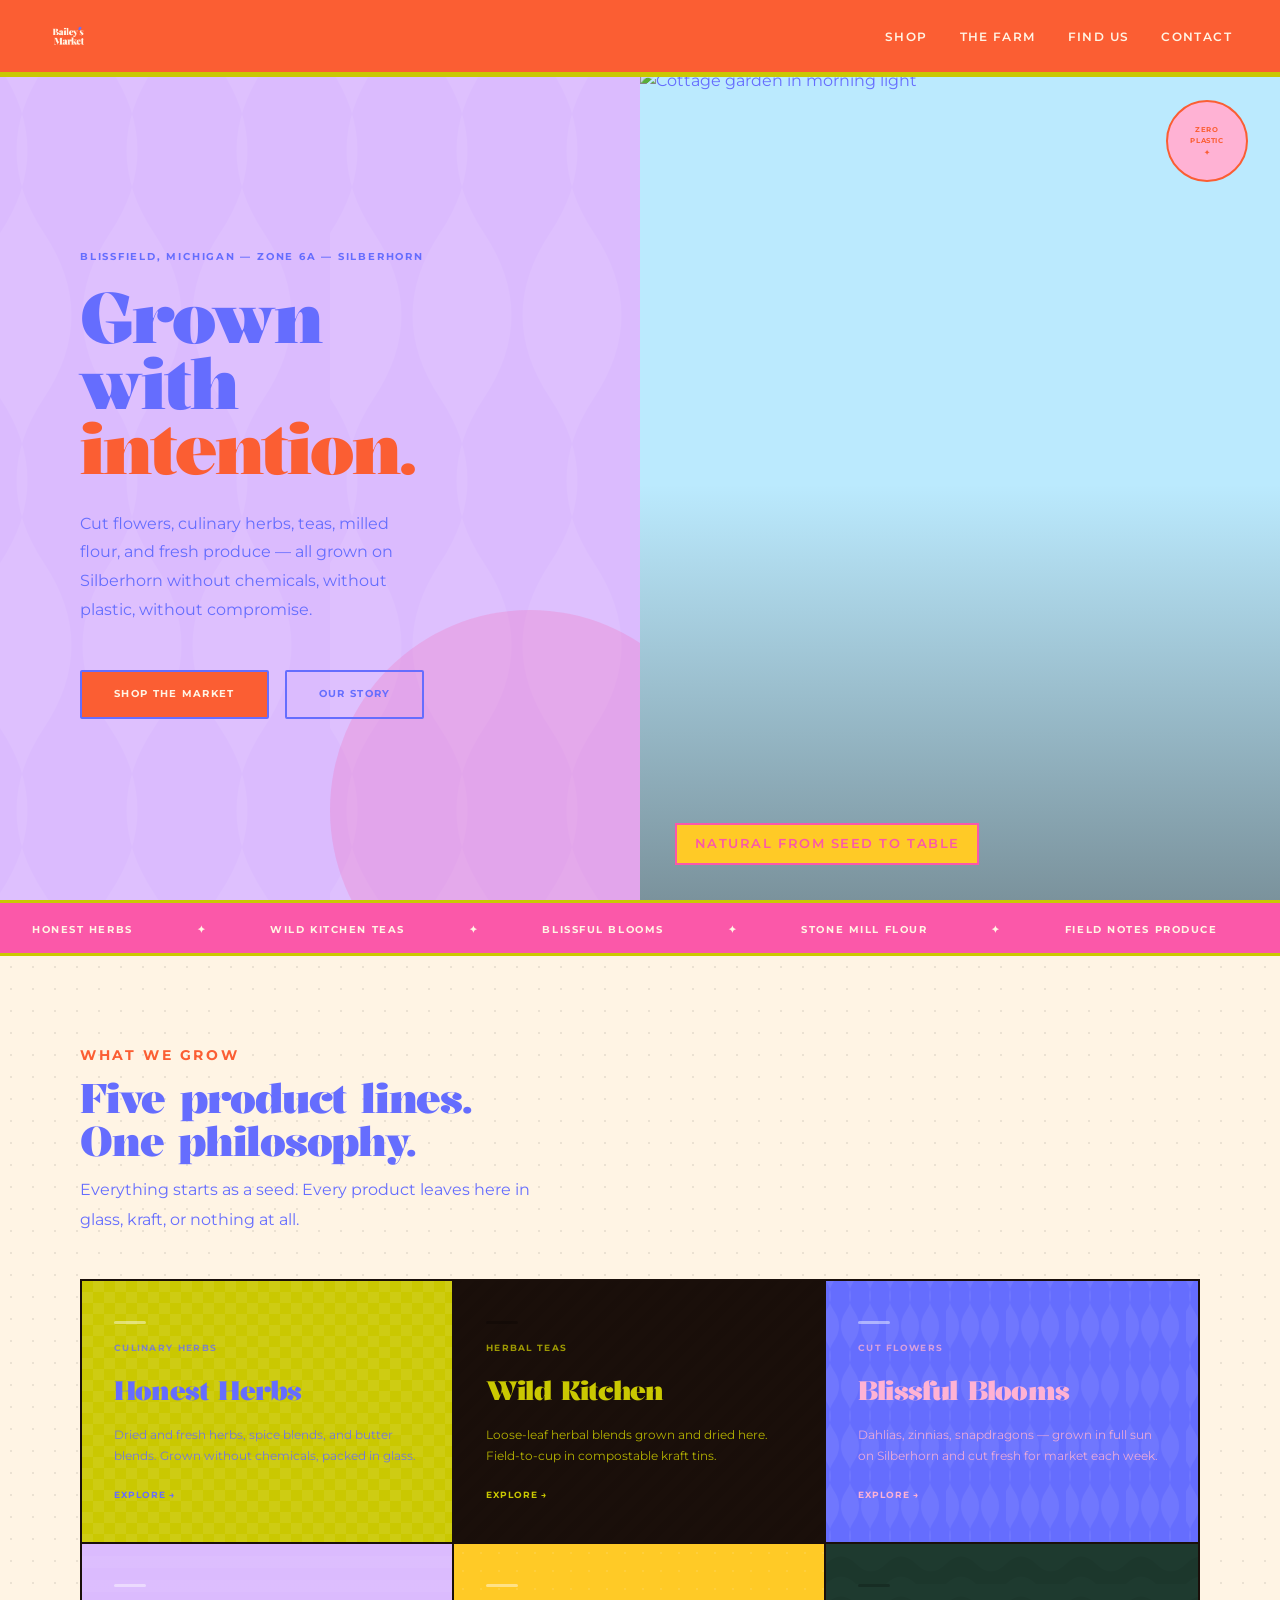
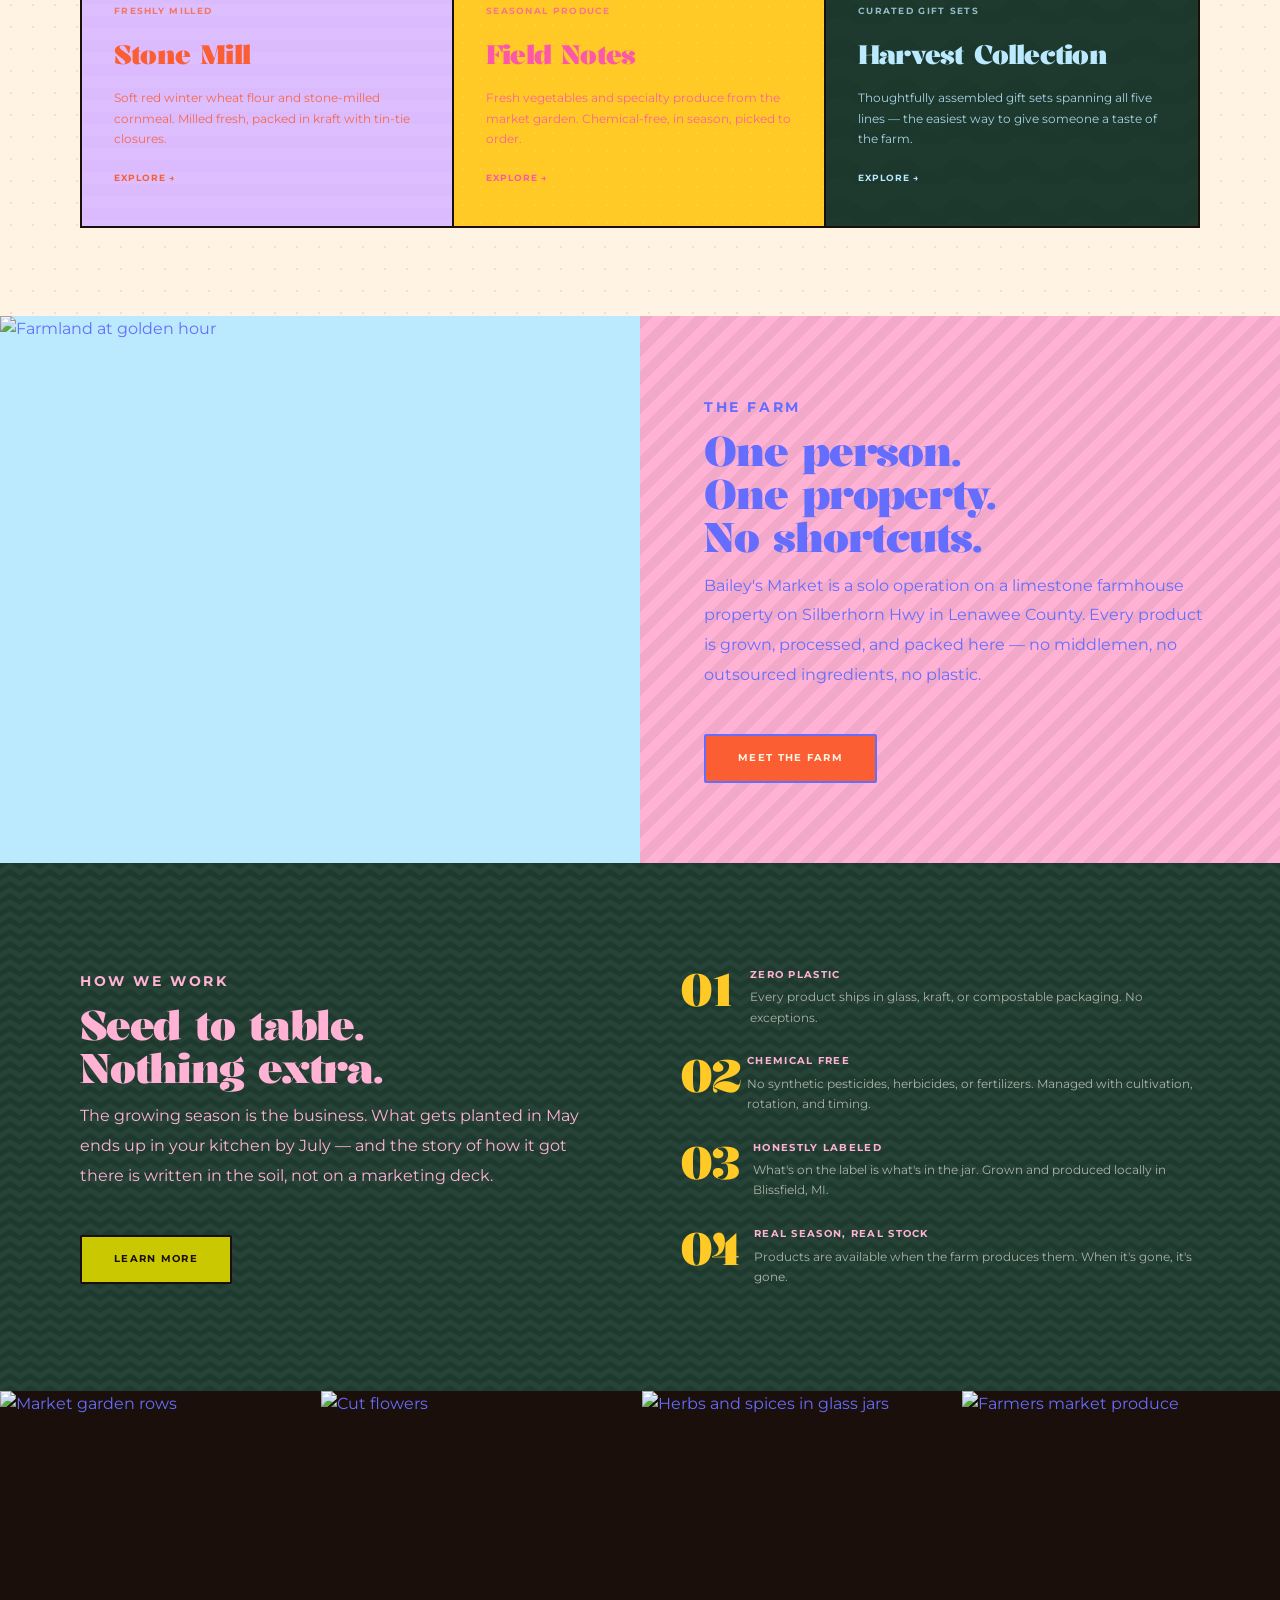
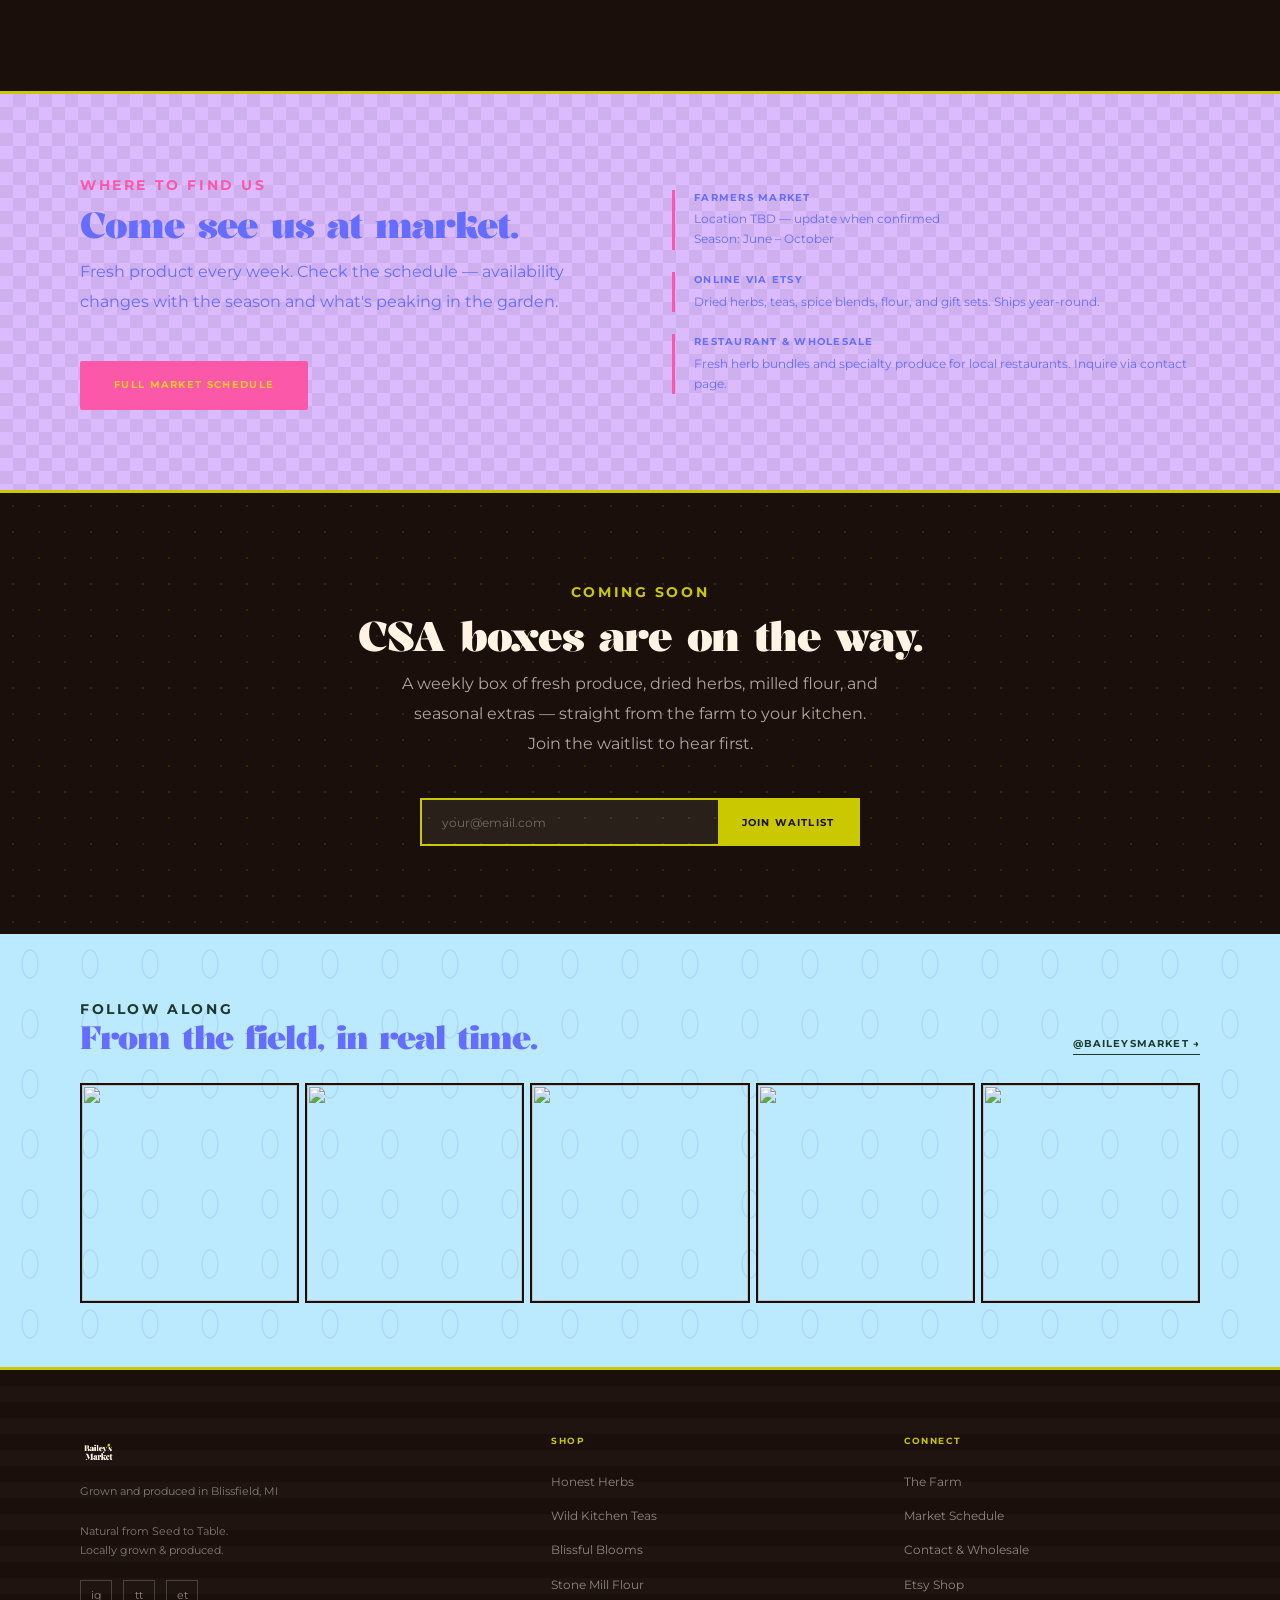
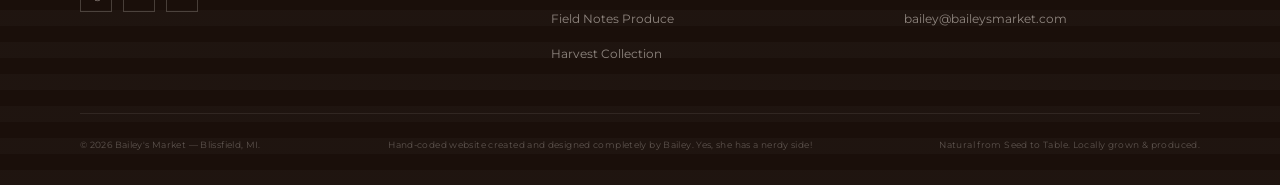
==== index.html @ df0a2912 "Update index.html adding header and footer logo assets" ====
<!DOCTYPE html>
<html lang="en">
<head>
  <meta charset="UTF-8" />
  <meta name="viewport" content="width=device-width, initial-scale=1.0" />
  <title>Bailey's Market — Seed to Table. Blissfield, MI.</title>

  <link rel="preconnect" href="https://fonts.googleapis.com" />
  <link rel="preconnect" href="https://fonts.gstatic.com" crossorigin />
  <link href="https://fonts.googleapis.com/css2?family=Kalnia:wght@400;600;700&family=Montserrat:wght@300;400;500;600;700&display=swap" rel="stylesheet" />
  <link rel="stylesheet" href="styles.css" />

  
</head>
<body>

  <nav>
    <a href="index.html"><img src="assets/logo-header.png" alt="Bailey's Market" class="nav-logo-img" /></a>    <ul class="nav-links">
      <li><a href="shop.html">Shop</a></li>
      <li><a href="about.html">The Farm</a></li>
      <li><a href="markets.html">Find Us</a></li>
      <li><a href="contact.html">Contact</a></li>
    </ul>
  </nav>

  <section class="hero">
    <div class="hero-left">
      <p class="hero-eyebrow">Blissfield, Michigan — Zone 6a — Silberhorn</p>
      <h1 class="hero-title">Grown<br>with<br><em>intention.</em></h1>
      <p class="hero-sub">Cut flowers, culinary herbs, teas, milled flour, and fresh produce — all grown on Silberhorn without chemicals, without plastic, without compromise.</p>
      <div class="hero-ctas">
        <a href="shop.html" class="btn btn-primary">Shop the Market</a>
        <a href="about.html" class="btn btn-outline">Our Story</a>
      </div>
    </div>
    <div class="hero-right">
      <img src="https://images.unsplash.com/photo-1416879595882-3373a0480b5b?w=900&auto=format&fit=crop&q=80" alt="Cottage garden in morning light" loading="eager" />
      <div class="hero-right-overlay"></div>
      <div class="hero-tag">Natural from Seed to Table</div>
      <div class="hero-badge"><span>Zero<br>Plastic<br>✦</span></div>
    </div>
  </section>

  <div class="marquee-strip">
    <div class="marquee-inner">
      <span>Honest Herbs</span><span>✦</span><span>Wild Kitchen Teas</span><span>✦</span><span>Blissful Blooms</span><span>✦</span><span>Stone Mill Flour</span><span>✦</span><span>Field Notes Produce</span><span>✦</span><span>CSA Boxes Coming Soon</span><span>✦</span><span>Farmers Market</span><span>✦</span><span>Zero Plastic</span><span>✦</span><span>Chemical Free</span><span>✦</span><span>Blissfield, MI</span><span>✦</span>
      <span>Honest Herbs</span><span>✦</span><span>Wild Kitchen Teas</span><span>✦</span><span>Blissful Blooms</span><span>✦</span><span>Stone Mill Flour</span><span>✦</span><span>Field Notes Produce</span><span>✦</span><span>CSA Boxes Coming Soon</span><span>✦</span><span>Farmers Market</span><span>✦</span><span>Zero Plastic</span><span>✦</span><span>Chemical Free</span><span>✦</span><span>Blissfield, MI</span><span>✦</span>
    </div>
  </div>

  <section class="lines-section">
    <div class="lines-bg-pat"></div>
    <p class="section-label fade-up">What we grow</p>
    <h2 class="section-title fade-up">Five product lines.<br>One philosophy.</h2>
    <p class="section-desc fade-up">Everything starts as a seed. Every product leaves here in glass, kraft, or nothing at all.</p>
    <div class="lines-grid">
      <div class="line-card lc-1 fade-up">
        <div class="line-card-accent"></div>
        <div class="line-card-sub">Culinary Herbs</div>
        <div class="line-card-name">Honest Herbs</div>
        <p class="line-card-desc">Dried and fresh herbs, spice blends, and butter blends. Grown without chemicals, packed in glass.</p>
        <a href="shop.html#honest-herbs" class="line-card-link">Explore →</a>
      </div>
      <div class="line-card lc-2 fade-up">
        <div class="line-card-accent"></div>
        <div class="line-card-sub">Herbal Teas</div>
        <div class="line-card-name">Wild Kitchen</div>
        <p class="line-card-desc">Loose-leaf herbal blends grown and dried here. Field-to-cup in compostable kraft tins.</p>
        <a href="shop.html#wild-kitchen" class="line-card-link">Explore →</a>
      </div>
      <div class="line-card lc-3 fade-up">
        <div class="line-card-accent"></div>
        <div class="line-card-sub">Cut Flowers</div>
        <div class="line-card-name">Blissful Blooms</div>
        <p class="line-card-desc">Dahlias, zinnias, snapdragons — grown in full sun on Silberhorn and cut fresh for market each week.</p>
        <a href="shop.html#blissful-blooms" class="line-card-link">Explore →</a>
      </div>
      <div class="line-card lc-4 fade-up">
        <div class="line-card-accent"></div>
        <div class="line-card-sub">Freshly Milled</div>
        <div class="line-card-name">Stone Mill</div>
        <p class="line-card-desc">Soft red winter wheat flour and stone-milled cornmeal. Milled fresh, packed in kraft with tin-tie closures.</p>
        <a href="shop.html#stone-mill" class="line-card-link">Explore →</a>
      </div>
      <div class="line-card lc-5 fade-up">
        <div class="line-card-accent"></div>
        <div class="line-card-sub">Seasonal Produce</div>
        <div class="line-card-name">Field Notes</div>
        <p class="line-card-desc">Fresh vegetables and specialty produce from the market garden. Chemical-free, in season, picked to order.</p>
        <a href="shop.html#field-notes" class="line-card-link">Explore →</a>
      </div>
      <div class="line-card lc-6 fade-up">
        <div class="line-card-accent"></div>
        <div class="line-card-sub">Curated Gift Sets</div>
        <div class="line-card-name">Harvest Collection</div>
        <p class="line-card-desc">Thoughtfully assembled gift sets spanning all five lines — the easiest way to give someone a taste of the farm.</p>
        <a href="shop.html#harvest-collection" class="line-card-link">Explore →</a>
      </div>
    </div>
  </section>

  <section class="about-split">
    <div class="about-img">
      <img src="https://images.unsplash.com/photo-1500382017468-9049fed747ef?w=900&auto=format&fit=crop&q=80" alt="Farmland at golden hour" loading="lazy" />
    </div>
    <div class="about-content">
      <p class="section-label">The farm</p>
      <h2 class="section-title fade-up">One person.<br>One property.<br>No shortcuts.</h2>
      <p class="section-desc fade-up">Bailey's Market is a solo operation on a limestone farmhouse property on Silberhorn Hwy in Lenawee County. Every product is grown, processed, and packed here — no middlemen, no outsourced ingredients, no plastic.</p>
      <a href="about.html" class="btn btn-primary fade-up">Meet the Farm</a>
    </div>
  </section>

  <section class="philosophy">
    <div>
      <p class="section-label">How we work</p>
      <h2 class="section-title fade-up">Seed to table.<br>Nothing extra.</h2>
      <p class="section-desc fade-up">The growing season is the business. What gets planted in May ends up in your kitchen by July — and the story of how it got there is written in the soil, not on a marketing deck.</p>
      <a href="about.html" class="btn btn-guava fade-up">Learn more</a>
    </div>
    <div class="phil-pillars">
      <div class="pillar fade-up"><div class="pillar-num">01</div><div class="pillar-text"><h4>Zero Plastic</h4><p>Every product ships in glass, kraft, or compostable packaging. No exceptions.</p></div></div>
      <div class="pillar fade-up"><div class="pillar-num">02</div><div class="pillar-text"><h4>Chemical Free</h4><p>No synthetic pesticides, herbicides, or fertilizers. Managed with cultivation, rotation, and timing.</p></div></div>
      <div class="pillar fade-up"><div class="pillar-num">03</div><div class="pillar-text"><h4>Honestly Labeled</h4><p>What's on the label is what's in the jar. Grown and produced locally in Blissfield, MI.</p></div></div>
      <div class="pillar fade-up"><div class="pillar-num">04</div><div class="pillar-text"><h4>Real Season, Real Stock</h4><p>Products are available when the farm produces them. When it's gone, it's gone.</p></div></div>
    </div>
  </section>

  <div class="photo-strip">
    <div class="photo-cell"><img src="https://images.unsplash.com/photo-1585320806297-9794b3e4eeae?w=500&auto=format&fit=crop&q=75" alt="Market garden rows" loading="lazy" /><div class="photo-cell-label">The Garden</div></div>
    <div class="photo-cell"><img src="https://images.unsplash.com/photo-1468327768560-75b778cbb551?w=500&auto=format&fit=crop&q=75" alt="Cut flowers" loading="lazy" /><div class="photo-cell-label">Blissful Blooms</div></div>
    <div class="photo-cell"><img src="https://images.unsplash.com/photo-1556909114-f6e7ad7d3136?w=500&auto=format&fit=crop&q=75" alt="Herbs and spices in glass jars" loading="lazy" /><div class="photo-cell-label">Honest Herbs</div></div>
    <div class="photo-cell"><img src="https://images.unsplash.com/photo-1488459716781-31db52582fe9?w=500&auto=format&fit=crop&q=75" alt="Farmers market produce" loading="lazy" /><div class="photo-cell-label">At Market</div></div>
  </div>

  <section class="market-section">
    <div>
      <p class="section-label">Where to find us</p>
      <h2 class="section-title fade-up">Come see us at market.</h2>
      <p class="section-desc fade-up">Fresh product every week. Check the schedule — availability changes with the season and what's peaking in the garden.</p>
      <a href="markets.html" class="btn btn-dark fade-up">Full Market Schedule</a>
    </div>
    <div class="market-details">
      <div class="market-item fade-up"><h4>Farmers Market</h4><p>Location TBD — update when confirmed<br>Season: June – October</p></div>
      <div class="market-item fade-up"><h4>Online via Etsy</h4><p>Dried herbs, teas, spice blends, flour, and gift sets. Ships year-round.</p></div>
      <div class="market-item fade-up"><h4>Restaurant &amp; Wholesale</h4><p>Fresh herb bundles and specialty produce for local restaurants. Inquire via contact page.</p></div>
    </div>
  </section>

  <section class="waitlist">
    <p class="section-label">Coming soon</p>
    <h2 class="section-title fade-up">CSA boxes are on the way.</h2>
    <p class="section-desc fade-up">A weekly box of fresh produce, dried herbs, milled flour, and seasonal extras — straight from the farm to your kitchen. Join the waitlist to hear first.</p>
    <form class="waitlist-form" onsubmit="handleWaitlist(event)">
      <input type="email" placeholder="your@email.com" required />
      <button type="submit">Join Waitlist</button>
    </form>
  </section>

  <section class="insta-section">
    <div class="insta-header">
      <div>
        <p class="section-label">Follow along</p>
        <h2 class="section-title" style="font-size:clamp(1.4rem,2.5vw,2.2rem);">From the field, in real time.</h2>
      </div>
      <a href="https://www.instagram.com/" target="_blank" class="insta-link">@baileysmarket →</a>
    </div>
    <div class="insta-grid">
      <div class="insta-cell"><img src="https://images.unsplash.com/photo-1592921870789-04563d55041c?w=300&auto=format&fit=crop&q=70" alt="" loading="lazy" /></div>
      <div class="insta-cell"><img src="https://images.unsplash.com/photo-1558618666-fcd25c85cd64?w=300&auto=format&fit=crop&q=70" alt="" loading="lazy" /></div>
      <div class="insta-cell"><img src="https://images.unsplash.com/photo-1530836369250-ef72a3f5cda8?w=300&auto=format&fit=crop&q=70" alt="" loading="lazy" /></div>
      <div class="insta-cell"><img src="https://images.unsplash.com/photo-1471943311424-646960669fbc?w=300&auto=format&fit=crop&q=70" alt="" loading="lazy" /></div>
      <div class="insta-cell"><img src="https://images.unsplash.com/photo-1504674900247-0877df9cc836?w=300&auto=format&fit=crop&q=70" alt="" loading="lazy" /></div>
    </div>
  </section>

  <footer>
    <div class="footer-inner">
      <div class="footer-brand">
        <img src="assets/logo-footer.png" alt="Bailey's Market" class="footer-brand-logo-img" />
        <p>Grown and produced in Blissfield, MI<br><br>Natural from Seed to Table.<br>Locally grown &amp; produced.</p>
        <div class="footer-social">
          <a href="https://www.instagram.com/" target="_blank" title="Instagram">ig</a>
          <a href="https://www.tiktok.com/" target="_blank" title="TikTok">tt</a>
          <a href="https://www.etsy.com/shop/BaileysMarket" target="_blank" title="Etsy">et</a>
        </div>
      </div>
      <div class="footer-col">
        <h5>Shop</h5>
        <ul>
          <li><a href="shop.html#honest-herbs">Honest Herbs</a></li>
          <li><a href="shop.html#wild-kitchen">Wild Kitchen Teas</a></li>
          <li><a href="shop.html#blissful-blooms">Blissful Blooms</a></li>
          <li><a href="shop.html#stone-mill">Stone Mill Flour</a></li>
          <li><a href="shop.html#field-notes">Field Notes Produce</a></li>
          <li><a href="shop.html#harvest-collection">Harvest Collection</a></li>
        </ul>
      </div>
      <div class="footer-col">
        <h5>Connect</h5>
        <ul>
          <li><a href="about.html">The Farm</a></li>
          <li><a href="markets.html">Market Schedule</a></li>
          <li><a href="contact.html">Contact &amp; Wholesale</a></li>
          <li><a href="https://www.etsy.com/shop/BaileysMarket" target="_blank">Etsy Shop</a></li>
          <li><a href="mailto:bailey@baileysmarket.com">bailey@baileysmarket.com</a></li>
        </ul>
      </div>
    </div>
    <div class="footer-bottom">
      <p>© 2026 Bailey's Market — Blissfield, MI.</p>
      <p class="footer-built">Hand-coded website created and designed completely by Bailey. Yes, she has a nerdy side!</p>
      <p>Natural from Seed to Table. Locally grown &amp; produced.</p>
    </div>
  </footer>

  <script>
    const observer = new IntersectionObserver(
      entries => entries.forEach(e => { if (e.isIntersecting) e.target.classList.add('visible'); }),
      { threshold: 0.1 }
    );
    document.querySelectorAll('.fade-up').forEach(el => observer.observe(el));
    function handleWaitlist(e) {
      e.preventDefault();
      const btn = e.target.querySelector('button');
      btn.textContent = "You're on the list.";
      btn.style.background = 'var(--forest)';
      btn.style.color = 'var(--cream)';
      e.target.querySelector('input').value = '';
    }
  </script>
</body>
</html>
---- styles.css ----
/* ============================================================
   BAILEY'S MARKET — Stylesheet
   styles.css  |  v1.1  |  baileysmarket.com
   ============================================================
   Usage: <link rel="stylesheet" href="styles.css" />
   Font preconnect + import must be in each page <head>:

   <link rel="preconnect" href="https://fonts.googleapis.com" />
   <link rel="preconnect" href="https://fonts.gstatic.com" crossorigin />
   <link href="https://fonts.googleapis.com/css2?family=Kalnia:wght@400;600;700&family=Montserrat:wght@300;400;500;600;700&display=swap" rel="stylesheet" />
   ============================================================ */


/* ============================================================
   1. DESIGN TOKENS
   ============================================================ */

:root {
  /* --- Brand Colors --- */
  --cream:      #fff4e4;
  --yellow:     #ffca26;
  --orange:     #fb5e33;
  --pink:       #ffb2d4;
  --hot-pink:   #fb58a9;
  --orchid:     #dbbbfe;
  --periwinkle: #656dfe;
  --guava:      #cac801;
  --ink:        #1A0F0A;
  --forest:     #1E3A2F;
  --white:      #FFFFFF;
  --sky:        #BBEAFE;

  /* --- Typography --- */
  --font-display: 'Kalnia', Georgia, serif;
  --font-body:    'Montserrat', sans-serif;

  /* --- Spacing Scale --- */
  --space-xs:   0.4rem;
  --space-sm:   0.8rem;
  --space-md:   1.2rem;
  --space-lg:   2rem;
  --space-xl:   3rem;
  --space-2xl:  5rem;

  /* --- Section Padding (desktop) --- */
  --section-pad-v: 5.5rem;
  --section-pad-h: 5rem;

  /* --- Border --- */
  --border-main:  2.5px solid var(--ink);
  --border-light: 1px solid rgba(255,255,255,0.12);
  --border-guava: 3px solid var(--guava);

  /* --- Radius --- */
  --radius-btn: 2px;
  --radius-badge: 50%;

  /* --- Transitions --- */
  --transition-fast: 0.15s ease;
  --transition-mid:  0.2s ease;
  --transition-slow: 0.45s ease;
}


/* ============================================================
   2. CSS RESET & BASE
   ============================================================ */

*, *::before, *::after {
  box-sizing: border-box;
  margin: 0;
  padding: 0;
}

html {
  scroll-behavior: smooth;
  -webkit-text-size-adjust: 100%;
}

body {
  font-family: var(--font-body);
  color: var(--periwinkle);
  background: var(--sky);
  overflow-x: hidden;
  line-height: 1.6;
}

a {
  text-decoration: none;
  color: inherit;
}

img {
  display: block;
  max-width: 100%;
  height: auto;
}

ul, ol { list-style: none; }

button, input, textarea, select {
  font-family: inherit;
  font-size: inherit;
}


/* ============================================================
   3. TYPOGRAPHY SCALE
   ============================================================ */

.text-display {
  font-family: var(--font-display);
  font-size: clamp(3.2rem, 5.5vw, 6rem);
  font-weight: 700;
  letter-spacing: -0.03em;
  line-height: 0.93;
}

.text-title {
  font-family: var(--font-display);
  font-size: clamp(1.9rem, 3.2vw, 3.4rem);
  font-weight: 700;
  letter-spacing: -0.03em;
  line-height: 1.05;
}

.text-label {
  font-size: 0.62rem;
  font-weight: 700;
  letter-spacing: 0.18em;
  text-transform: uppercase;
}

.text-body { font-size: 1rem; line-height: 1.85; }
.text-sm   { font-size: 0.77rem; line-height: 1.65; }
.text-xs   { font-size: 0.62rem; line-height: 1.6; }

.text-nav {
  font-size: 0.72rem;
  font-weight: 600;
  letter-spacing: 0.12em;
  text-transform: uppercase;
}


/* ============================================================
   4. SECTION SCAFFOLDING
   ============================================================ */

.section {
  padding: var(--section-pad-v) var(--section-pad-h);
  position: relative;
  overflow: hidden;
}

.section-label {
  font-size: 0.9rem;
  letter-spacing: 0.18em;
  text-transform: uppercase;
  font-weight: 700;
  color: var(--orange);
  margin-bottom: 0.6rem;
}

.section-title {
  font-family: var(--font-display);
  font-size: clamp(1.9rem, 3.2vw, 3.4rem);
  font-weight: 700;
  letter-spacing: -0.03em;
  line-height: 1.05;
  color: var(--periwinkle);
  margin-bottom: 0.8rem;
}

.section-desc {
  font-size: 1rem;
  line-height: 1.85;
  color: var(--periwinkle);
  max-width: 480px;
  margin-bottom: 2.8rem;
}

.section-grid-2 {
  display: grid;
  grid-template-columns: 1fr 1fr;
  gap: 4rem;
  align-items: center;
}


/* ============================================================
   5. NAVIGATION
   ============================================================ */

nav {
  position: fixed;
  top: 0; left: 0; right: 0;
  z-index: 200;
  display: flex;
  align-items: center;
  justify-content: space-between;
  padding: 1rem 3rem;
  background: var(--orange);
  border-bottom: 5px solid var(--guava);
}

.nav-logo {
  font-family: var(--font-display);
  font-size: 2rem;
  font-weight: 700;
  letter-spacing: -0.03em;
  color: var(--cream);
}

.nav-logo-img {
  height: 40px;
  width: auto;
  display: block;
}

.nav-links {
  display: flex;
  gap: 2rem;
  list-style: none;
}

.nav-links a {
  font-size: 0.72rem;
  font-weight: 600;
  letter-spacing: 0.12em;
  text-transform: uppercase;
  color: var(--cream);
  transition: color var(--transition-mid);
}

.nav-links a:hover { color: var(--pink); }

.nav-offset { padding-top: 68px; }


/* ============================================================
   6. BUTTONS
   ============================================================ */

.btn {
  display: inline-block;
  font-family: var(--font-body);
  font-size: 0.63rem;
  font-weight: 700;
  letter-spacing: 0.13em;
  text-transform: uppercase;
  padding: 0.9rem 2rem;
  border-radius: var(--radius-btn);
  border: 2px solid transparent;
  cursor: pointer;
  transition: transform var(--transition-fast), box-shadow var(--transition-fast);
}

.btn:hover {
  transform: translateY(-2px);
  box-shadow: 0 8px 24px rgba(0,0,0,0.18);
}

.btn-primary  { background: var(--orange);   color: var(--cream);      border-color: var(--periwinkle); }
.btn-outline  { background: transparent;     color: var(--periwinkle); border-color: var(--periwinkle); }
.btn-dark     { background: var(--hot-pink); color: var(--yellow); }
.btn-yellow   { background: var(--yellow);   color: var(--ink);        border-color: var(--ink); }
.btn-guava    { background: var(--guava);    color: var(--ink);        border-color: var(--ink); }
.btn-orange   { background: var(--orange);   color: var(--cream); }
.btn-forest   { background: var(--forest);   color: var(--cream); }
.btn-cream    { background: var(--cream);    color: var(--ink);        border-color: var(--ink); }


/* ============================================================
   7. HERO
   ============================================================ */

.hero {
  min-height: 100vh;
  display: grid;
  grid-template-columns: 1fr 1fr;
  padding-top: 68px;
}

.hero-left {
  background: var(--orchid);
  position: relative;
  overflow: hidden;
  display: flex;
  flex-direction: column;
  justify-content: center;
  padding: 5rem 4rem 5rem 5rem;
}

/* Wave pattern overlay */
.hero-left::before {
  content: '';
  position: absolute;
  inset: 0;
  pointer-events: none;
  background-image: url("data:image/svg+xml,%3Csvg xmlns='http://www.w3.org/2000/svg' width='60' height='60'%3E%3Cpath d='M0 0 Q10 15 0 30 Q-10 45 0 60 L8 60 Q18 45 8 30 Q-2 15 8 0Z' fill='rgba(255,255,255,0.07)'/%3E%3Cpath d='M20 0 Q30 15 20 30 Q10 45 20 60 L28 60 Q38 45 28 30 Q18 15 28 0Z' fill='rgba(255,255,255,0.07)'/%3E%3Cpath d='M40 0 Q50 15 40 30 Q30 45 40 60 L48 60 Q58 45 48 30 Q38 15 48 0Z' fill='rgba(255,255,255,0.07)'/%3E%3C/svg%3E");
  background-size: 330px 330px;
}

/* Pink blob */
.hero-left::after {
  content: '';
  position: absolute;
  bottom: -110px;
  right: -90px;
  width: 400px;
  height: 400px;
  border-radius: 50%;
  background: var(--hot-pink);
  opacity: 0.22;
  pointer-events: none;
}

.hero-eyebrow {
  font-size: 0.62rem;
  letter-spacing: 0.18em;
  text-transform: uppercase;
  font-weight: 700;
  color: var(--periwinkle);
  margin-bottom: 1.2rem;
  position: relative;
  z-index: 1;
}

.hero-title {
  font-family: var(--font-display);
  font-size: clamp(3.2rem, 5.5vw, 6rem);
  font-weight: 700;
  letter-spacing: -0.03em;
  line-height: 0.93;
  color: var(--periwinkle);
  margin-bottom: 1.8rem;
  position: relative;
  z-index: 1;
}

.hero-title em { font-style: normal; color: var(--orange); }

.hero-sub {
  font-size: 1rem;
  line-height: 1.8;
  color: var(--periwinkle);
  max-width: 340px;
  margin-bottom: 2.8rem;
  position: relative;
  z-index: 1;
}

.hero-ctas {
  display: flex;
  gap: 1rem;
  flex-wrap: wrap;
  position: relative;
  z-index: 1;
}

.hero-right {
  position: relative;
  overflow: hidden;
  min-height: 500px;
}

.hero-right img {
  width: 100%;
  height: 100%;
  object-fit: cover;
  display: block;
}

.hero-right-overlay {
  position: absolute;
  inset: 0;
  background: linear-gradient(to bottom, transparent 50%, rgba(26,15,10,0.4) 100%);
}

.hero-tag {
  position: absolute;
  bottom: 2.2rem;
  left: 2.2rem;
  background: var(--yellow);
  color: var(--hot-pink);
  font-size: .8rem;
  font-weight: 600;
  letter-spacing: 0.12em;
  text-transform: uppercase;
  padding: 0.55rem 1.1rem;
  border: 2px solid var(--hot-pink);
}

.hero-badge {
  position: absolute;
  top: 2rem;
  right: 2rem;
  width: 82px;
  height: 82px;
  background: var(--pink);
  border-radius: 50%;
  display: flex;
  flex-direction: column;
  align-items: center;
  justify-content: center;
  border: 2.5px solid var(--orange);
  animation: spin-slow 20s linear infinite;
}

.hero-badge span {
  font-size: 0.46rem;
  font-weight: 700;
  letter-spacing: 0.08em;
  text-transform: uppercase;
  text-align: center;
  color: var(--orange);
  line-height: 1.5;
}

@keyframes spin-slow { to { transform: rotate(360deg); } }


/* ============================================================
   8. MARQUEE STRIP
   ============================================================ */

.marquee-strip {
  background: var(--hot-pink);
  border-top: var(--border-guava);
  border-bottom: var(--border-guava);
  padding: 0.75rem 0;
  overflow: hidden;
  white-space: nowrap;
}

.marquee-inner {
  display: inline-block;
  animation: marquee 30s linear infinite;
  font-size: 0.65rem;
  font-weight: 700;
  letter-spacing: 0.15em;
  text-transform: uppercase;
  color: var(--cream);
}

.marquee-inner span { margin: 0 2rem; }

@keyframes marquee {
  from { transform: translateX(0); }
  to   { transform: translateX(-50%); }
}


/* ============================================================
   9. PRODUCT LINE CARDS
   ============================================================ */

.lines-section {
  padding: var(--section-pad-v) var(--section-pad-h);
  background: var(--cream);
  position: relative;
  overflow: hidden;
}

/* Dot grid background on the section itself */
.lines-section::before {
  content: '';
  position: absolute;
  inset: 0;
  pointer-events: none;
  background-image: radial-gradient(circle, rgba(0,0,0,0.08) 1.5px, transparent 1.5px);
  background-size: 22px 22px;
}

.lines-section > .section-label,
.lines-section > .section-title,
.lines-section > .section-desc { position: relative; z-index: 1; }

.lines-grid {
  display: grid;
  grid-template-columns: repeat(3, 1fr);
  border: var(--border-main);
  position: relative;
  z-index: 1;
}

.line-card {
  padding: 2.5rem 2rem;
  display: flex;
  flex-direction: column;
  gap: 0.85rem;
  border-right: 2px solid var(--ink);
  border-bottom: 2px solid var(--ink);
  transition: transform var(--transition-fast), box-shadow var(--transition-fast);
  position: relative;
  overflow: hidden;
  cursor: pointer;
}

.line-card:nth-child(3n)  { border-right: none; }
.line-card:nth-child(4),
.line-card:nth-child(5),
.line-card:nth-child(6)   { border-bottom: none; }
.line-card:hover          { transform: scale(1.018); z-index: 2; box-shadow: 0 10px 36px rgba(0,0,0,0.16); }

.lc-1 { background: var(--guava);      color: var(--periwinkle); }
.lc-1:hover { background: var(--forest);    color: var(--orchid); }
.lc-2 { background: var(--ink);        color: var(--guava); }
.lc-2:hover { background: var(--orange);    color: var(--yellow); }
.lc-3 { background: var(--periwinkle); color: var(--pink); }
.lc-3:hover { background: var(--hot-pink);  color: var(--yellow); }
.lc-4 { background: var(--orchid);     color: var(--orange); }
.lc-4:hover { background: var(--orange);    color: var(--sky); }
.lc-5 { background: var(--yellow);     color: var(--hot-pink); }
.lc-5:hover { background: var(--pink);      color: var(--orange); }
.lc-6 { background: var(--forest);     color: var(--sky); }
.lc-6:hover { background: var(--sky);       color: var(--hot-pink); }

.lc-1::before { content:''; position:absolute; inset:0; pointer-events:none; background-image: repeating-conic-gradient(rgba(255,255,255,0.07) 0% 25%, transparent 0% 50%); background-size: 22px 22px; }
.lc-2::before { content:''; position:absolute; inset:0; pointer-events:none; background-image: repeating-linear-gradient(-45deg, transparent 0 8px, rgba(0,0,0,0.05) 8px 16px); }
.lc-3::before { content:''; position:absolute; inset:0; pointer-events:none; background-image: url("data:image/svg+xml,%3Csvg xmlns='http://www.w3.org/2000/svg' width='60' height='60'%3E%3Cpath d='M0 0 Q10 15 0 30 Q-10 45 0 60 L8 60 Q18 45 8 30 Q-2 15 8 0Z' fill='rgba(255,255,255,0.07)'/%3E%3Cpath d='M20 0 Q30 15 20 30 Q10 45 20 60 L28 60 Q38 45 28 30 Q18 15 28 0Z' fill='rgba(255,255,255,0.07)'/%3E%3Cpath d='M40 0 Q50 15 40 30 Q30 45 40 60 L48 60 Q58 45 48 30 Q38 15 48 0Z' fill='rgba(255,255,255,0.07)'/%3E%3C/svg%3E"); background-size: 60px 60px; }
.lc-4::before { content:''; position:absolute; inset:0; pointer-events:none; background-image: repeating-linear-gradient(180deg, transparent 0 12px, rgba(255,255,255,0.05) 12px 24px); }
.lc-5::before { content:''; position:absolute; inset:0; pointer-events:none; background-image: radial-gradient(circle, rgba(255,255,255,0.1) 1.5px, transparent 1.5px); background-size: 18px 18px; }
.lc-6::before { content:''; position:absolute; inset:0; pointer-events:none; background-image: url("data:image/svg+xml,%3Csvg xmlns='http://www.w3.org/2000/svg' width='120' height='40'%3E%3Cpath d='M0 20 Q15 5 30 20 Q45 35 60 20 Q75 5 90 20 Q105 35 120 20 L120 40 Q105 55 90 40 Q75 25 60 40 Q45 55 30 40 Q15 25 0 40Z' fill='rgba(0,0,0,0.06)'/%3E%3C/svg%3E"); background-size: 120px 40px; }

.line-card-accent { width: 32px; height: 3px; border-radius: 2px; margin-bottom: 0.2rem; background: rgba(255,255,255,0.45); }
.lc-2 .line-card-accent, .lc-6 .line-card-accent { background: rgba(0,0,0,0.22); }
.line-card-sub  { font-size: 0.58rem; font-weight: 700; letter-spacing: 0.14em; text-transform: uppercase; opacity: 0.75; position: relative; }
.line-card-name { font-family: var(--font-display); font-size: 1.65rem; font-weight: 700; letter-spacing: -0.03em; position: relative; }
.line-card-desc { font-size: 0.73rem; line-height: 1.75; opacity: 0.88; flex: 1; position: relative; }
.line-card-link { font-size: 0.58rem; font-weight: 700; letter-spacing: 0.1em; text-transform: uppercase; margin-top: 0.5rem; display: inline-flex; align-items: center; gap: 0.4rem; position: relative; }


/* ============================================================
   10. ABOUT SPLIT
   ============================================================ */

.about-split {
  display: grid;
  grid-template-columns: 1fr 1fr;
  min-height: 520px;
}

.about-img { overflow: hidden; }
.about-img img { width: 100%; height: 100%; object-fit: cover; display: block; }

.about-content {
  background: var(--pink);
  padding: 5rem 4rem;
  display: flex;
  flex-direction: column;
  justify-content: center;
  position: relative;
  overflow: hidden;
}

/* Diagonal stripe overlay */
.about-content::before {
  content: '';
  position: absolute;
  inset: 0;
  pointer-events: none;
  background-image: repeating-linear-gradient(-45deg, transparent 0 10px, rgba(0,0,0,0.05) 10px 20px);
}

.about-content .section-label { color: var(--periwinkle); position: relative; }
.about-content .section-title { color: var(--periwinkle); position: relative; }
.about-content .section-desc  { color: var(--periwinkle); max-width: 100%; position: relative; }
.about-content .btn { position: relative; z-index: 1; align-self: flex-start; }


/* ============================================================
   11. PHILOSOPHY
   ============================================================ */

.philosophy {
  background: var(--forest);
  position: relative;
  overflow: hidden;
  padding: 6.5rem var(--section-pad-h);
  display: grid;
  grid-template-columns: 1fr 1fr;
  gap: 5rem;
  align-items: center;
}

/* Zigzag pattern */
.philosophy::before {
  content: '';
  position: absolute;
  inset: 0;
  pointer-events: none;
  background-image: url("data:image/svg+xml,%3Csvg xmlns='http://www.w3.org/2000/svg' width='40' height='12'%3E%3Cpath d='M0 6 L10 0 L20 6 L30 0 L40 6 L40 12 L30 6 L20 12 L10 6 L0 12Z' fill='rgba(255,255,255,0.04)'/%3E%3C/svg%3E");
}

.philosophy .section-label { color: var(--pink);  position: relative; }
.philosophy .section-title { color: var(--pink);  position: relative; }
.philosophy .section-desc  { color: var(--pink);  max-width: 100%; position: relative; }

.phil-pillars { display: flex; flex-direction: column; gap: 1.6rem; position: relative; }
.pillar       { display: flex; gap: 1.25rem; align-items: flex-start; }

.pillar-num {
  font-family: var(--font-display);
  font-size: 2.8rem;
  font-weight: 700;
  letter-spacing: -0.05em;
  color: var(--yellow);
  line-height: 1;
  min-width: 2.8rem;
}

.pillar-text h4 {
  font-size: 0.62rem;
  font-weight: 700;
  letter-spacing: 0.13em;
  text-transform: uppercase;
  color: var(--pink);
  margin-bottom: 0.3rem;
}

.pillar-text p {
  font-size: 0.73rem;
  line-height: 1.72;
  color: rgba(255,248,240,0.62);
}


/* ============================================================
   12. PHOTO STRIP
   ============================================================ */

.photo-strip {
  display: grid;
  grid-template-columns: repeat(4, 1fr);
  height: 300px;
  gap: 3px;
  background: var(--ink);
}

.photo-cell { overflow: hidden; position: relative; }
.photo-cell img {
  width: 100%;
  height: 100%;
  object-fit: cover;
  transition: transform var(--transition-slow);
  display: block;
}
.photo-cell:hover img { transform: scale(1.08); }

.photo-cell-label {
  position: absolute;
  bottom: 0; left: 0; right: 0;
  background: linear-gradient(to top, rgba(26,15,10,0.7) 0%, transparent 100%);
  padding: 1rem 0.8rem 0.6rem;
  font-size: 0.55rem;
  font-weight: 700;
  letter-spacing: 0.12em;
  text-transform: uppercase;
  color: var(--cream);
  opacity: 0;
  transition: opacity 0.3s;
}
.photo-cell:hover .photo-cell-label { opacity: 1; }


/* ============================================================
   13. MARKET SECTION
   ============================================================ */

.market-section {
  background: var(--orchid);
  padding: var(--section-pad-h);
  display: grid;
  grid-template-columns: 1fr 1fr;
  gap: 4rem;
  align-items: center;
  border-top: var(--border-guava);
  border-bottom: var(--border-guava);
  position: relative;
  overflow: hidden;
}

/* Checkerboard pattern */
.market-section::before {
  content: '';
  position: absolute;
  inset: 0;
  pointer-events: none;
  background-image: repeating-conic-gradient(rgba(0,0,0,0.06) 0% 25%, transparent 0% 50%);
  background-size: 26px 26px;
}

.market-section .section-label  { color: var(--hot-pink);   position: relative; }
.market-section .section-title  { color: var(--periwinkle); font-size: clamp(1.8rem, 2.8vw, 3rem); position: relative; }
.market-section .section-desc   { color: var(--periwinkle); max-width: 100%; position: relative; }

.market-details { display: flex; flex-direction: column; gap: 1.4rem; position: relative; }
.market-item    { border-left: 3px solid var(--hot-pink); padding-left: 1.2rem; }
.market-item h4 { font-size: 0.6rem; font-weight: 700; letter-spacing: 0.13em; text-transform: uppercase; color: var(--periwinkle); margin-bottom: 0.25rem; }
.market-item p  { font-size: 0.77rem; line-height: 1.65; color: var(--periwinkle); }


/* ============================================================
   14. WAITLIST / EMAIL CAPTURE
   ============================================================ */

.waitlist {
  background: var(--ink);
  padding: var(--section-pad-v) var(--section-pad-h);
  text-align: center;
  position: relative;
  overflow: hidden;
}

/* Dot grid on dark bg */
.waitlist::before {
  content: '';
  position: absolute;
  inset: 0;
  pointer-events: none;
  background-image: radial-gradient(circle, rgba(255,184,0,0.13) 1.5px, transparent 1.5px);
  background-size: 26px 26px;
}

.waitlist .section-label { color: var(--guava);  position: relative; }
.waitlist .section-title { color: var(--cream);  position: relative; }
.waitlist .section-desc  { color: rgba(255,248,240,0.65); margin: 0 auto 2.5rem; position: relative; }

.waitlist-form {
  display: flex;
  max-width: 440px;
  margin: 0 auto;
  border: 2.5px solid var(--guava);
  position: relative;
}

.waitlist-form input {
  flex: 1;
  padding: 0.9rem 1.25rem;
  font-size: 0.75rem;
  border: none;
  outline: none;
  background: rgba(255,248,240,0.07);
  color: var(--cream);
}

.waitlist-form input::placeholder { color: rgba(255,248,240,0.35); }

.waitlist-form button {
  background: var(--guava);
  color: var(--ink);
  border: none;
  padding: 0.9rem 1.5rem;
  font-size: 0.6rem;
  font-weight: 700;
  letter-spacing: 0.12em;
  text-transform: uppercase;
  cursor: pointer;
  transition: background var(--transition-mid);
}

.waitlist-form button:hover { background: var(--orange); color: var(--cream); }


/* ============================================================
   15. INSTAGRAM / SOCIAL GRID
   ============================================================ */

.insta-section {
  background: var(--sky);
  padding: 4rem var(--section-pad-h);
  border-bottom: var(--border-guava);
  position: relative;
  overflow: hidden;
}

/* Ellipse rings pattern */
.insta-section::before {
  content: '';
  position: absolute;
  inset: 0;
  pointer-events: none;
  background-image: url("data:image/svg+xml,%3Csvg xmlns='http://www.w3.org/2000/svg' width='60' height='60'%3E%3Cellipse cx='30' cy='30' rx='8' ry='14' fill='none' stroke='rgba(123,127,232,0.18)' stroke-width='1.5'/%3E%3C/svg%3E");
  background-size: 60px 60px;
}

.insta-header {
  display: flex;
  justify-content: space-between;
  align-items: flex-end;
  margin-bottom: 1.8rem;
  position: relative;
}

.insta-header .section-label { margin-bottom: 0; color: var(--forest); }
.insta-header .section-title { margin-bottom: 0; }

.insta-link {
  font-size: 0.6rem;
  font-weight: 700;
  letter-spacing: 0.12em;
  text-transform: uppercase;
  color: var(--forest);
  border-bottom: 1.5px solid var(--forest);
  padding-bottom: 2px;
}

.insta-grid {
  display: grid;
  grid-template-columns: repeat(5, 1fr);
  gap: 6px;
  position: relative;
}

.insta-cell { aspect-ratio: 1; overflow: hidden; border: 2px solid var(--ink); }
.insta-cell img { width: 100%; height: 100%; object-fit: cover; transition: transform 0.35s; display: block; }
.insta-cell:hover img { transform: scale(1.08); }


/* ============================================================
   16. FOOTER
   ============================================================ */

footer {
  background: var(--ink);
  padding: 4rem var(--section-pad-h) 2rem;
  position: relative;
  overflow: hidden;
}

/* Horizontal line pattern */
footer::before {
  content: '';
  position: absolute;
  inset: 0;
  pointer-events: none;
  background-image: repeating-linear-gradient(180deg, transparent 0 16px, rgba(255,255,255,0.025) 16px 32px);
}

.footer-inner {
  display: grid;
  grid-template-columns: 1.4fr 1fr 1fr;
  gap: 3.5rem;
  margin-bottom: 3rem;
  position: relative;
}

.footer-brand-logo {
  font-family: var(--font-display);
  font-size: 2rem;
  font-weight: 700;
  letter-spacing: -0.03em;
  color: var(--cream);
  margin-bottom: 0.8rem;
  display: block;
}

.footer-brand-logo-img {
  height: 36px;
  width: auto;
  display: block;
  margin-bottom: 0.8rem;
}

.footer-brand p { font-size: 0.7rem; line-height: 1.75; color: rgba(255,248,240,0.45); margin-bottom: 1.2rem; }

.footer-social { display: flex; gap: 0.7rem; }
.footer-social a {
  width: 32px;
  height: 32px;
  border: 1px solid rgba(255,248,240,0.2);
  display: flex;
  align-items: center;
  justify-content: center;
  font-size: 0.7rem;
  color: rgba(255,248,240,0.5);
  transition: all var(--transition-mid);
}
.footer-social a:hover { border-color: var(--guava); color: var(--guava); }

.footer-col h5 {
  font-size: 0.58rem;
  font-weight: 700;
  letter-spacing: 0.16em;
  text-transform: uppercase;
  color: var(--guava);
  margin-bottom: 1.2rem;
}

.footer-col ul { list-style: none; display: flex; flex-direction: column; gap: 0.55rem; }
.footer-col a   { font-size: 0.72rem; color: rgba(255,248,240,0.5); transition: color var(--transition-mid); }
.footer-col a:hover { color: var(--cream); }

.footer-bottom {
  border-top: 1px solid rgba(255,248,240,0.08);
  padding-top: 1.5rem;
  display: flex;
  justify-content: space-between;
  align-items: center;
  position: relative;
}

.footer-bottom p { font-size: 0.58rem; letter-spacing: 0.04em; color: rgba(255,248,240,0.28); }

/* Built-by credit — links to GitHub */
.footer-built {
  font-size: 0.52rem;
  letter-spacing: 0.06em;
  color: rgba(255,248,240,0.18);
  transition: color var(--transition-mid);
}

.footer-built a {
  color: rgba(255,248,240,0.28);
  border-bottom: 1px solid rgba(255,248,240,0.12);
  padding-bottom: 1px;
  transition: color var(--transition-mid), border-color var(--transition-mid);
}

.footer-built a:hover {
  color: var(--guava);
  border-color: var(--guava);
}


/* ============================================================
   17. ANIMATIONS & SCROLL EFFECTS
   ============================================================ */

.fade-up {
  opacity: 0;
  transform: translateY(28px);
  transition: opacity 0.65s ease, transform 0.65s ease;
}
.fade-up.visible { opacity: 1; transform: translateY(0); }

.fade-up:nth-child(2) { transition-delay: 0.08s; }
.fade-up:nth-child(3) { transition-delay: 0.16s; }
.fade-up:nth-child(4) { transition-delay: 0.24s; }


/* ============================================================
   18. RESPONSIVE — TABLET (max 960px)
   ============================================================ */

@media (max-width: 960px) {
  :root {
    --section-pad-v: 4rem;
    --section-pad-h: 2rem;
  }

  nav { padding: 1rem 1.5rem; }
  .nav-links { gap: 1.2rem; }

  .hero,
  .about-split,
  .philosophy,
  .market-section { grid-template-columns: 1fr; }

  .hero-right { min-height: 300px; }
  .hero-left  { padding: 4rem 2rem; }

  .lines-section { padding: 4rem 2rem; }
  .lines-grid    { grid-template-columns: 1fr 1fr; }
  .line-card:nth-child(3n)  { border-right: 2px solid var(--ink); }
  .line-card:nth-child(2n)  { border-right: none; }
  .line-card:nth-child(4),
  .line-card:nth-child(5),
  .line-card:nth-child(6)   { border-bottom: 2px solid var(--ink); }
  .line-card:last-child      { border-bottom: none; }

  .photo-strip { height: auto; grid-template-columns: 1fr 1fr; }
  .photo-cell  { height: 200px; }

  .insta-grid  { grid-template-columns: repeat(3, 1fr); }
  footer       { padding: 3rem 2rem 1.5rem; }
  .footer-inner { grid-template-columns: 1fr; gap: 2rem; }
  .footer-bottom { flex-direction: column; gap: 0.4rem; text-align: center; }
}


/* ============================================================
   19. RESPONSIVE — MOBILE (max 600px)
   ============================================================ */

@media (max-width: 600px) {
  .lines-grid { grid-template-columns: 1fr; }
  .line-card  { border-right: none !important; border-bottom: 2px solid var(--ink) !important; }
  .line-card:last-child { border-bottom: none !important; }

  .insta-grid { grid-template-columns: repeat(2, 1fr); }

  .nav-links { display: none; }
}


/* ============================================================
   END OF STYLESHEET — Bailey's Market v1.1
   ============================================================ */
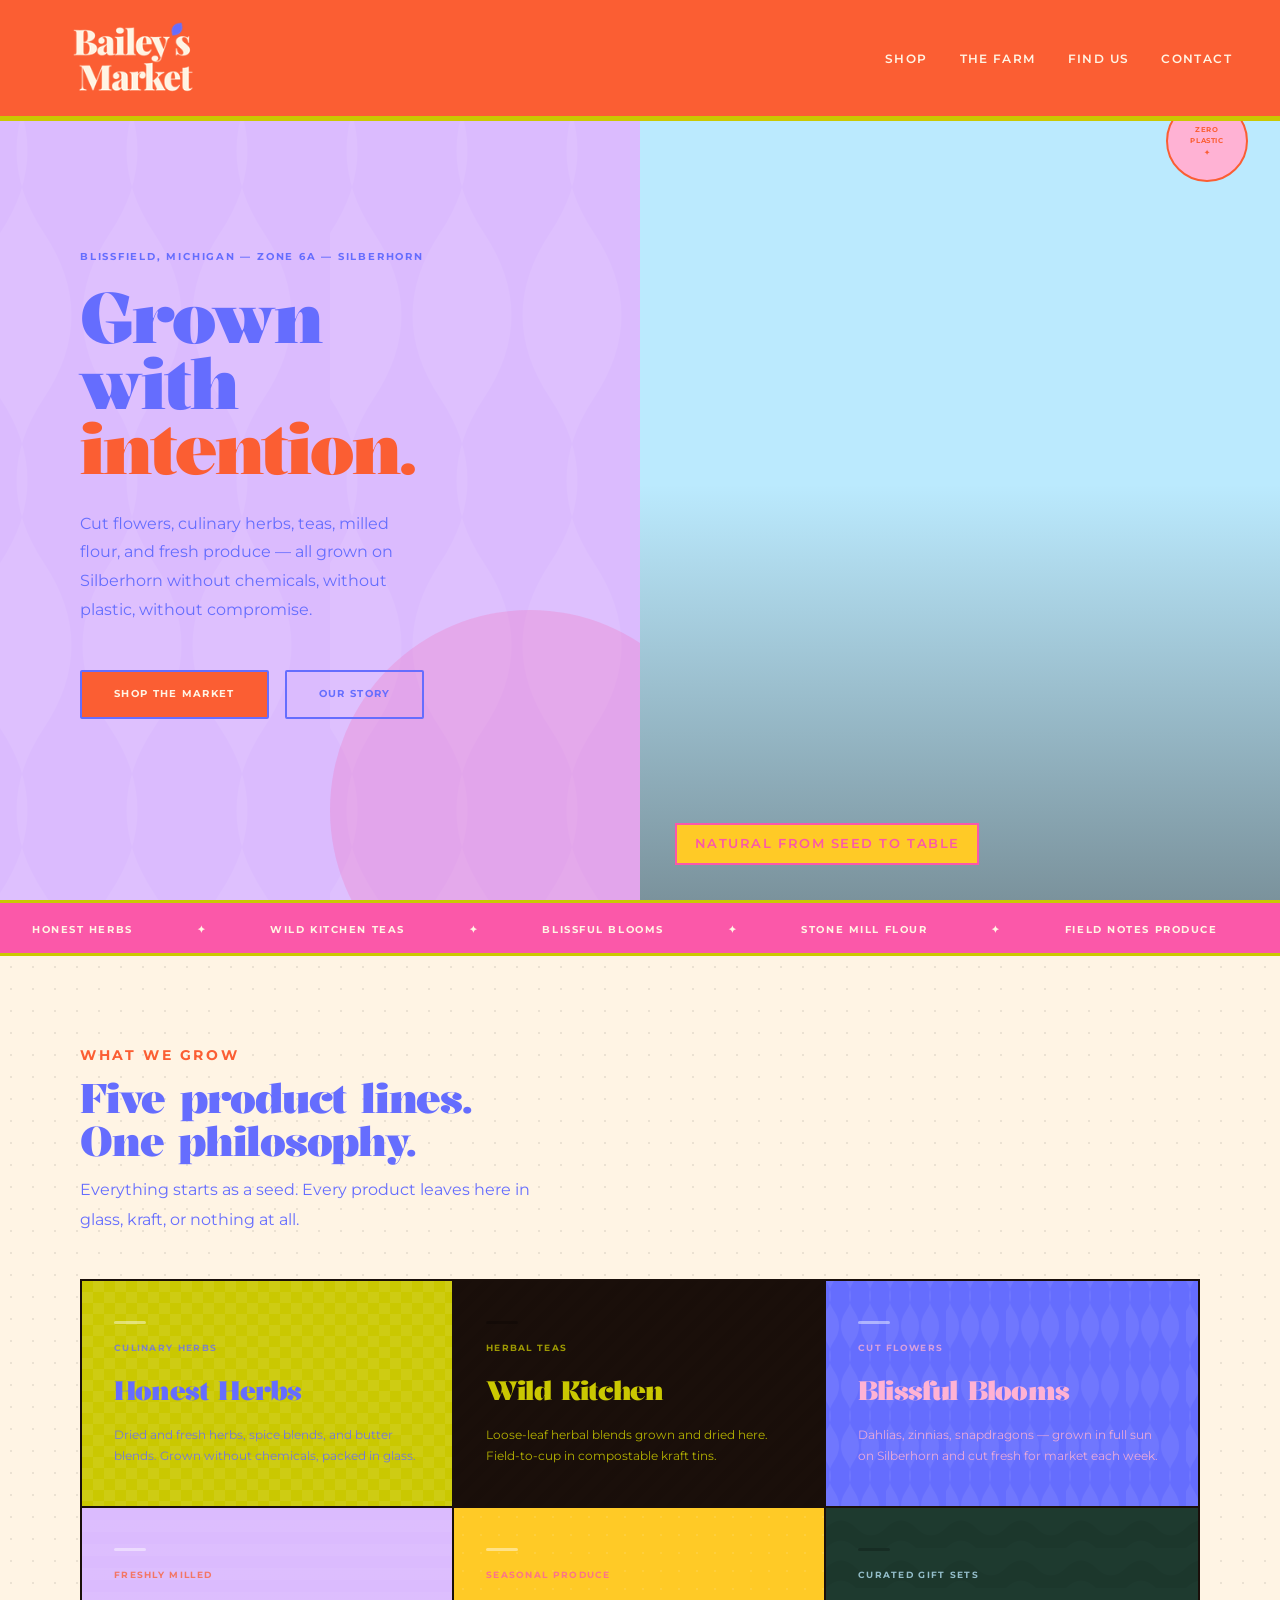
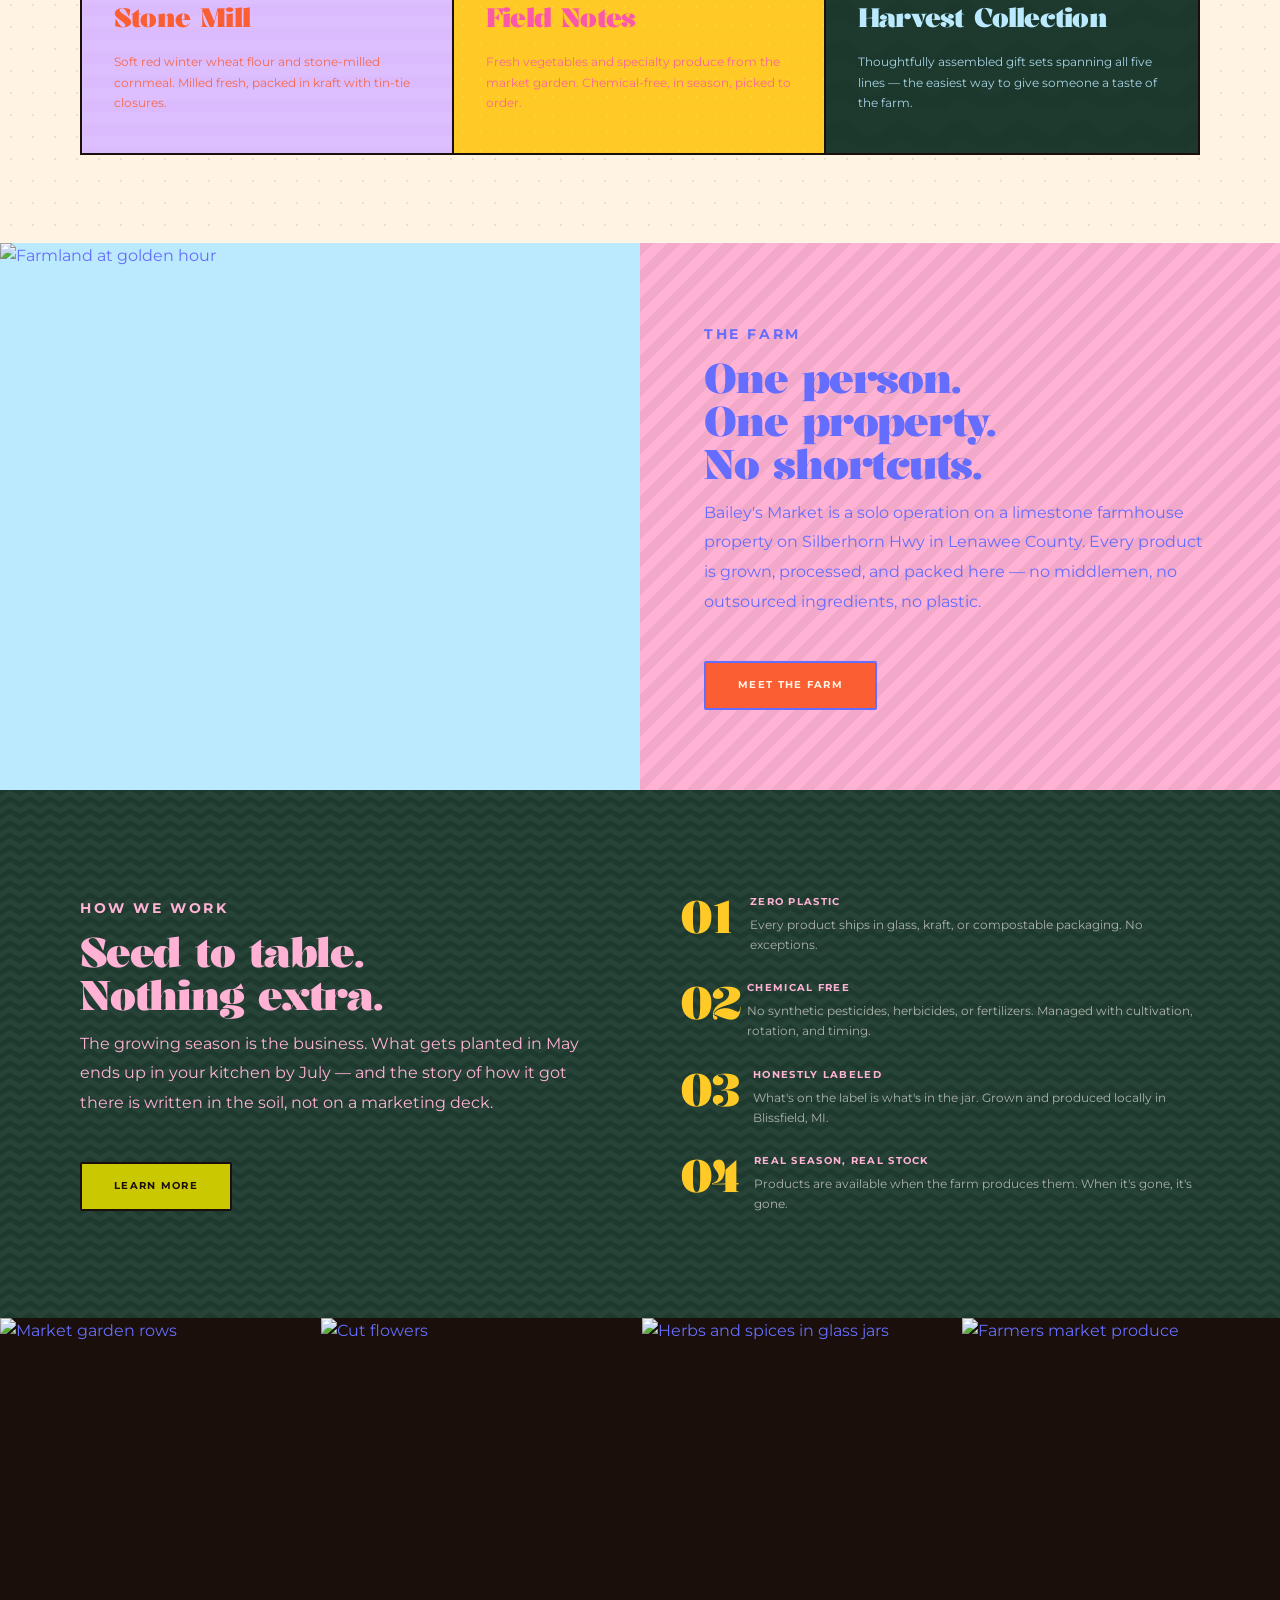
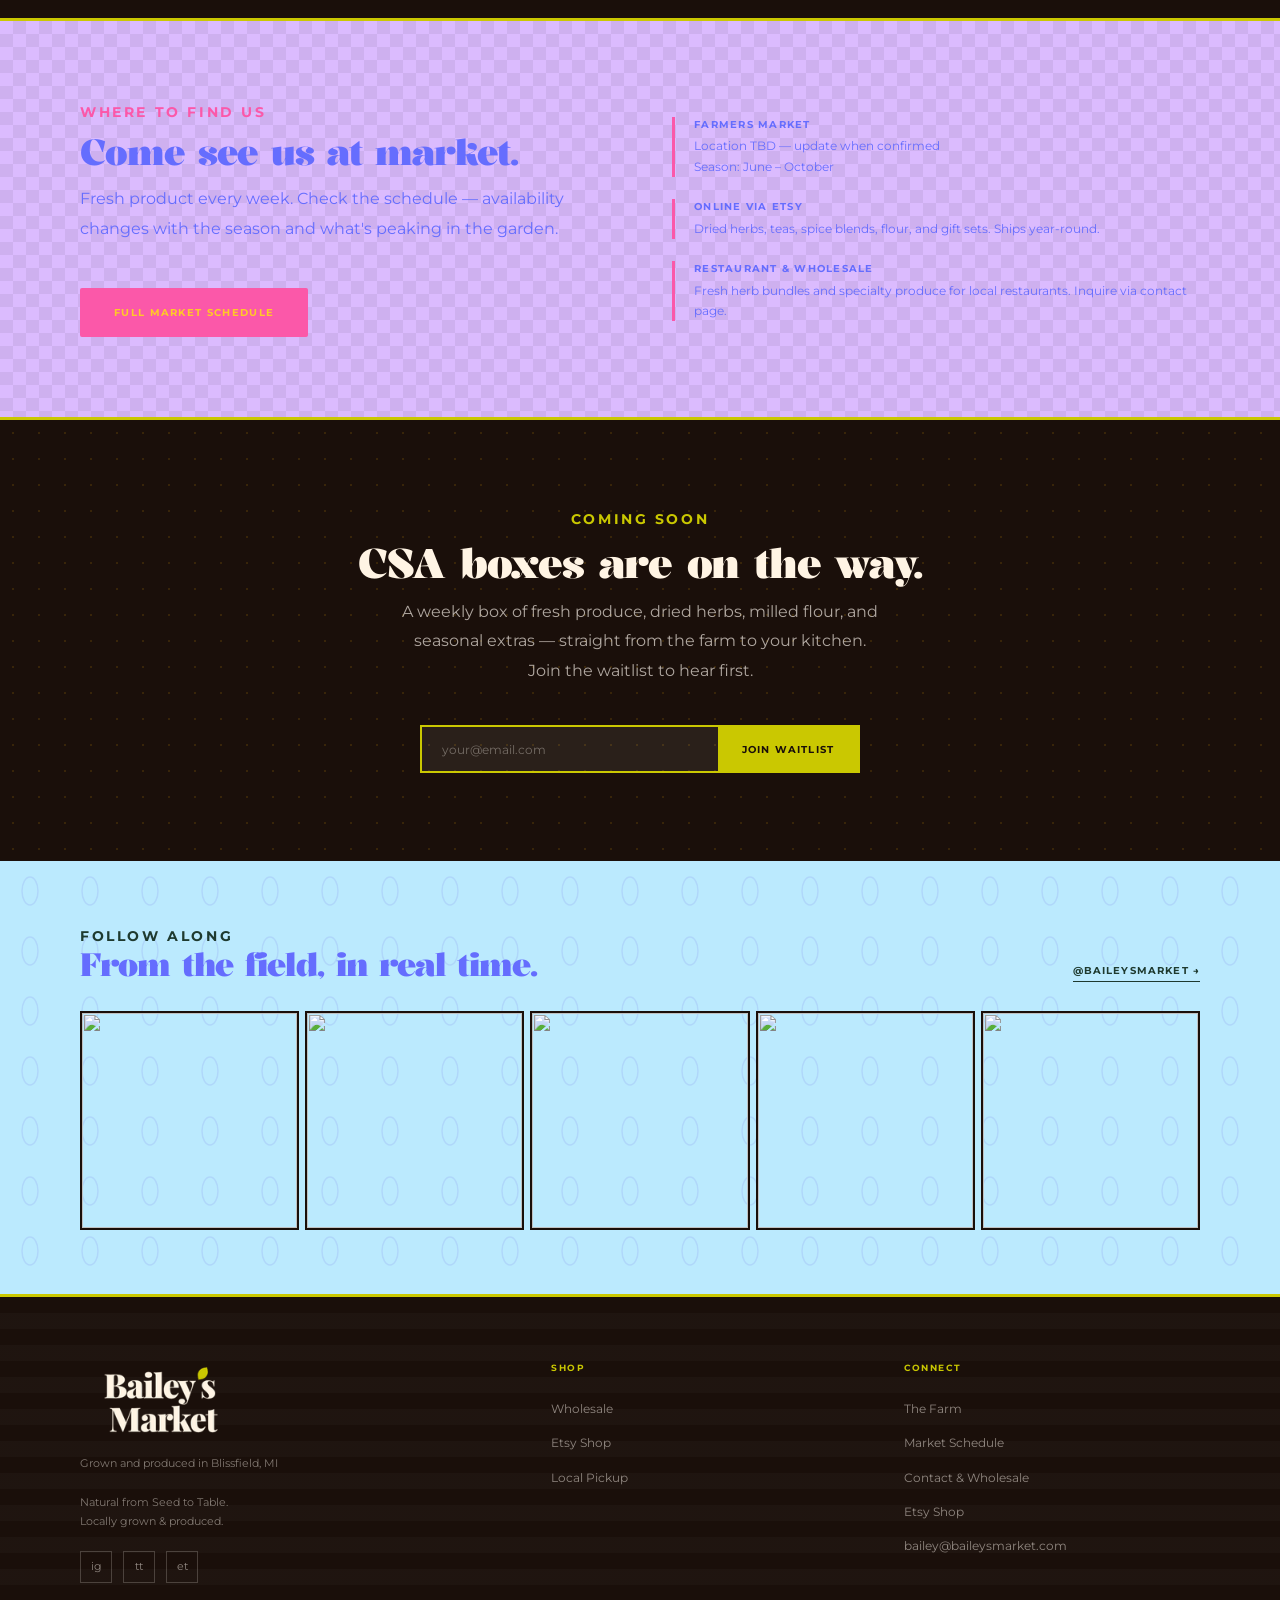
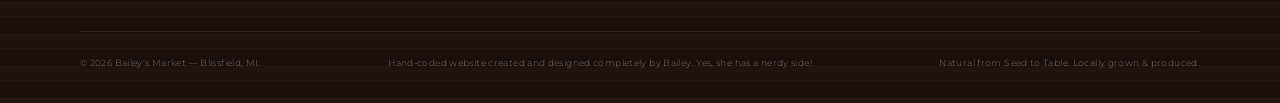
==== commit c86aa1ef: "Update index.html update after adding shop landing and sub pages" ====
--- a/index.html
+++ b/index.html
@@ -59,42 +59,36 @@
         <div class="line-card-sub">Culinary Herbs</div>
         <div class="line-card-name">Honest Herbs</div>
         <p class="line-card-desc">Dried and fresh herbs, spice blends, and butter blends. Grown without chemicals, packed in glass.</p>
-        <a href="shop.html#honest-herbs" class="line-card-link">Explore →</a>
       </div>
       <div class="line-card lc-2 fade-up">
         <div class="line-card-accent"></div>
         <div class="line-card-sub">Herbal Teas</div>
         <div class="line-card-name">Wild Kitchen</div>
         <p class="line-card-desc">Loose-leaf herbal blends grown and dried here. Field-to-cup in compostable kraft tins.</p>
-        <a href="shop.html#wild-kitchen" class="line-card-link">Explore →</a>
       </div>
       <div class="line-card lc-3 fade-up">
         <div class="line-card-accent"></div>
         <div class="line-card-sub">Cut Flowers</div>
         <div class="line-card-name">Blissful Blooms</div>
         <p class="line-card-desc">Dahlias, zinnias, snapdragons — grown in full sun on Silberhorn and cut fresh for market each week.</p>
-        <a href="shop.html#blissful-blooms" class="line-card-link">Explore →</a>
       </div>
       <div class="line-card lc-4 fade-up">
         <div class="line-card-accent"></div>
         <div class="line-card-sub">Freshly Milled</div>
         <div class="line-card-name">Stone Mill</div>
         <p class="line-card-desc">Soft red winter wheat flour and stone-milled cornmeal. Milled fresh, packed in kraft with tin-tie closures.</p>
-        <a href="shop.html#stone-mill" class="line-card-link">Explore →</a>
       </div>
       <div class="line-card lc-5 fade-up">
         <div class="line-card-accent"></div>
         <div class="line-card-sub">Seasonal Produce</div>
         <div class="line-card-name">Field Notes</div>
         <p class="line-card-desc">Fresh vegetables and specialty produce from the market garden. Chemical-free, in season, picked to order.</p>
-        <a href="shop.html#field-notes" class="line-card-link">Explore →</a>
       </div>
       <div class="line-card lc-6 fade-up">
         <div class="line-card-accent"></div>
         <div class="line-card-sub">Curated Gift Sets</div>
         <div class="line-card-name">Harvest Collection</div>
         <p class="line-card-desc">Thoughtfully assembled gift sets spanning all five lines — the easiest way to give someone a taste of the farm.</p>
-        <a href="shop.html#harvest-collection" class="line-card-link">Explore →</a>
       </div>
     </div>
   </section>
@@ -188,12 +182,9 @@
       <div class="footer-col">
         <h5>Shop</h5>
         <ul>
-          <li><a href="shop.html#honest-herbs">Honest Herbs</a></li>
-          <li><a href="shop.html#wild-kitchen">Wild Kitchen Teas</a></li>
-          <li><a href="shop.html#blissful-blooms">Blissful Blooms</a></li>
-          <li><a href="shop.html#stone-mill">Stone Mill Flour</a></li>
-          <li><a href="shop.html#field-notes">Field Notes Produce</a></li>
-          <li><a href="shop.html#harvest-collection">Harvest Collection</a></li>
+          <li><a href="shop/wholesale.html">Wholesale</a></li>
+          <li><a href="shop/etsy.html">Etsy Shop</a></li>
+          <li><a href="shop/pickup.html">Local Pickup</a></li>
         </ul>
       </div>
       <div class="footer-col">
@@ -231,5 +222,3 @@
   </script>
 </body>
 </html>
-
-
--- a/styles.css
+++ b/styles.css
@@ -213,7 +213,7 @@
 }
 
 .nav-logo-img {
-  height: 40px;
+  height: 84px;
   width: auto;
   display: block;
 }
@@ -858,7 +858,7 @@
 }
 
 .footer-brand-logo-img {
-  height: 36px;
+  height: 80px;
   width: auto;
   display: block;
   margin-bottom: 0.8rem;
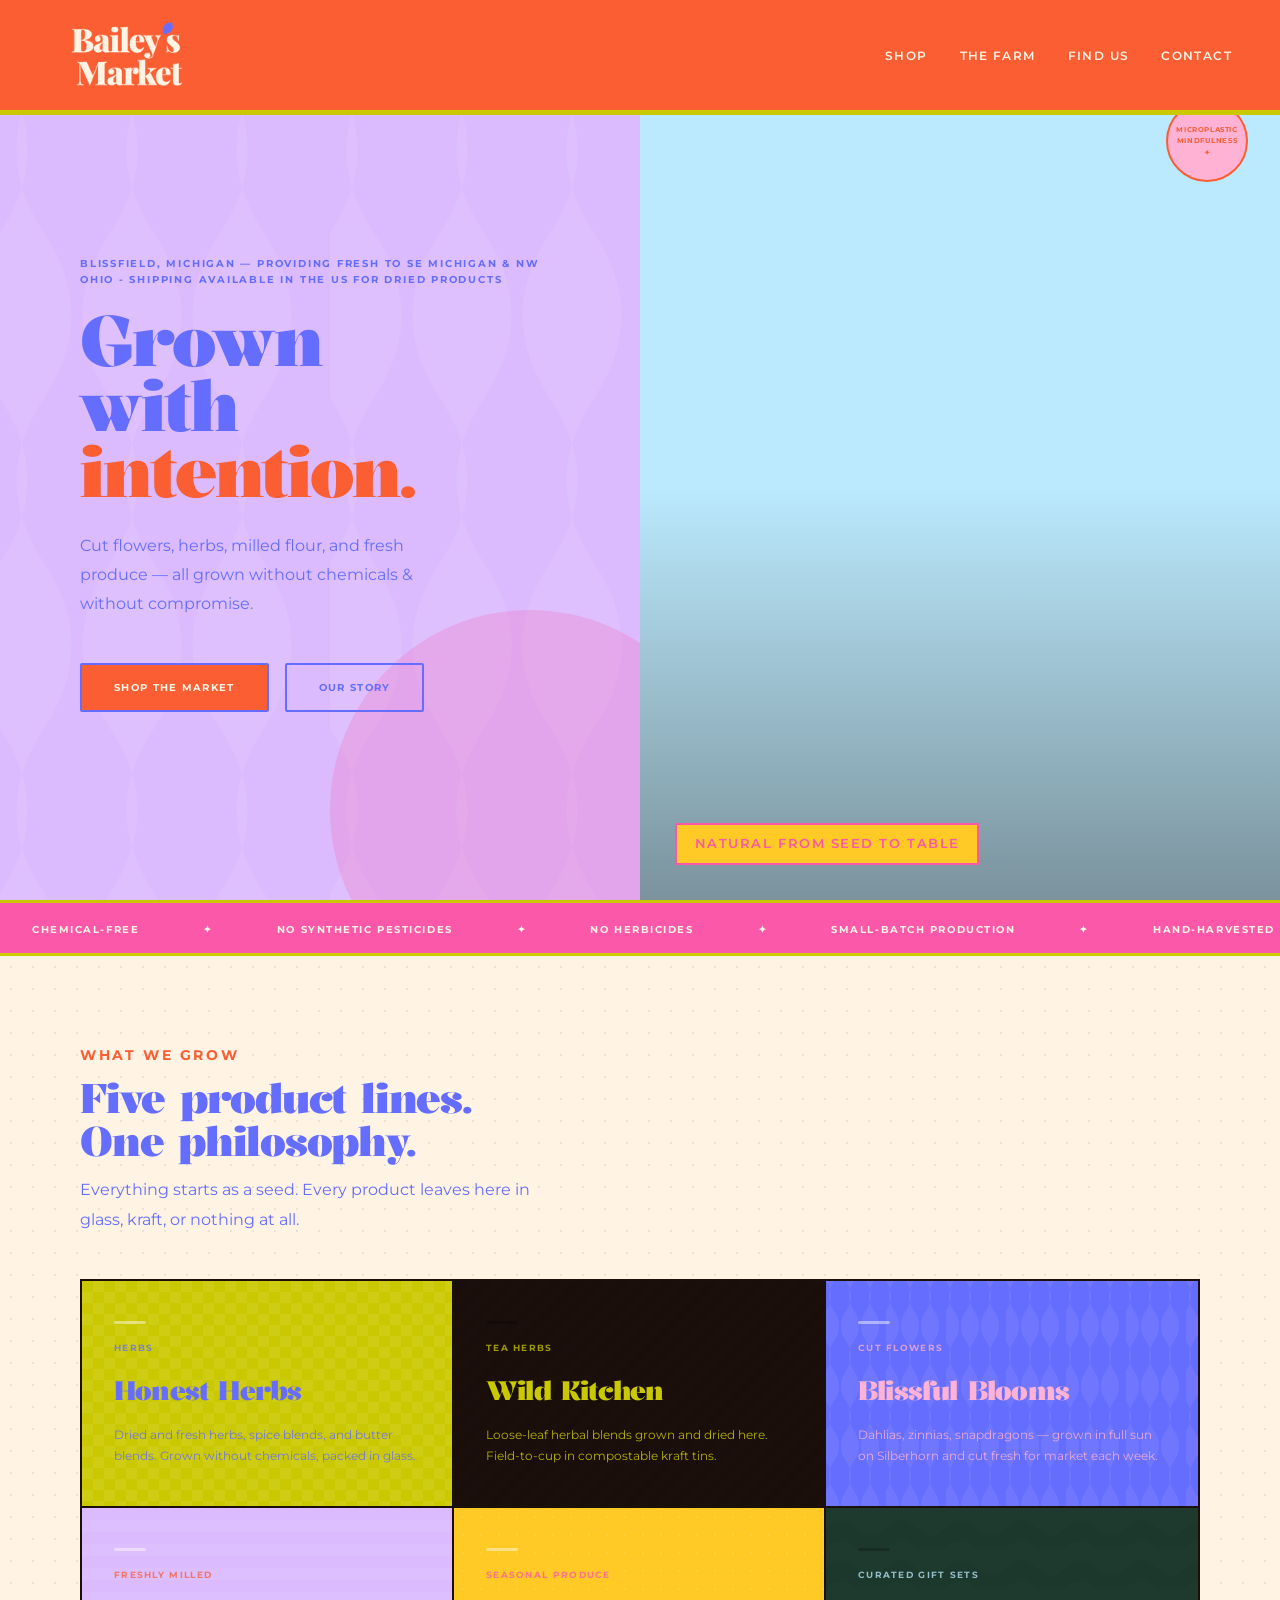
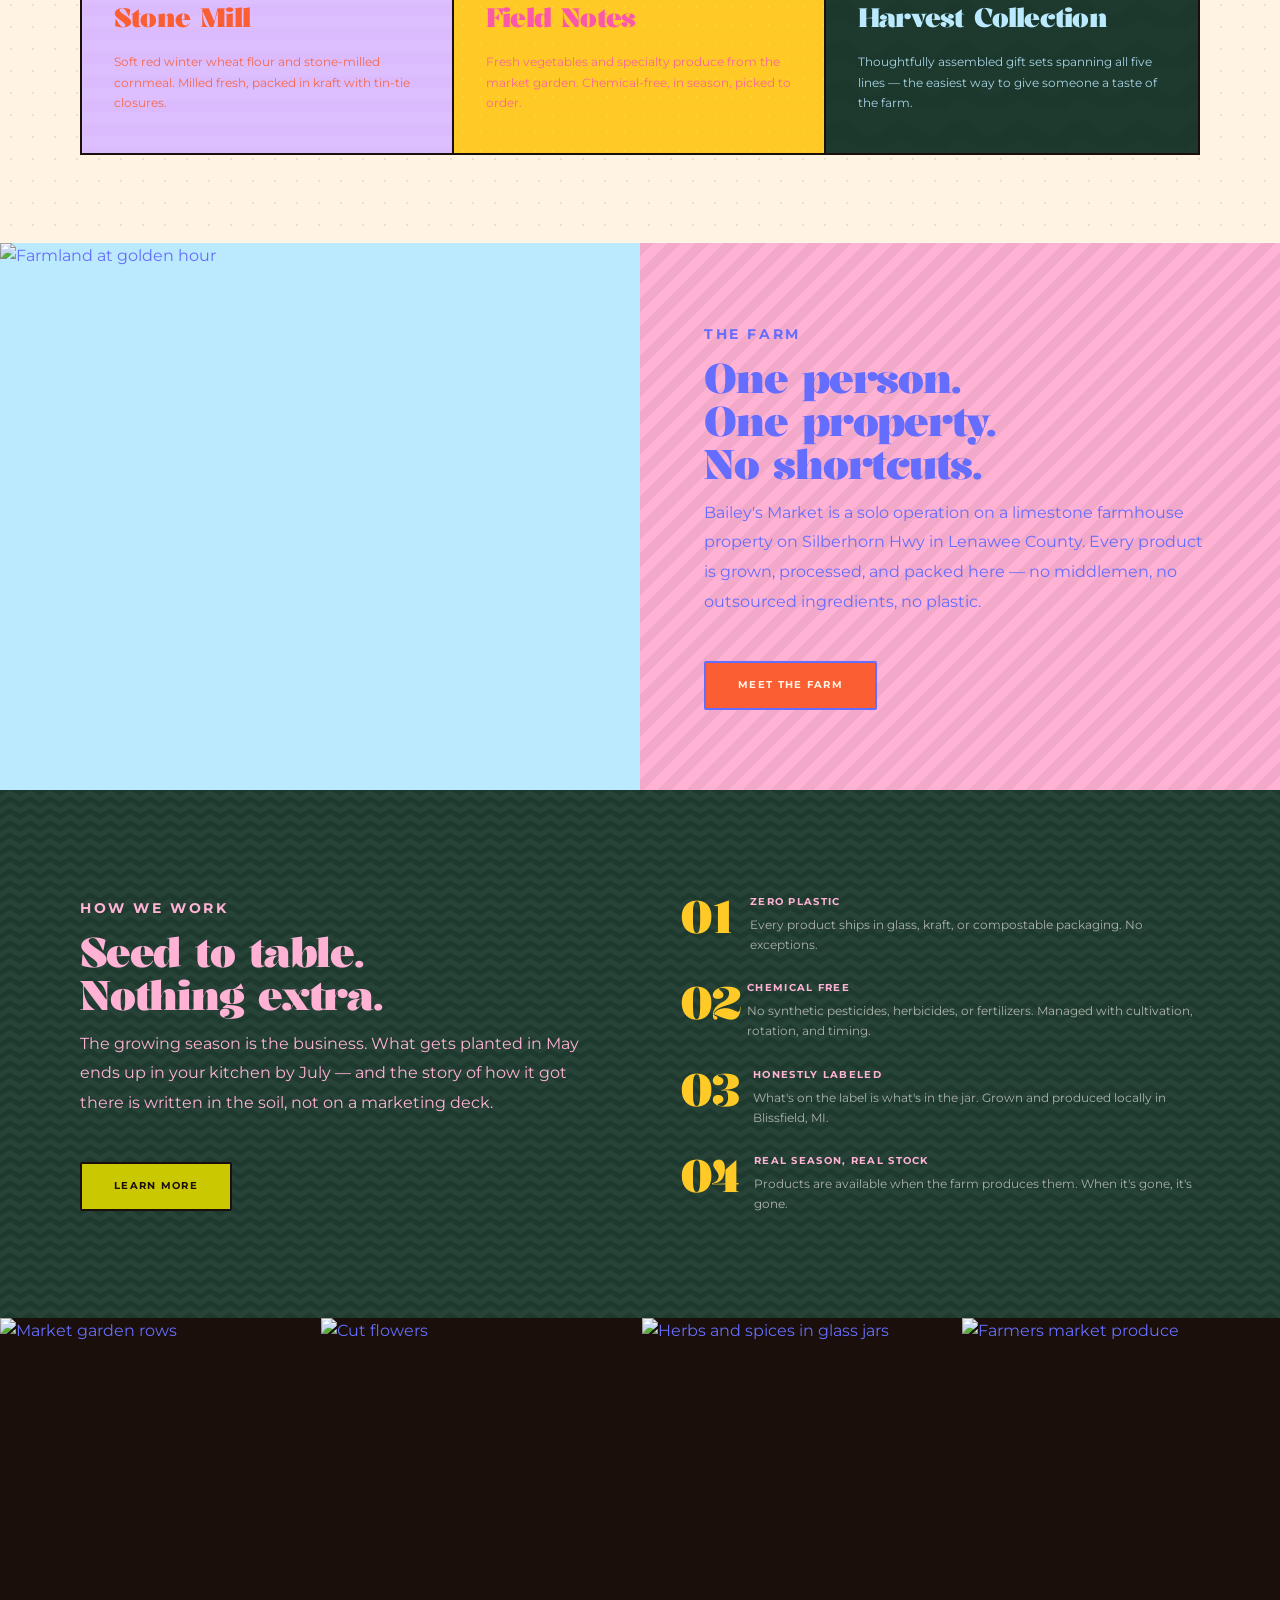
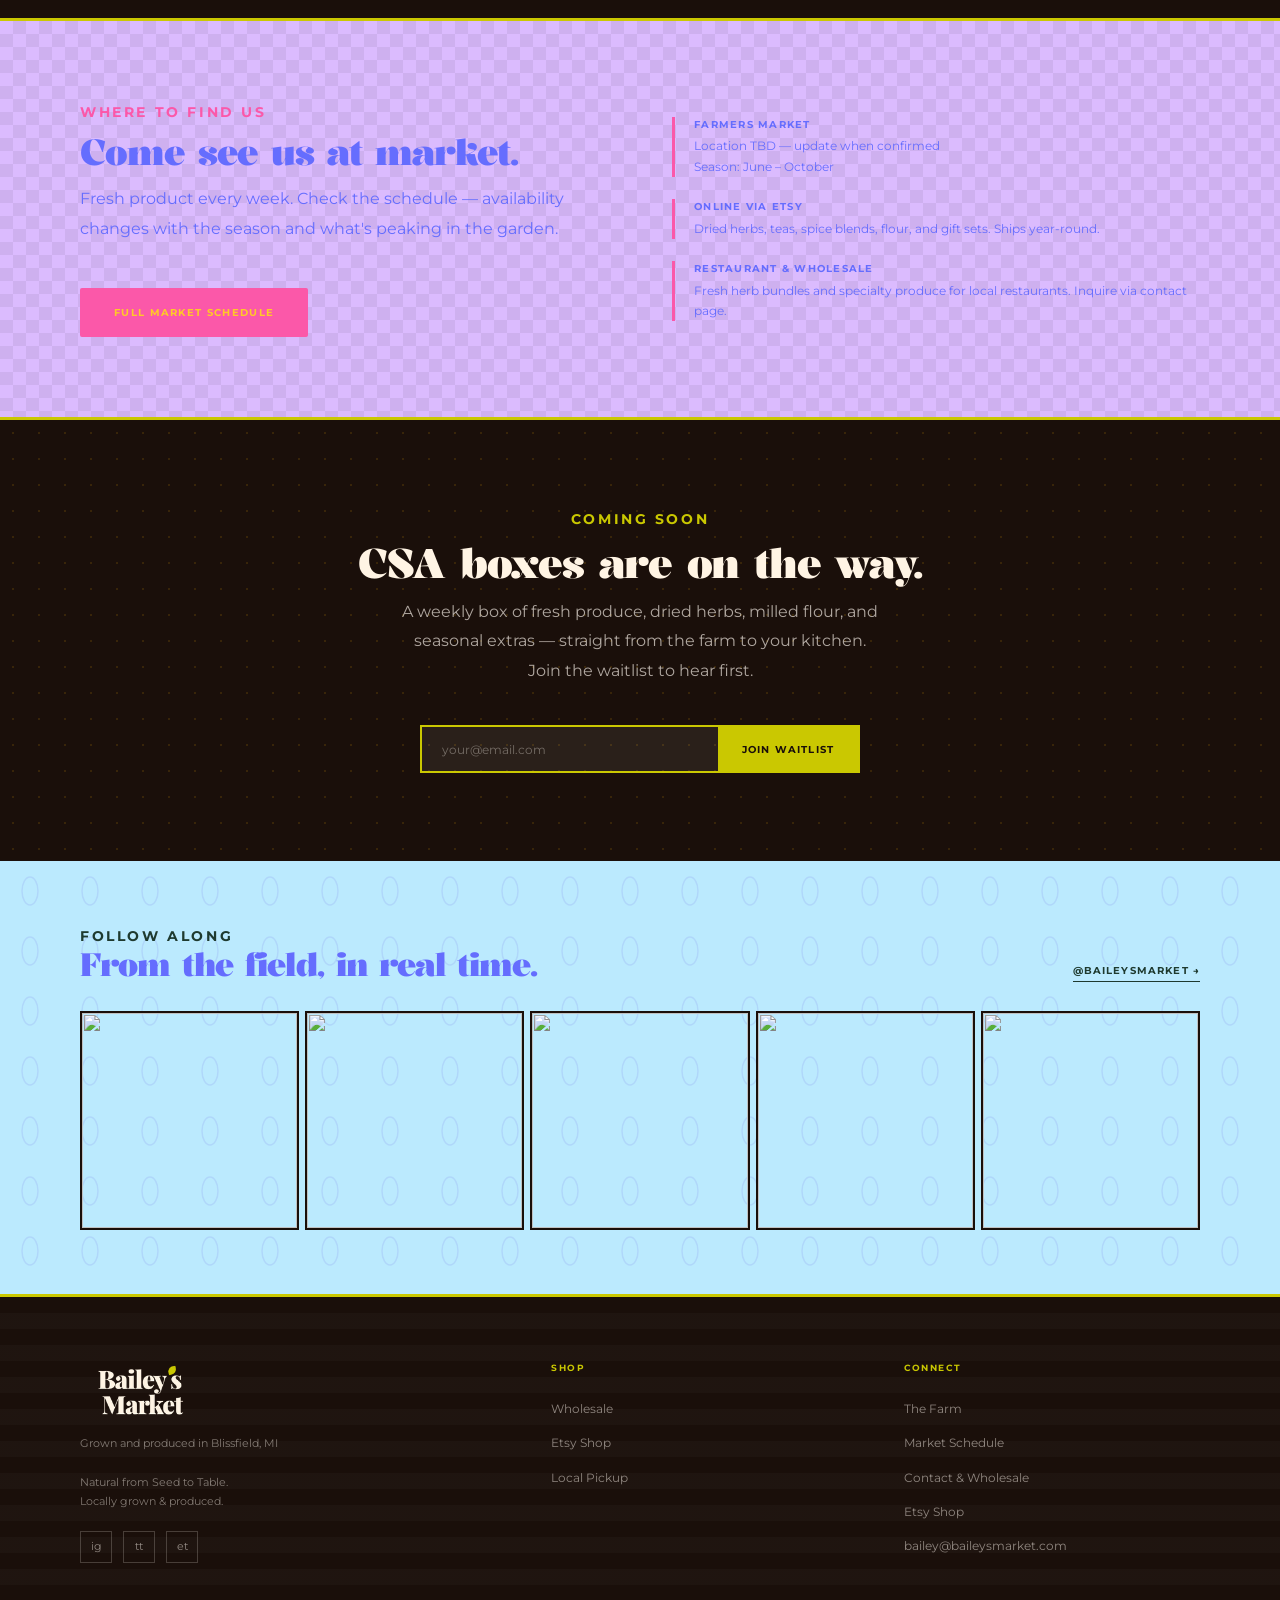
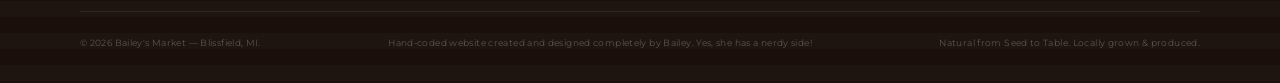
==== commit 66bc4189: "Update index.html updated marquee" ====
--- a/index.html
+++ b/index.html
@@ -25,9 +25,9 @@
 
   <section class="hero">
     <div class="hero-left">
-      <p class="hero-eyebrow">Blissfield, Michigan — Zone 6a — Silberhorn</p>
+      <p class="hero-eyebrow">Blissfield, Michigan — Providing Fresh to SE Michigan & NW Ohio - Shipping Available in the US for Dried Products</p>
       <h1 class="hero-title">Grown<br>with<br><em>intention.</em></h1>
-      <p class="hero-sub">Cut flowers, culinary herbs, teas, milled flour, and fresh produce — all grown on Silberhorn without chemicals, without plastic, without compromise.</p>
+      <p class="hero-sub">Cut flowers, herbs, milled flour, and fresh produce — all grown without chemicals & without compromise.</p>
       <div class="hero-ctas">
         <a href="shop.html" class="btn btn-primary">Shop the Market</a>
         <a href="about.html" class="btn btn-outline">Our Story</a>
@@ -37,14 +37,14 @@
       <img src="https://images.unsplash.com/photo-1416879595882-3373a0480b5b?w=900&auto=format&fit=crop&q=80" alt="Cottage garden in morning light" loading="eager" />
       <div class="hero-right-overlay"></div>
       <div class="hero-tag">Natural from Seed to Table</div>
-      <div class="hero-badge"><span>Zero<br>Plastic<br>✦</span></div>
+      <div class="hero-badge"><span>Microplastic<br>Mindfulness<br>✦</span></div>
     </div>
   </section>
 
   <div class="marquee-strip">
     <div class="marquee-inner">
-      <span>Honest Herbs</span><span>✦</span><span>Wild Kitchen Teas</span><span>✦</span><span>Blissful Blooms</span><span>✦</span><span>Stone Mill Flour</span><span>✦</span><span>Field Notes Produce</span><span>✦</span><span>CSA Boxes Coming Soon</span><span>✦</span><span>Farmers Market</span><span>✦</span><span>Zero Plastic</span><span>✦</span><span>Chemical Free</span><span>✦</span><span>Blissfield, MI</span><span>✦</span>
-      <span>Honest Herbs</span><span>✦</span><span>Wild Kitchen Teas</span><span>✦</span><span>Blissful Blooms</span><span>✦</span><span>Stone Mill Flour</span><span>✦</span><span>Field Notes Produce</span><span>✦</span><span>CSA Boxes Coming Soon</span><span>✦</span><span>Farmers Market</span><span>✦</span><span>Zero Plastic</span><span>✦</span><span>Chemical Free</span><span>✦</span><span>Blissfield, MI</span><span>✦</span>
+      <span>chemical-free</span><span>✦</span><span>no synthetic pesticides</span><span>✦</span><span>no herbicides</span><span>✦</span><span>small-batch production</span><span>✦</span><span>hand-harvested</span><span>✦</span><span>local sourcing</span><span>✦</span><span>grown & packaged by Bailey herself</span><span>✦</span><span>sustainable growing practices</span><span>✦</span><span>no fillers, no additives</span><span>✦</span><span>no middleman, no mystery</span><span>✦</span>
+      <span>chemical-free</span><span>✦</span><span>no synthetic pesticides</span><span>✦</span><span>no herbicides</span><span>✦</span><span>small-batch production</span><span>✦</span><span>hand-harvested</span><span>✦</span><span>local sourcing</span><span>✦</span><span>grown & packaged by Bailey herself</span><span>✦</span><span>sustainable growing practices</span><span>✦</span><span>no fillers, no additives</span><span>✦</span><span>no middleman, no mystery</span><span>✦</span>
     </div>
   </div>
 
@@ -56,13 +56,13 @@
     <div class="lines-grid">
       <div class="line-card lc-1 fade-up">
         <div class="line-card-accent"></div>
-        <div class="line-card-sub">Culinary Herbs</div>
+        <div class="line-card-sub">Herbs</div>
         <div class="line-card-name">Honest Herbs</div>
         <p class="line-card-desc">Dried and fresh herbs, spice blends, and butter blends. Grown without chemicals, packed in glass.</p>
       </div>
       <div class="line-card lc-2 fade-up">
         <div class="line-card-accent"></div>
-        <div class="line-card-sub">Herbal Teas</div>
+        <div class="line-card-sub">Tea Herbs</div>
         <div class="line-card-name">Wild Kitchen</div>
         <p class="line-card-desc">Loose-leaf herbal blends grown and dried here. Field-to-cup in compostable kraft tins.</p>
       </div>
--- a/styles.css
+++ b/styles.css
@@ -213,7 +213,7 @@
 }
 
 .nav-logo-img {
-  height: 84px;
+  height: 78px;
   width: auto;
   display: block;
 }
@@ -820,6 +820,178 @@
 
 
 /* ============================================================
+   15B. SHOP CHANNEL CARDS (shop landing page)
+   ============================================================ */
+
+.shop-hero {
+  background: var(--periwinkle);
+  padding: 6rem var(--section-pad-h) 4.5rem;
+  text-align: center;
+  position: relative;
+  overflow: hidden;
+}
+
+.shop-hero::before {
+  content: '';
+  position: absolute;
+  inset: 0;
+  pointer-events: none;
+  background-image: url("data:image/svg+xml,%3Csvg xmlns='http://www.w3.org/2000/svg' width='60' height='60'%3E%3Cellipse cx='30' cy='30' rx='8' ry='14' fill='none' stroke='rgba(255,255,255,0.14)' stroke-width='1.5'/%3E%3C/svg%3E");
+  background-size: 60px 60px;
+}
+
+.shop-hero .section-label { color: var(--yellow); position: relative; }
+.shop-hero .section-title { color: var(--cream); position: relative; margin-bottom: 0; }
+.shop-hero .section-desc  { color: rgba(255,244,228,0.75); max-width: 560px; margin: 1rem auto 0; position: relative; }
+
+.shop-channels {
+  background: var(--cream);
+  padding: var(--section-pad-v) var(--section-pad-h);
+  position: relative;
+  overflow: hidden;
+}
+
+.shop-channels::before {
+  content: '';
+  position: absolute;
+  inset: 0;
+  pointer-events: none;
+  background-image: radial-gradient(circle, rgba(0,0,0,0.08) 1.5px, transparent 1.5px);
+  background-size: 22px 22px;
+}
+
+.shop-channel-grid {
+  display: grid;
+  grid-template-columns: repeat(3, 1fr);
+  border: var(--border-main);
+  background: var(--ink);
+  position: relative;
+  z-index: 1;
+}
+
+.shop-card {
+  display: flex;
+  flex-direction: column;
+  border-right: 2px solid var(--ink);
+  transition: transform var(--transition-fast), box-shadow var(--transition-fast);
+  position: relative;
+  overflow: hidden;
+}
+
+.shop-card:last-child { border-right: none; }
+.shop-card:hover { transform: scale(1.015); z-index: 2; box-shadow: 0 10px 36px rgba(0,0,0,0.18); }
+
+.shop-card-img {
+  height: 240px;
+  overflow: hidden;
+  position: relative;
+}
+
+.shop-card-img img {
+  width: 100%;
+  height: 100%;
+  object-fit: cover;
+  display: block;
+  transition: transform var(--transition-slow);
+}
+
+.shop-card:hover .shop-card-img img { transform: scale(1.06); }
+
+.shop-card-badge {
+  position: absolute;
+  top: 1rem;
+  left: 1rem;
+  font-size: 0.56rem;
+  font-weight: 700;
+  letter-spacing: 0.12em;
+  text-transform: uppercase;
+  padding: 0.4rem 0.8rem;
+  background: var(--cream);
+  color: var(--ink);
+}
+
+.shop-card-body {
+  flex: 1;
+  display: flex;
+  flex-direction: column;
+  gap: 0.85rem;
+  padding: 2.2rem 2rem 2.5rem;
+}
+
+.shop-card-sub  { font-size: 0.58rem; font-weight: 700; letter-spacing: 0.14em; text-transform: uppercase; opacity: 0.75; }
+.shop-card-name { font-family: var(--font-display); font-size: 1.8rem; font-weight: 700; letter-spacing: -0.03em; }
+.shop-card-desc { font-size: 0.78rem; line-height: 1.75; opacity: 0.9; flex: 1; }
+.shop-card-link {
+  font-size: 0.6rem;
+  font-weight: 700;
+  letter-spacing: 0.1em;
+  text-transform: uppercase;
+  margin-top: 0.5rem;
+  display: inline-flex;
+  align-items: center;
+  gap: 0.4rem;
+  align-self: flex-start;
+  padding-bottom: 2px;
+  border-bottom: 1.5px solid currentColor;
+}
+
+.sc-1 { background: var(--orchid);     color: var(--ink); }
+.sc-2 { background: var(--guava);      color: var(--ink); }
+.sc-3 { background: var(--hot-pink);   color: var(--cream); }
+
+.sc-1 .shop-card-badge { background: var(--ink); color: var(--orchid); }
+.sc-2 .shop-card-badge { background: var(--ink); color: var(--guava); }
+.sc-3 .shop-card-badge { background: var(--cream); color: var(--hot-pink); }
+
+.shop-note {
+  max-width: 720px;
+  margin: 3rem auto 0;
+  text-align: center;
+  font-size: 0.78rem;
+  line-height: 1.8;
+  color: var(--periwinkle);
+  position: relative;
+  z-index: 1;
+}
+
+/* Simple inner-page hero for shop subpages (wholesale/etsy/pickup) */
+.subpage-hero {
+  background: var(--orange);
+  padding: 7rem var(--section-pad-h) 4rem;
+  text-align: center;
+  position: relative;
+  overflow: hidden;
+}
+
+.subpage-hero::before {
+  content: '';
+  position: absolute;
+  inset: 0;
+  pointer-events: none;
+  background-image: repeating-linear-gradient(-45deg, transparent 0 10px, rgba(255,255,255,0.06) 10px 20px);
+}
+
+.subpage-hero .section-label { color: var(--yellow); position: relative; }
+.subpage-hero .section-title { color: var(--cream); position: relative; margin-bottom: 0.6rem; }
+.subpage-hero .section-desc  { color: rgba(255,244,228,0.8); max-width: 560px; margin: 0 auto; position: relative; }
+
+.subpage-body {
+  max-width: 760px;
+  margin: 0 auto;
+  padding: var(--section-pad-v) var(--section-pad-h);
+}
+
+.subpage-body p {
+  font-size: 0.92rem;
+  line-height: 1.9;
+  color: var(--periwinkle);
+  margin-bottom: 1.6rem;
+}
+
+.subpage-body .btn { margin-top: 1rem; }
+
+
+/* ============================================================
    16. FOOTER
    ============================================================ */
 
@@ -858,7 +1030,7 @@
 }
 
 .footer-brand-logo-img {
-  height: 80px;
+  height: 60px;
   width: auto;
   display: block;
   margin-bottom: 0.8rem;
@@ -975,6 +1147,12 @@
   .photo-cell  { height: 200px; }
 
   .insta-grid  { grid-template-columns: repeat(3, 1fr); }
+
+  .shop-hero, .shop-channels, .subpage-hero, .subpage-body { padding-left: 2rem; padding-right: 2rem; }
+  .shop-channel-grid { grid-template-columns: 1fr; }
+  .shop-card { border-right: none; border-bottom: 2px solid var(--ink); }
+  .shop-card:last-child { border-bottom: none; }
+
   footer       { padding: 3rem 2rem 1.5rem; }
   .footer-inner { grid-template-columns: 1fr; gap: 2rem; }
   .footer-bottom { flex-direction: column; gap: 0.4rem; text-align: center; }
@@ -997,5 +1175,505 @@
 
 
 /* ============================================================
+   20. THE FARM PAGE — "FIELD LOG" SYSTEM
+   ============================================================
+   Used only on the-farm.html. Quiet, ledger-like, no gradients
+   or pattern overlays — practices read like field notes.
+   ============================================================ */
+
+.field-hero {
+  background: var(--cream);
+  padding: 9.5rem var(--section-pad-h) 3.5rem;
+  border-bottom: var(--border-main);
+}
+
+.field-hero .section-label { color: var(--orange); }
+.field-hero .section-title { color: var(--ink); max-width: 720px; }
+.field-hero .section-desc  { color: var(--ink); opacity: 0.7; max-width: 560px; margin-bottom: 0; }
+
+.field-rows {
+  background: var(--cream);
+}
+
+.field-row {
+  display: grid;
+  grid-template-columns: 0.9fr 1.1fr;
+  border-bottom: 2px solid var(--ink);
+  min-height: 360px;
+}
+
+.field-row:last-child { border-bottom: var(--border-main); }
+
+.field-row.reverse { grid-template-columns: 1.1fr 0.9fr; }
+.field-row.reverse .field-row-img  { order: 2; }
+.field-row.reverse .field-row-text { order: 1; }
+
+.field-row-img { overflow: hidden; border-right: 2px solid var(--ink); }
+.field-row.reverse .field-row-img { border-right: none; border-left: 2px solid var(--ink); }
+.field-row-img img { width: 100%; height: 100%; object-fit: cover; display: block; min-height: 360px; }
+
+.field-row-text {
+  padding: 3.2rem 3.5rem;
+  display: flex;
+  flex-direction: column;
+  justify-content: center;
+  color: var(--ink);
+}
+
+.field-row-index {
+  font-family: var(--font-display);
+  font-size: 0.75rem;
+  font-weight: 700;
+  letter-spacing: 0.1em;
+  color: var(--orange);
+  margin-bottom: 0.9rem;
+}
+
+.field-row-title {
+  font-family: var(--font-display);
+  font-size: clamp(1.4rem, 2.2vw, 1.9rem);
+  font-weight: 700;
+  letter-spacing: -0.02em;
+  margin-bottom: 1rem;
+  color: var(--ink);
+}
+
+.field-row-text p {
+  font-size: 0.85rem;
+  line-height: 1.85;
+  color: var(--ink);
+  opacity: 0.78;
+  max-width: 440px;
+}
+
+.field-close {
+  background: var(--ink);
+  padding: 4.5rem var(--section-pad-h);
+  text-align: center;
+}
+
+.field-close .section-label { color: var(--guava); }
+.field-close .section-title { color: var(--cream); }
+.field-close .section-desc  { color: rgba(255,248,240,0.6); margin: 0 auto 2rem; }
+
+
+/* ============================================================
+   21. ABOUT BAILEY PAGE — "JOURNAL ENTRY" SYSTEM
+   ============================================================
+   Used only on about-bailey.html. Warmer and more personal —
+   distinct from the Field Log system above. No borders, soft
+   color washes, pull-quote style section openers.
+   ============================================================ */
+
+.journal-hero {
+  background: var(--periwinkle);
+  padding: 10rem var(--section-pad-h) 4.5rem;
+  position: relative;
+  overflow: hidden;
+}
+
+.journal-hero::before {
+  content: '';
+  position: absolute;
+  inset: 0;
+  pointer-events: none;
+  background-image: url("data:image/svg+xml,%3Csvg xmlns='http://www.w3.org/2000/svg' width='60' height='60'%3E%3Cellipse cx='30' cy='30' rx='8' ry='14' fill='none' stroke='rgba(255,255,255,0.12)' stroke-width='1.5'/%3E%3C/svg%3E");
+  background-size: 60px 60px;
+}
+
+.journal-hero .section-label { color: var(--yellow); position: relative; }
+.journal-hero .section-title { color: var(--cream); max-width: 640px; position: relative; }
+.journal-hero .section-desc  { color: rgba(255,248,240,0.78); max-width: 520px; margin-bottom: 0; position: relative; }
+
+.journal-rows { background: var(--cream); }
+
+.journal-row {
+  display: grid;
+  grid-template-columns: 1fr 1fr;
+  align-items: center;
+}
+
+.journal-row.reverse .journal-row-img  { order: 2; }
+.journal-row.reverse .journal-row-text { order: 1; }
+
+.journal-row:nth-child(odd)  { background: var(--cream); }
+.journal-row:nth-child(even) { background: var(--pink); }
+
+.journal-row-img { overflow: hidden; aspect-ratio: 4 / 3; }
+.journal-row-img img { width: 100%; height: 100%; object-fit: cover; display: block; }
+
+.journal-row-text {
+  padding: 4rem 4.5rem;
+}
+
+.journal-row-eyebrow {
+  font-size: 0.6rem;
+  font-weight: 700;
+  letter-spacing: 0.16em;
+  text-transform: uppercase;
+  color: var(--orange);
+  margin-bottom: 0.7rem;
+}
+
+.journal-row-title {
+  font-family: var(--font-display);
+  font-size: clamp(1.5rem, 2.4vw, 2.1rem);
+  font-weight: 700;
+  letter-spacing: -0.025em;
+  line-height: 1.15;
+  color: var(--periwinkle);
+  margin-bottom: 1.1rem;
+}
+
+.journal-row-text p {
+  font-size: 0.88rem;
+  line-height: 1.9;
+  color: var(--periwinkle);
+  max-width: 460px;
+}
+
+.journal-close {
+  background: var(--forest);
+  padding: 5rem var(--section-pad-h);
+  text-align: center;
+  position: relative;
+  overflow: hidden;
+}
+
+.journal-close::before {
+  content: '';
+  position: absolute;
+  inset: 0;
+  pointer-events: none;
+  background-image: repeating-linear-gradient(180deg, transparent 0 16px, rgba(255,255,255,0.025) 16px 32px);
+}
+
+.journal-close .section-label { color: var(--pink); position: relative; }
+.journal-close .section-title { color: var(--cream); position: relative; }
+.journal-close .section-desc  { color: rgba(255,248,240,0.6); margin: 0 auto 2rem; position: relative; }
+
+
+/* ============================================================
+   22. RESPONSIVE — SUBPAGE SYSTEMS (max 900px)
+   ============================================================ */
+
+@media (max-width: 900px) {
+  .field-row, .field-row.reverse {
+    grid-template-columns: 1fr;
+  }
+  .field-row-img, .field-row.reverse .field-row-img {
+    order: 1; border-right: none; border-left: none; border-bottom: 2px solid var(--ink);
+  }
+  .field-row-text, .field-row.reverse .field-row-text { order: 2; padding: 2.5rem 2rem; }
+  .field-row-img img { min-height: 260px; }
+
+  .journal-row, .journal-row.reverse { grid-template-columns: 1fr; }
+  .journal-row-img, .journal-row.reverse .journal-row-img { order: 1; }
+  .journal-row-text, .journal-row.reverse .journal-row-text { order: 2; padding: 3rem 2rem; }
+
+  .field-hero, .journal-hero { padding-left: 2rem; padding-right: 2rem; }
+}
+
+
+/* ============================================================
+   23. FIND US PAGE — "SIGNAL" SYSTEM
+   ============================================================
+   Used only on find-us.html. Modern, social-hub feel — distinct
+   from Field Log (ledger) and Journal Entry (alternating story
+   rows). Built around featured platform cards + simple link list.
+   ============================================================ */
+
+.signal-hero {
+  background: var(--forest);
+  padding: 9.5rem var(--section-pad-h) 4rem;
+  position: relative;
+  overflow: hidden;
+}
+
+.signal-hero::before {
+  content: '';
+  position: absolute;
+  inset: 0;
+  pointer-events: none;
+  background-image: url("data:image/svg+xml,%3Csvg xmlns='http://www.w3.org/2000/svg' width='40' height='12'%3E%3Cpath d='M0 6 L10 0 L20 6 L30 0 L40 6 L40 12 L30 6 L20 12 L10 6 L0 12Z' fill='rgba(255,255,255,0.05)'/%3E%3C/svg%3E");
+}
+
+.signal-hero .section-label { color: var(--pink); position: relative; }
+.signal-hero .section-title { color: var(--cream); max-width: 680px; position: relative; }
+.signal-hero .section-desc  { color: rgba(255,248,240,0.7); max-width: 540px; margin-bottom: 0; position: relative; }
+
+.signal-featured {
+  background: var(--forest);
+  padding: var(--section-pad-v) var(--section-pad-h) 2rem;
+  position: relative;
+  overflow: hidden;
+}
+
+.signal-featured::before {
+  content: '';
+  position: absolute;
+  inset: 0;
+  pointer-events: none;
+  background-image: url("data:image/svg+xml,%3Csvg xmlns='http://www.w3.org/2000/svg' width='40' height='12'%3E%3Cpath d='M0 6 L10 0 L20 6 L30 0 L40 6 L40 12 L30 6 L20 12 L10 6 L0 12Z' fill='rgba(255,255,255,0.035)'/%3E%3C/svg%3E");
+}
+
+.signal-featured-grid {
+  display: grid;
+  grid-template-columns: 1fr 1fr;
+  gap: 1.75rem;
+  position: relative;
+}
+
+.signal-card {
+  border: 2px solid var(--ink);
+  background: var(--cream);
+  overflow: hidden;
+  transition: transform var(--transition-fast), box-shadow var(--transition-fast);
+}
+
+.signal-card:hover { transform: translateY(-4px); box-shadow: 0 12px 32px rgba(0,0,0,0.3); }
+
+.signal-card-head {
+  display: flex;
+  align-items: center;
+  justify-content: space-between;
+  padding: 1.4rem 1.6rem;
+  border-bottom: 2px solid var(--ink);
+  background: var(--yellow);
+}
+
+.signal-card-platform {
+  display: flex;
+  align-items: center;
+  gap: 0.7rem;
+}
+
+.signal-card-icon {
+  width: 36px;
+  height: 36px;
+  border-radius: 50%;
+  display: flex;
+  align-items: center;
+  justify-content: center;
+  font-size: 0.7rem;
+  font-weight: 700;
+  letter-spacing: 0.04em;
+  text-transform: uppercase;
+  color: var(--cream);
+}
+
+.signal-card.ig .signal-card-icon { background: var(--hot-pink); color: var(--cream); }
+.signal-card.fb .signal-card-icon { background: var(--forest); color: var(--pink); }
+
+.signal-card-name {
+  font-family: var(--font-display);
+  font-size: 1.15rem;
+  font-weight: 700;
+  letter-spacing: -0.02em;
+  color: var(--ink);
+}
+
+.signal-card-handle { font-size: 0.65rem; color: rgba(26,15,10,0.5); }
+
+.signal-card-follow {
+  font-size: 0.58rem;
+  font-weight: 700;
+  letter-spacing: 0.1em;
+  text-transform: uppercase;
+  padding: 0.5rem 1rem;
+  border: 1.5px solid var(--ink);
+  color: var(--ink);
+  transition: background var(--transition-mid), color var(--transition-mid);
+}
+
+.signal-card-follow:hover { background: var(--ink); color: var(--cream); }
+
+.signal-card-grid {
+  display: grid;
+  grid-template-columns: repeat(3, 1fr);
+  gap: 3px;
+  background: var(--ink);
+}
+
+.signal-card-cell { aspect-ratio: 1; overflow: hidden; position: relative; }
+.signal-card-cell img { width: 100%; height: 100%; object-fit: cover; display: block; transition: transform var(--transition-slow); }
+.signal-card-cell:hover img { transform: scale(1.08); }
+
+.signal-card-foot {
+  padding: 1rem 1.6rem;
+  font-size: 0.72rem;
+  line-height: 1.6;
+  color: rgba(26,15,10,0.65);
+}
+
+.signal-links {
+  background: var(--forest);
+  padding: 1.5rem var(--section-pad-h) var(--section-pad-v);
+  position: relative;
+  overflow: hidden;
+}
+
+.signal-links::before {
+  content: '';
+  position: absolute;
+  inset: 0;
+  pointer-events: none;
+  background-image: url("data:image/svg+xml,%3Csvg xmlns='http://www.w3.org/2000/svg' width='40' height='12'%3E%3Cpath d='M0 6 L10 0 L20 6 L30 0 L40 6 L40 12 L30 6 L20 12 L10 6 L0 12Z' fill='rgba(255,255,255,0.035)'/%3E%3C/svg%3E");
+}
+
+.signal-links-label {
+  font-size: 0.62rem;
+  font-weight: 700;
+  letter-spacing: 0.16em;
+  text-transform: uppercase;
+  color: var(--yellow);
+  margin-bottom: 1.2rem;
+  position: relative;
+}
+
+.signal-links-row {
+  display: grid;
+  grid-template-columns: repeat(3, 1fr);
+  border: 2px solid var(--ink);
+  position: relative;
+}
+
+.signal-link-item {
+  display: flex;
+  align-items: center;
+  justify-content: space-between;
+  padding: 1.4rem 1.7rem;
+  border-right: 2px solid var(--ink);
+  background: var(--cream);
+  transition: background var(--transition-mid);
+}
+
+.signal-link-item:last-child { border-right: none; }
+.signal-link-item:hover { background: var(--pink); }
+.signal-link-item:hover .signal-link-name,
+.signal-link-item:hover .signal-link-arrow { color: var(--ink); }
+
+.signal-link-name {
+  font-family: var(--font-display);
+  font-size: 1.05rem;
+  font-weight: 700;
+  letter-spacing: -0.02em;
+  color: var(--ink);
+  transition: color var(--transition-mid);
+}
+
+.signal-link-arrow {
+  font-size: 1rem;
+  color: var(--ink);
+  transition: color var(--transition-mid);
+}
+
+.signal-cta-strip {
+  display: grid;
+  grid-template-columns: 1fr 1fr;
+  border-top: 3px solid var(--yellow);
+}
+
+.signal-cta-block {
+  padding: 3.5rem var(--section-pad-h);
+  display: flex;
+  flex-direction: column;
+  align-items: flex-start;
+  gap: 1rem;
+}
+
+.signal-cta-block.dark { background: var(--ink); }
+.signal-cta-block.light { background: var(--pink); }
+
+.signal-cta-block.dark .section-label { color: var(--yellow); }
+.signal-cta-block.dark .section-title { color: var(--cream); font-size: clamp(1.5rem, 2.4vw, 2.1rem); }
+.signal-cta-block.dark .section-desc  { color: rgba(255,248,240,0.6); margin-bottom: 0.5rem; }
+
+.signal-cta-block.light .section-label { color: var(--forest); }
+.signal-cta-block.light .section-title { color: var(--ink); font-size: clamp(1.5rem, 2.4vw, 2.1rem); }
+.signal-cta-block.light .section-desc  { color: var(--ink); opacity: 0.75; margin-bottom: 0.5rem; }
+
+
+/* ============================================================
+   24. MARKETS PAGE — EXTENDS HOMEPAGE .market-section
+   ============================================================
+   markets.html reuses the homepage's orchid/checkerboard
+   .market-section styling directly (not a new system) — these
+   are small additive pieces for the full-page version: a taller
+   hero treatment and a closing strip in the same family.
+   ============================================================ */
+
+.market-hero {
+  background: var(--orchid);
+  padding: 9.5rem var(--section-pad-h) 4.5rem;
+  position: relative;
+  overflow: hidden;
+  border-bottom: var(--border-guava);
+}
+
+.market-hero::before {
+  content: '';
+  position: absolute;
+  inset: 0;
+  pointer-events: none;
+  background-image: repeating-conic-gradient(rgba(0,0,0,0.06) 0% 25%, transparent 0% 50%);
+  background-size: 26px 26px;
+}
+
+.market-hero .section-label { color: var(--hot-pink);   position: relative; }
+.market-hero .section-title { color: var(--periwinkle); max-width: 640px; position: relative; }
+.market-hero .section-desc  { color: var(--periwinkle); max-width: 540px; margin-bottom: 0; position: relative; }
+
+.market-list-section {
+  background: var(--orchid);
+  padding: 1rem var(--section-pad-h) var(--section-pad-v);
+  position: relative;
+  overflow: hidden;
+}
+
+.market-list-section::before {
+  content: '';
+  position: absolute;
+  inset: 0;
+  pointer-events: none;
+  background-image: repeating-conic-gradient(rgba(0,0,0,0.06) 0% 25%, transparent 0% 50%);
+  background-size: 26px 26px;
+}
+
+.market-list {
+  display: flex;
+  flex-direction: column;
+  gap: 1.4rem;
+  position: relative;
+  max-width: 760px;
+}
+
+.market-close {
+  background: var(--periwinkle);
+  padding: 4.5rem var(--section-pad-h);
+  text-align: center;
+}
+
+.market-close .section-label { color: var(--yellow); }
+.market-close .section-title { color: var(--cream); }
+.market-close .section-desc  { color: rgba(255,248,240,0.75); margin: 0 auto 2rem; }
+
+
+/* ============================================================
+   25. RESPONSIVE — SIGNAL & MARKETS PAGES (max 900px)
+   ============================================================ */
+
+@media (max-width: 900px) {
+  .signal-featured-grid { grid-template-columns: 1fr; }
+  .signal-links-row     { grid-template-columns: 1fr; }
+  .signal-link-item     { border-right: none; border-bottom: 2px solid var(--ink); }
+  .signal-link-item:last-child { border-bottom: none; }
+  .signal-cta-strip     { grid-template-columns: 1fr; }
+
+  .signal-hero, .market-hero { padding-left: 2rem; padding-right: 2rem; }
+}
+
+
+/* ============================================================
    END OF STYLESHEET — Bailey's Market v1.1
    ============================================================ */
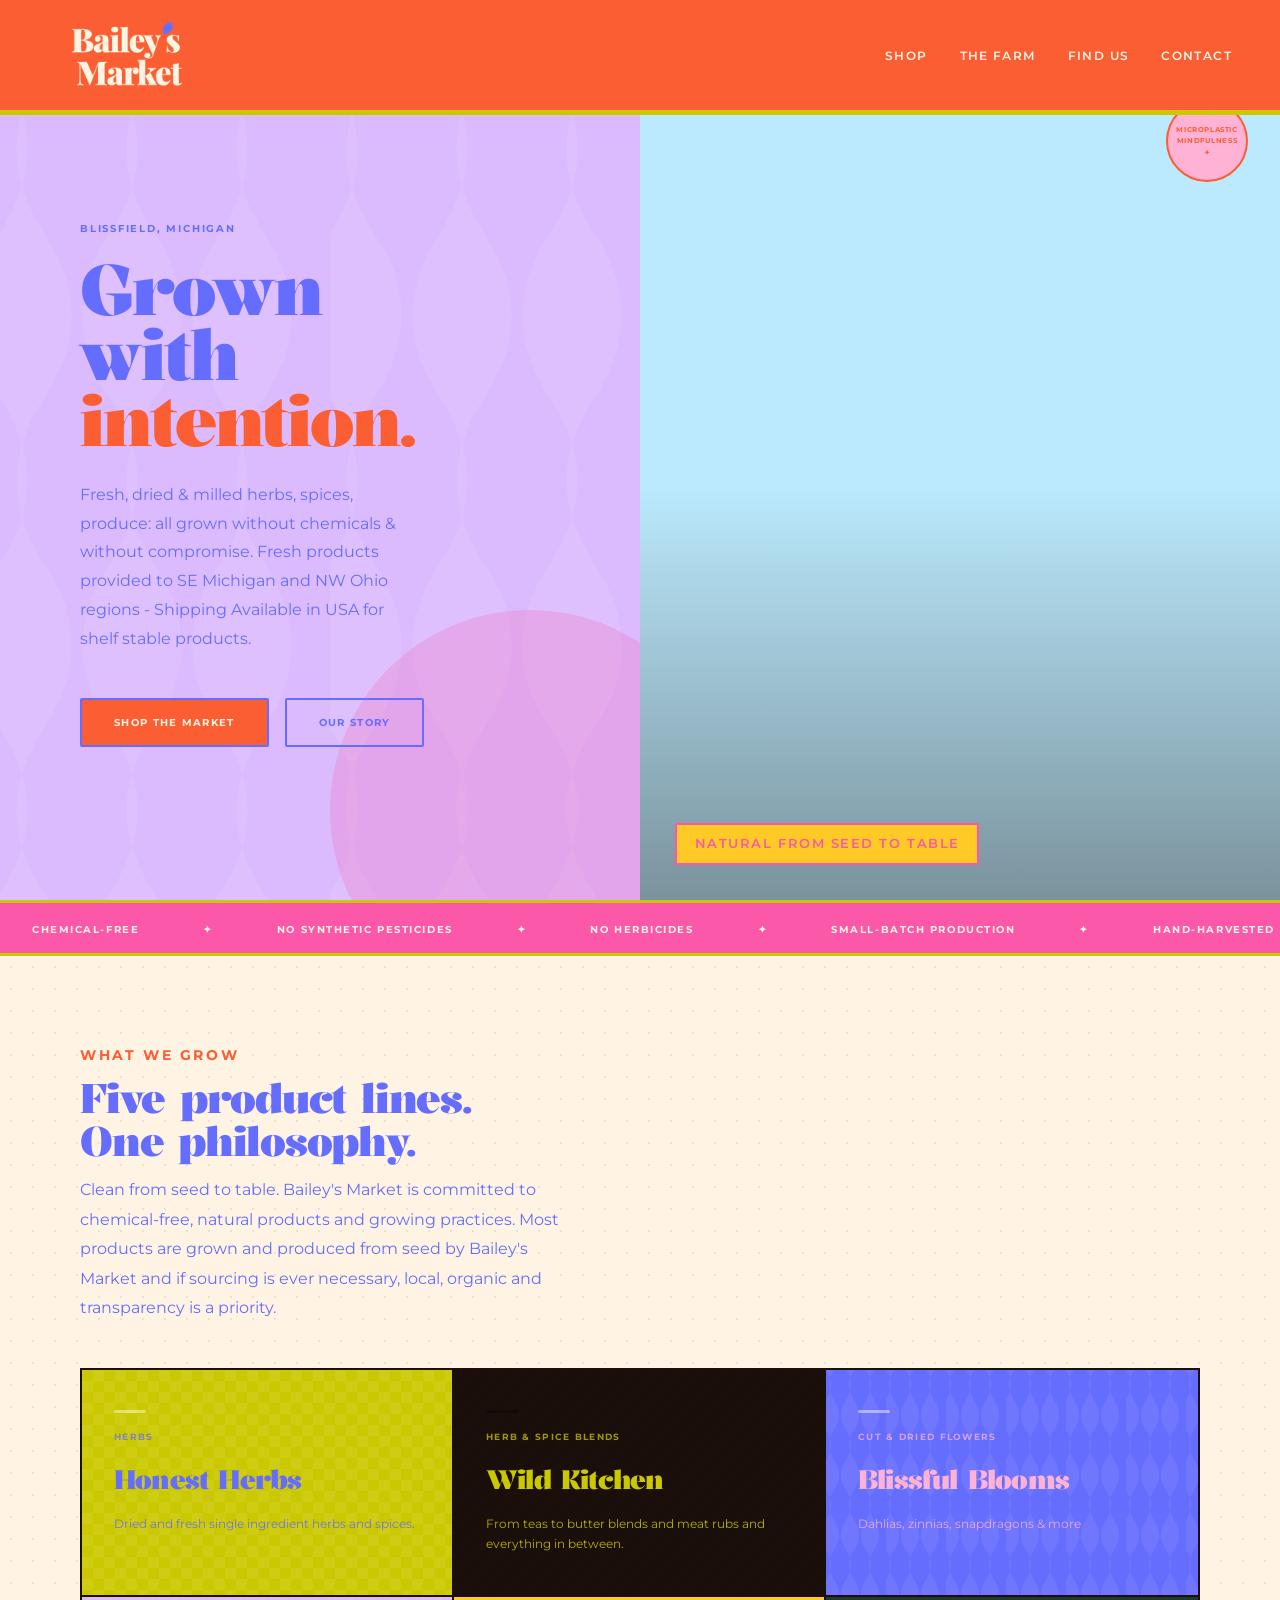
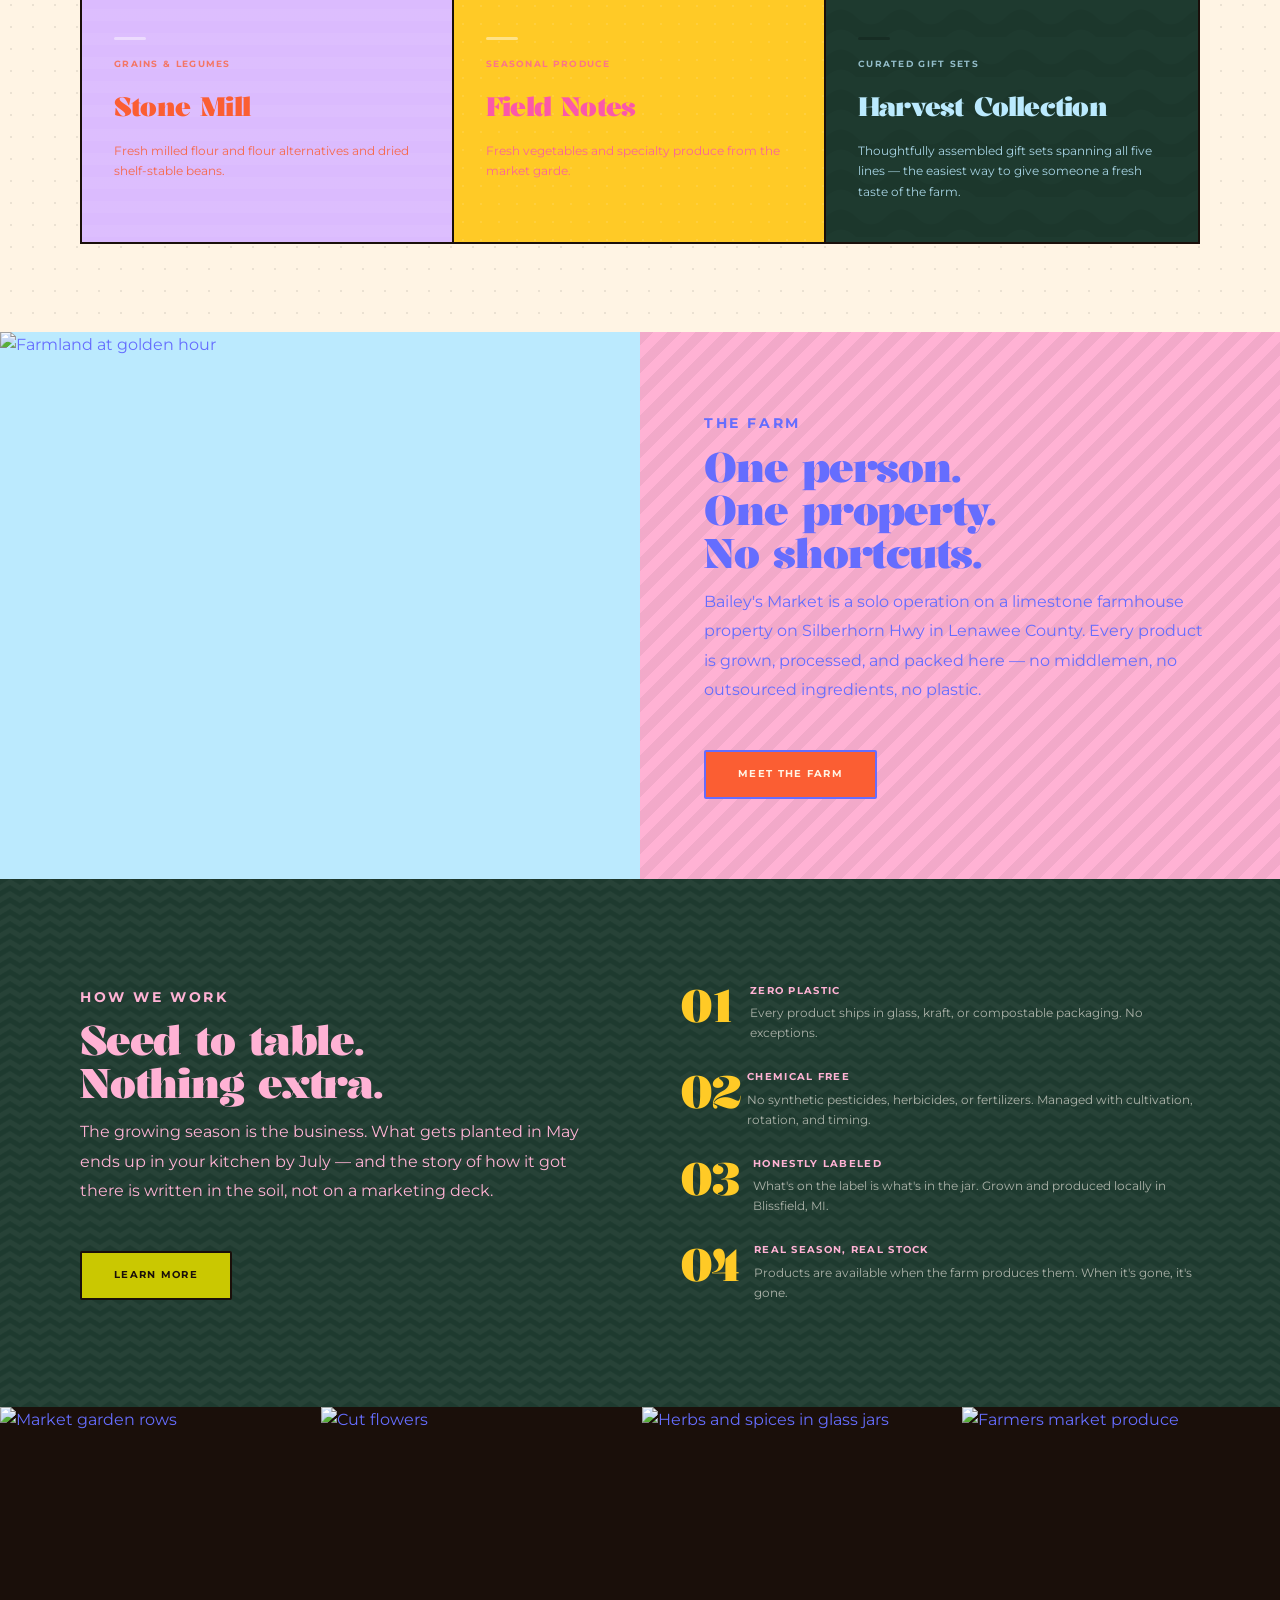
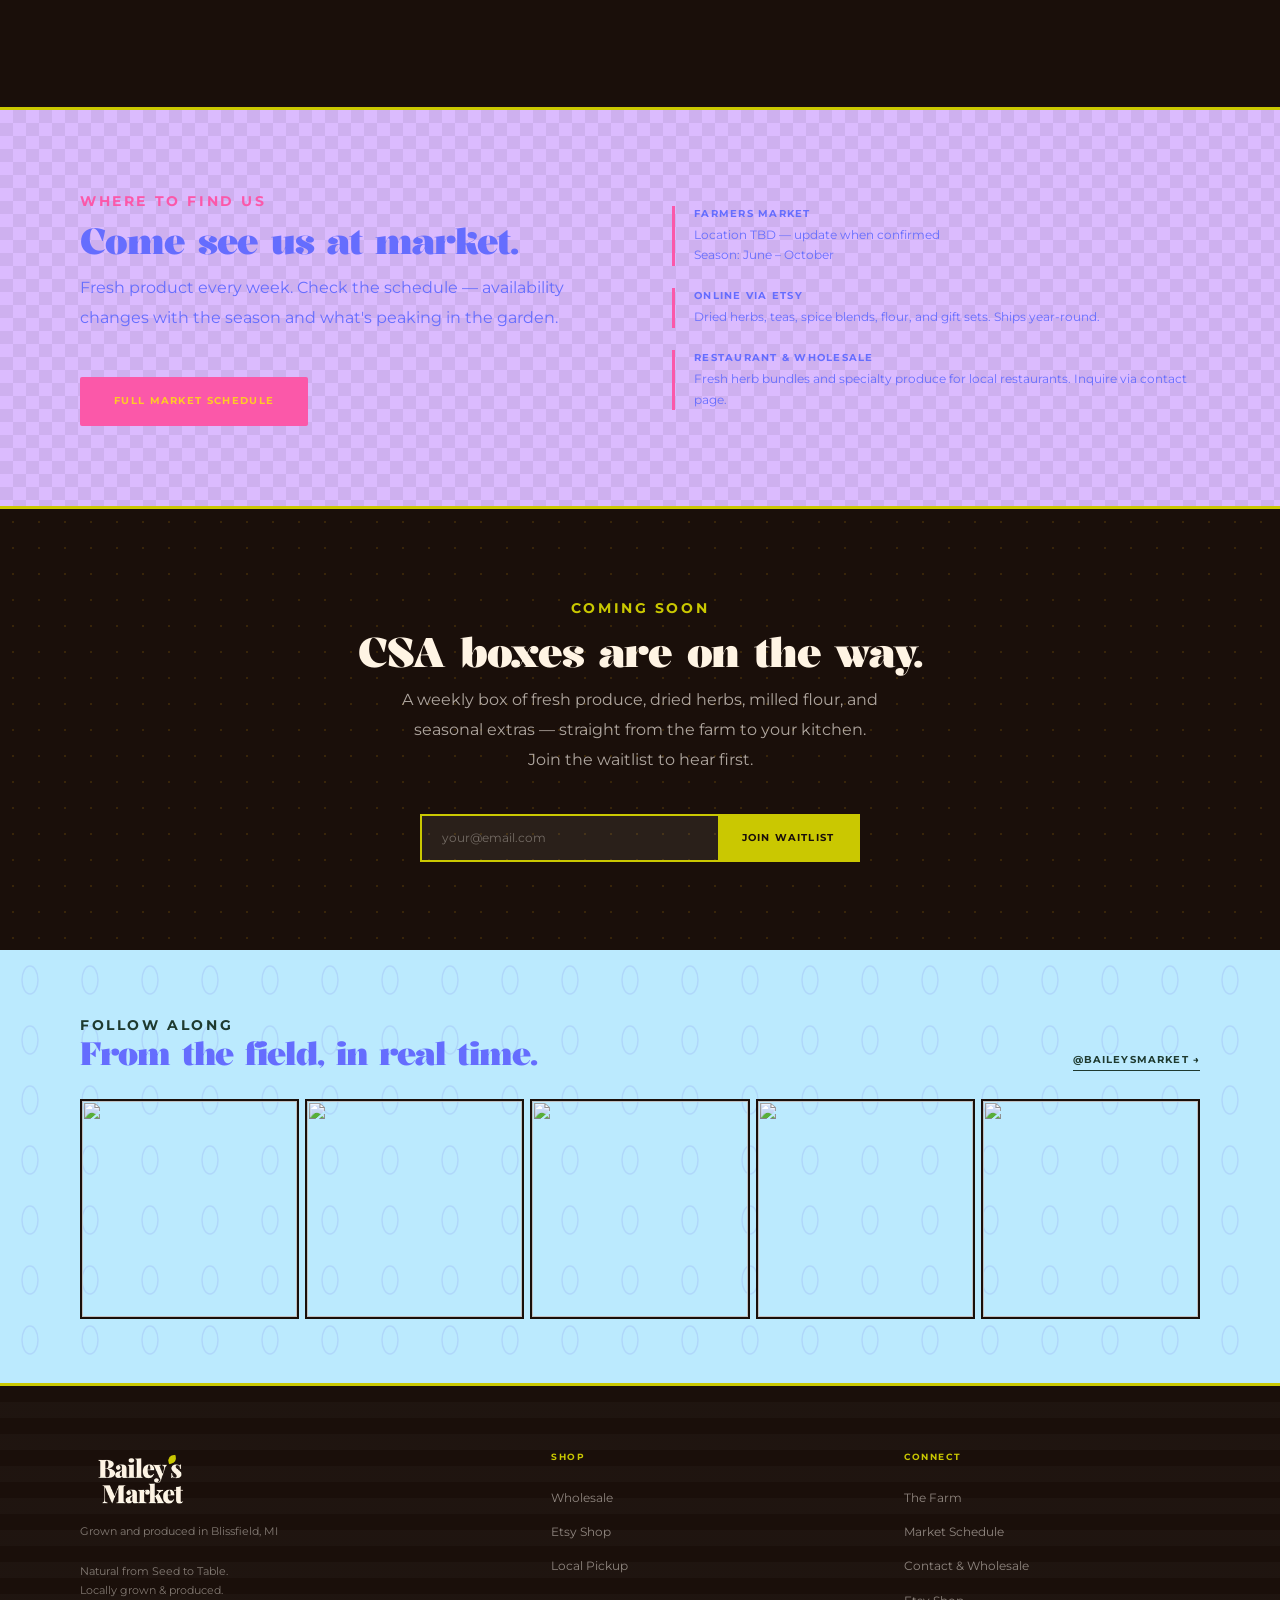
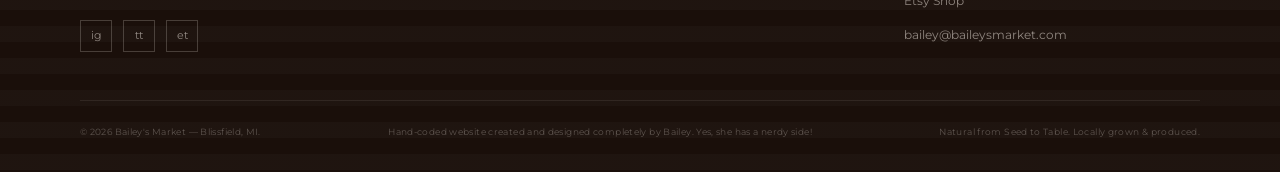
==== commit e8beeee4: "Update index.html update the 5 product lines" ====
--- a/index.html
+++ b/index.html
@@ -25,9 +25,9 @@
 
   <section class="hero">
     <div class="hero-left">
-      <p class="hero-eyebrow">Blissfield, Michigan — Providing Fresh to SE Michigan & NW Ohio - Shipping Available in the US for Dried Products</p>
+      <p class="hero-eyebrow">Blissfield, Michigan</p>
       <h1 class="hero-title">Grown<br>with<br><em>intention.</em></h1>
-      <p class="hero-sub">Cut flowers, herbs, milled flour, and fresh produce — all grown without chemicals & without compromise.</p>
+      <p class="hero-sub">Fresh, dried & milled herbs, spices, produce: all grown without chemicals & without compromise. Fresh products provided to SE Michigan and NW Ohio regions - Shipping Available in USA for shelf stable products.</p>
       <div class="hero-ctas">
         <a href="shop.html" class="btn btn-primary">Shop the Market</a>
         <a href="about.html" class="btn btn-outline">Our Story</a>
@@ -52,43 +52,43 @@
     <div class="lines-bg-pat"></div>
     <p class="section-label fade-up">What we grow</p>
     <h2 class="section-title fade-up">Five product lines.<br>One philosophy.</h2>
-    <p class="section-desc fade-up">Everything starts as a seed. Every product leaves here in glass, kraft, or nothing at all.</p>
+    <p class="section-desc fade-up">Clean from seed to table. Bailey's Market is committed to chemical-free, natural products and growing practices. Most products are grown and produced from seed by Bailey's Market and if sourcing is ever necessary, local, organic and transparency is a priority.</p>
     <div class="lines-grid">
       <div class="line-card lc-1 fade-up">
         <div class="line-card-accent"></div>
         <div class="line-card-sub">Herbs</div>
         <div class="line-card-name">Honest Herbs</div>
-        <p class="line-card-desc">Dried and fresh herbs, spice blends, and butter blends. Grown without chemicals, packed in glass.</p>
+        <p class="line-card-desc">Dried and fresh single ingredient herbs and spices.</p>
       </div>
       <div class="line-card lc-2 fade-up">
         <div class="line-card-accent"></div>
-        <div class="line-card-sub">Tea Herbs</div>
+        <div class="line-card-sub">Herb & Spice Blends</div>
         <div class="line-card-name">Wild Kitchen</div>
-        <p class="line-card-desc">Loose-leaf herbal blends grown and dried here. Field-to-cup in compostable kraft tins.</p>
+        <p class="line-card-desc">From teas to butter blends and meat rubs and everything in between.</p>
       </div>
       <div class="line-card lc-3 fade-up">
         <div class="line-card-accent"></div>
-        <div class="line-card-sub">Cut Flowers</div>
+        <div class="line-card-sub">Cut & Dried Flowers</div>
         <div class="line-card-name">Blissful Blooms</div>
-        <p class="line-card-desc">Dahlias, zinnias, snapdragons — grown in full sun on Silberhorn and cut fresh for market each week.</p>
+        <p class="line-card-desc">Dahlias, zinnias, snapdragons & more</p>
       </div>
       <div class="line-card lc-4 fade-up">
         <div class="line-card-accent"></div>
-        <div class="line-card-sub">Freshly Milled</div>
+        <div class="line-card-sub">Grains & Legumes</div>
         <div class="line-card-name">Stone Mill</div>
-        <p class="line-card-desc">Soft red winter wheat flour and stone-milled cornmeal. Milled fresh, packed in kraft with tin-tie closures.</p>
+        <p class="line-card-desc">Fresh milled flour and flour alternatives and dried shelf-stable beans.</p>
       </div>
       <div class="line-card lc-5 fade-up">
         <div class="line-card-accent"></div>
         <div class="line-card-sub">Seasonal Produce</div>
         <div class="line-card-name">Field Notes</div>
-        <p class="line-card-desc">Fresh vegetables and specialty produce from the market garden. Chemical-free, in season, picked to order.</p>
+        <p class="line-card-desc">Fresh vegetables and specialty produce from the market garde.</p>
       </div>
       <div class="line-card lc-6 fade-up">
         <div class="line-card-accent"></div>
         <div class="line-card-sub">Curated Gift Sets</div>
         <div class="line-card-name">Harvest Collection</div>
-        <p class="line-card-desc">Thoughtfully assembled gift sets spanning all five lines — the easiest way to give someone a taste of the farm.</p>
+        <p class="line-card-desc">Thoughtfully assembled gift sets spanning all five lines — the easiest way to give someone a fresh taste of the farm.</p>
       </div>
     </div>
   </section>
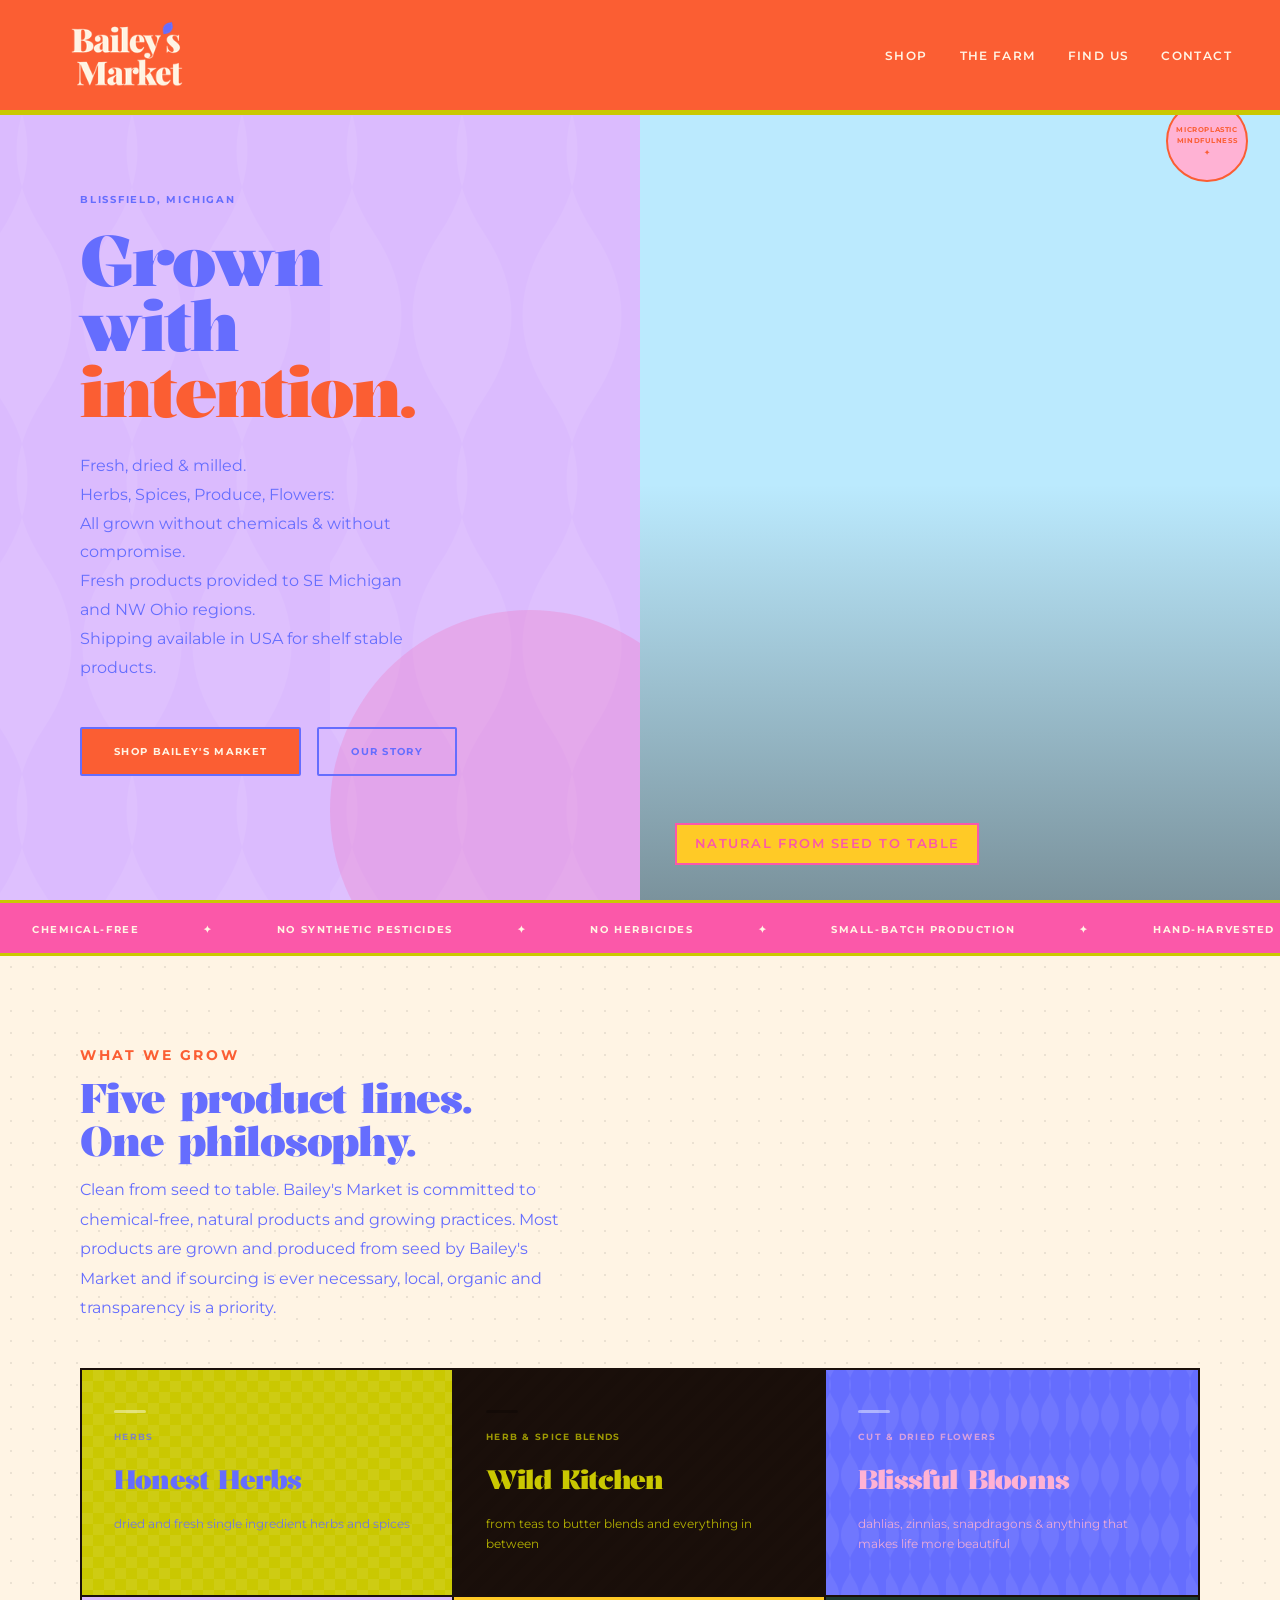
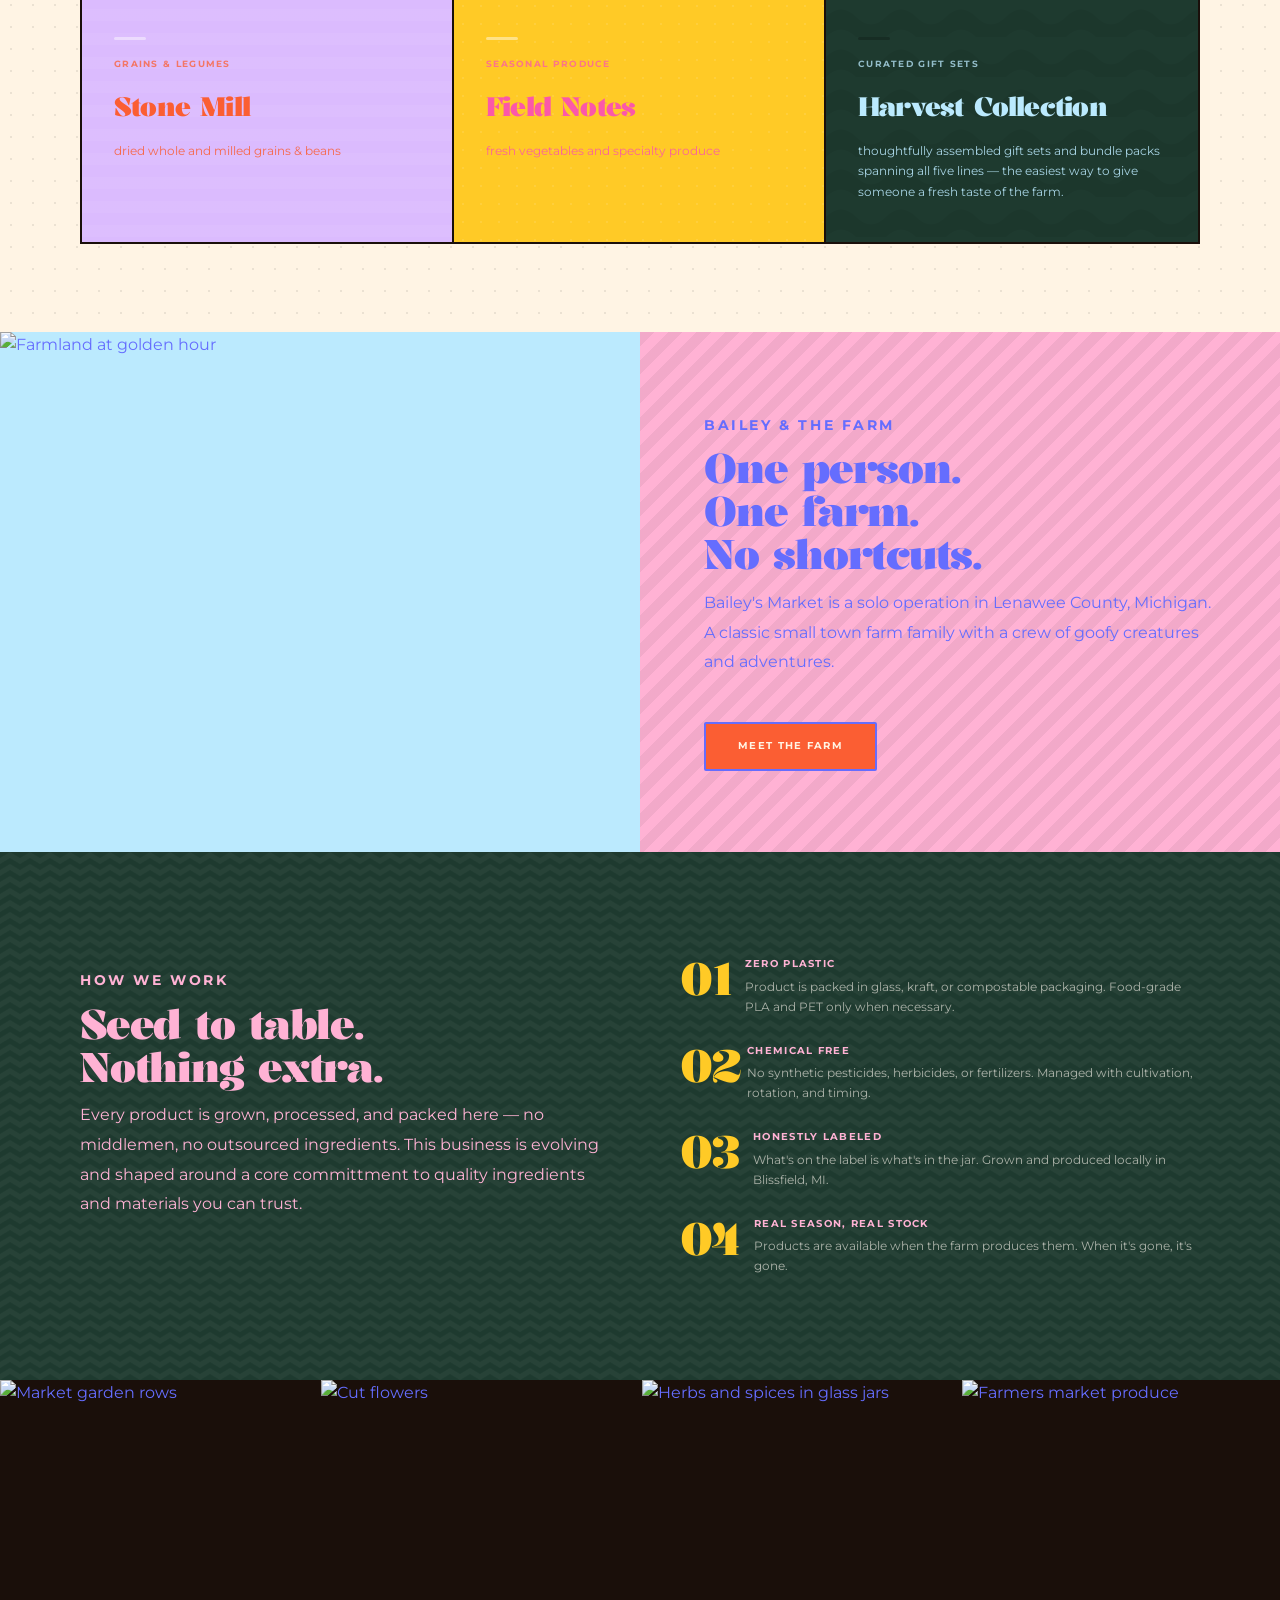
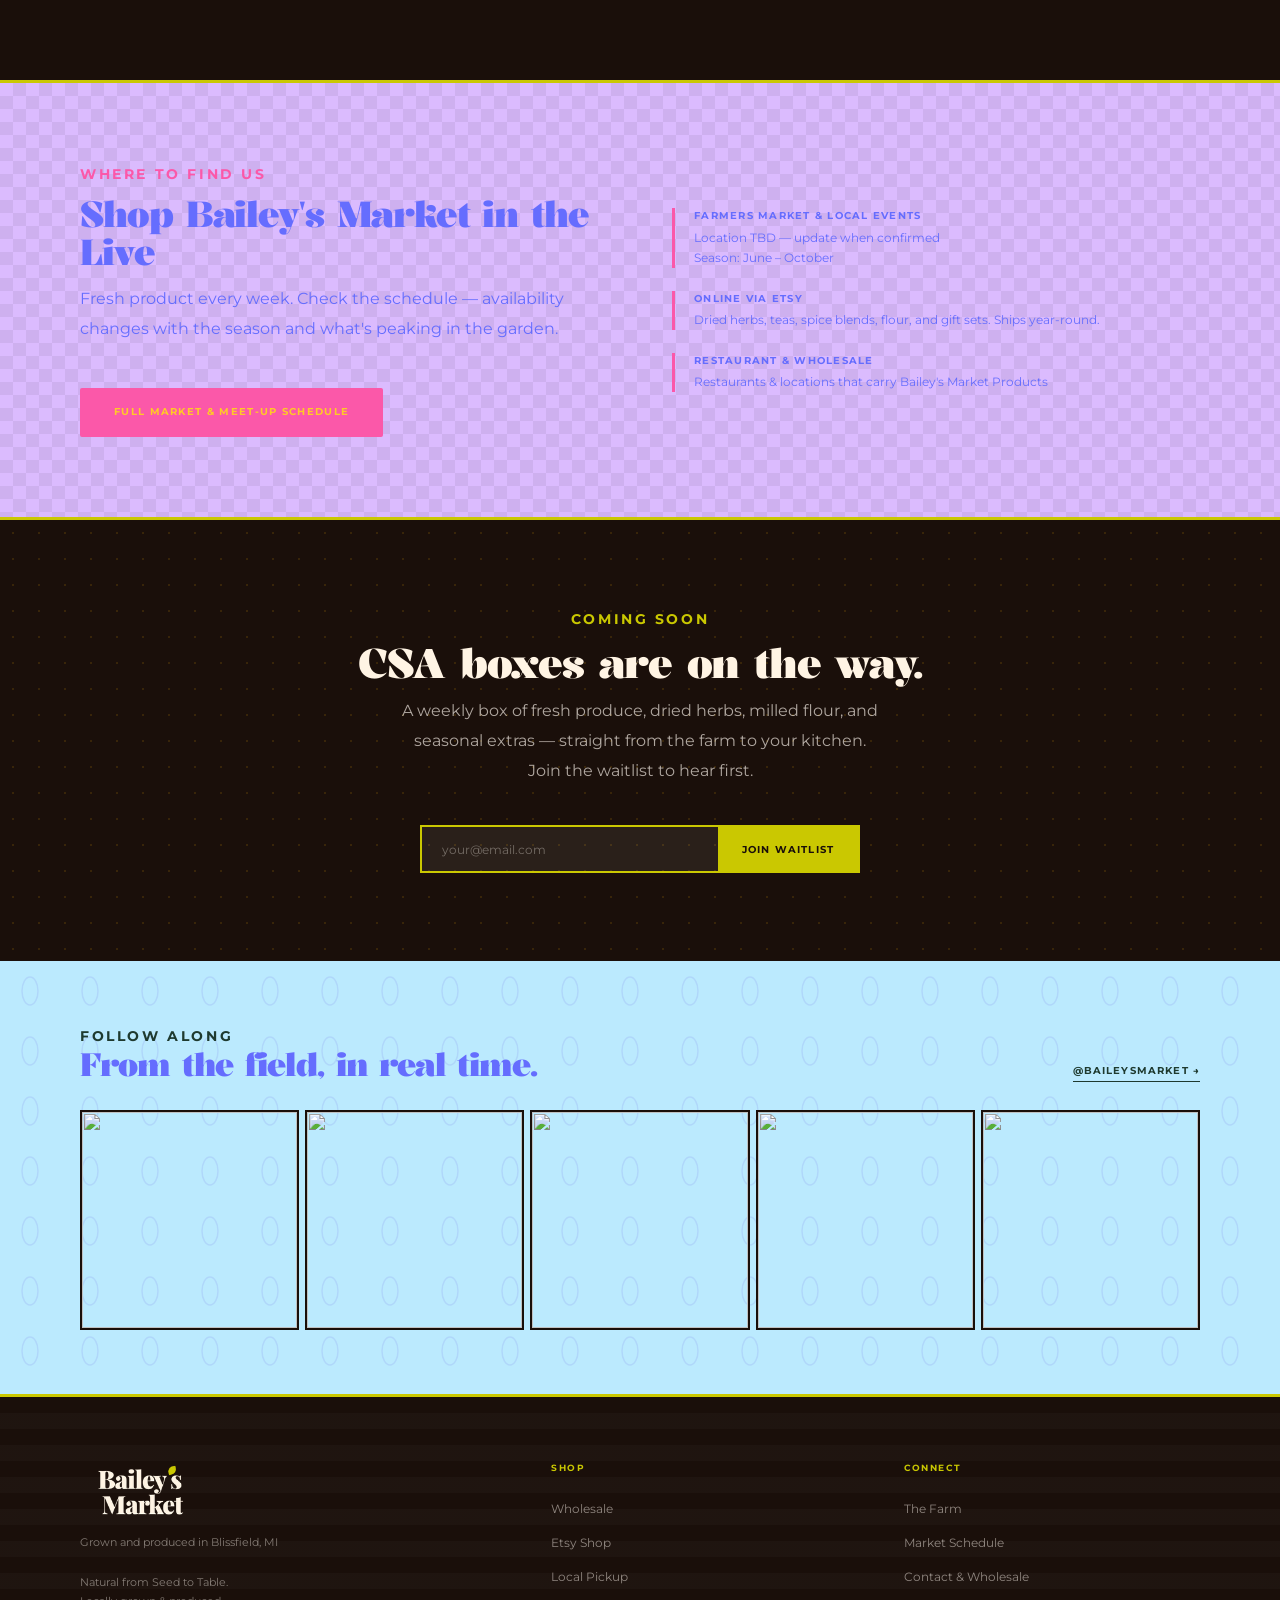
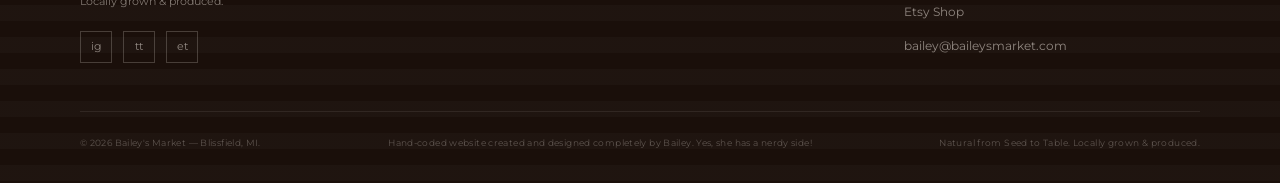
==== commit ba47d8f3: "Update index.html" ====
--- a/index.html
+++ b/index.html
@@ -27,9 +27,9 @@
     <div class="hero-left">
       <p class="hero-eyebrow">Blissfield, Michigan</p>
       <h1 class="hero-title">Grown<br>with<br><em>intention.</em></h1>
-      <p class="hero-sub">Fresh, dried & milled herbs, spices, produce: all grown without chemicals & without compromise. Fresh products provided to SE Michigan and NW Ohio regions - Shipping Available in USA for shelf stable products.</p>
+      <p class="hero-sub">Fresh, dried & milled.<br>Herbs, Spices, Produce, Flowers:<br>All grown without chemicals & without compromise.<br>Fresh products provided to SE Michigan and NW Ohio regions.<br>Shipping available in USA for shelf stable products.</p>
       <div class="hero-ctas">
-        <a href="shop.html" class="btn btn-primary">Shop the Market</a>
+        <a href="shop.html" class="btn btn-primary">Shop Bailey's Market</a>
         <a href="about.html" class="btn btn-outline">Our Story</a>
       </div>
     </div>
@@ -58,37 +58,37 @@
         <div class="line-card-accent"></div>
         <div class="line-card-sub">Herbs</div>
         <div class="line-card-name">Honest Herbs</div>
-        <p class="line-card-desc">Dried and fresh single ingredient herbs and spices.</p>
+        <p class="line-card-desc">dried and fresh single ingredient herbs and spices</p>
       </div>
       <div class="line-card lc-2 fade-up">
         <div class="line-card-accent"></div>
         <div class="line-card-sub">Herb & Spice Blends</div>
         <div class="line-card-name">Wild Kitchen</div>
-        <p class="line-card-desc">From teas to butter blends and meat rubs and everything in between.</p>
+        <p class="line-card-desc">from teas to butter blends and everything in between</p>
       </div>
       <div class="line-card lc-3 fade-up">
         <div class="line-card-accent"></div>
         <div class="line-card-sub">Cut & Dried Flowers</div>
         <div class="line-card-name">Blissful Blooms</div>
-        <p class="line-card-desc">Dahlias, zinnias, snapdragons & more</p>
+        <p class="line-card-desc">dahlias, zinnias, snapdragons & anything that makes life more beautiful</p>
       </div>
       <div class="line-card lc-4 fade-up">
         <div class="line-card-accent"></div>
         <div class="line-card-sub">Grains & Legumes</div>
         <div class="line-card-name">Stone Mill</div>
-        <p class="line-card-desc">Fresh milled flour and flour alternatives and dried shelf-stable beans.</p>
+        <p class="line-card-desc">dried whole and milled grains & beans</p>
       </div>
       <div class="line-card lc-5 fade-up">
         <div class="line-card-accent"></div>
         <div class="line-card-sub">Seasonal Produce</div>
         <div class="line-card-name">Field Notes</div>
-        <p class="line-card-desc">Fresh vegetables and specialty produce from the market garde.</p>
+        <p class="line-card-desc">fresh vegetables and specialty produce</p>
       </div>
       <div class="line-card lc-6 fade-up">
         <div class="line-card-accent"></div>
         <div class="line-card-sub">Curated Gift Sets</div>
         <div class="line-card-name">Harvest Collection</div>
-        <p class="line-card-desc">Thoughtfully assembled gift sets spanning all five lines — the easiest way to give someone a fresh taste of the farm.</p>
+        <p class="line-card-desc">thoughtfully assembled gift sets and bundle packs spanning all five lines — the easiest way to give someone a fresh taste of the farm.</p>
       </div>
     </div>
   </section>
@@ -98,22 +98,21 @@
       <img src="https://images.unsplash.com/photo-1500382017468-9049fed747ef?w=900&auto=format&fit=crop&q=80" alt="Farmland at golden hour" loading="lazy" />
     </div>
     <div class="about-content">
-      <p class="section-label">The farm</p>
-      <h2 class="section-title fade-up">One person.<br>One property.<br>No shortcuts.</h2>
-      <p class="section-desc fade-up">Bailey's Market is a solo operation on a limestone farmhouse property on Silberhorn Hwy in Lenawee County. Every product is grown, processed, and packed here — no middlemen, no outsourced ingredients, no plastic.</p>
+      <p class="section-label">Bailey & the farm</p>
+      <h2 class="section-title fade-up">One person.<br>One farm.<br>No shortcuts.</h2>
+      <p class="section-desc fade-up">Bailey's Market is a solo operation in Lenawee County, Michigan. A classic small town farm family with a crew of goofy creatures and adventures.</p>
       <a href="about.html" class="btn btn-primary fade-up">Meet the Farm</a>
     </div>
   </section>
 
   <section class="philosophy">
     <div>
-      <p class="section-label">How we work</p>
+      <p class="section-label">How We Work</p>
       <h2 class="section-title fade-up">Seed to table.<br>Nothing extra.</h2>
-      <p class="section-desc fade-up">The growing season is the business. What gets planted in May ends up in your kitchen by July — and the story of how it got there is written in the soil, not on a marketing deck.</p>
-      <a href="about.html" class="btn btn-guava fade-up">Learn more</a>
+      <p class="section-desc fade-up">Every product is grown, processed, and packed here — no middlemen, no outsourced ingredients. This business is evolving and shaped around a core committment to quality ingredients and materials you can trust.</p>
     </div>
     <div class="phil-pillars">
-      <div class="pillar fade-up"><div class="pillar-num">01</div><div class="pillar-text"><h4>Zero Plastic</h4><p>Every product ships in glass, kraft, or compostable packaging. No exceptions.</p></div></div>
+      <div class="pillar fade-up"><div class="pillar-num">01</div><div class="pillar-text"><h4>Zero Plastic</h4><p>Product is packed in glass, kraft, or compostable packaging. Food-grade PLA and PET only when necessary.</p></div></div>
       <div class="pillar fade-up"><div class="pillar-num">02</div><div class="pillar-text"><h4>Chemical Free</h4><p>No synthetic pesticides, herbicides, or fertilizers. Managed with cultivation, rotation, and timing.</p></div></div>
       <div class="pillar fade-up"><div class="pillar-num">03</div><div class="pillar-text"><h4>Honestly Labeled</h4><p>What's on the label is what's in the jar. Grown and produced locally in Blissfield, MI.</p></div></div>
       <div class="pillar fade-up"><div class="pillar-num">04</div><div class="pillar-text"><h4>Real Season, Real Stock</h4><p>Products are available when the farm produces them. When it's gone, it's gone.</p></div></div>
@@ -130,14 +129,14 @@
   <section class="market-section">
     <div>
       <p class="section-label">Where to find us</p>
-      <h2 class="section-title fade-up">Come see us at market.</h2>
+      <h2 class="section-title fade-up">Shop Bailey's Market in the Live</h2>
       <p class="section-desc fade-up">Fresh product every week. Check the schedule — availability changes with the season and what's peaking in the garden.</p>
-      <a href="markets.html" class="btn btn-dark fade-up">Full Market Schedule</a>
+      <a href="markets.html" class="btn btn-dark fade-up">Full Market & Meet-Up Schedule</a>
     </div>
     <div class="market-details">
-      <div class="market-item fade-up"><h4>Farmers Market</h4><p>Location TBD — update when confirmed<br>Season: June – October</p></div>
+      <div class="market-item fade-up"><h4>Farmers Market & Local Events</h4><p>Location TBD — update when confirmed<br>Season: June – October</p></div>
       <div class="market-item fade-up"><h4>Online via Etsy</h4><p>Dried herbs, teas, spice blends, flour, and gift sets. Ships year-round.</p></div>
-      <div class="market-item fade-up"><h4>Restaurant &amp; Wholesale</h4><p>Fresh herb bundles and specialty produce for local restaurants. Inquire via contact page.</p></div>
+      <div class="market-item fade-up"><h4>Restaurant &amp; Wholesale</h4><p>Restaurants & locations that carry Bailey's Market Products</p></div>
     </div>
   </section>
 
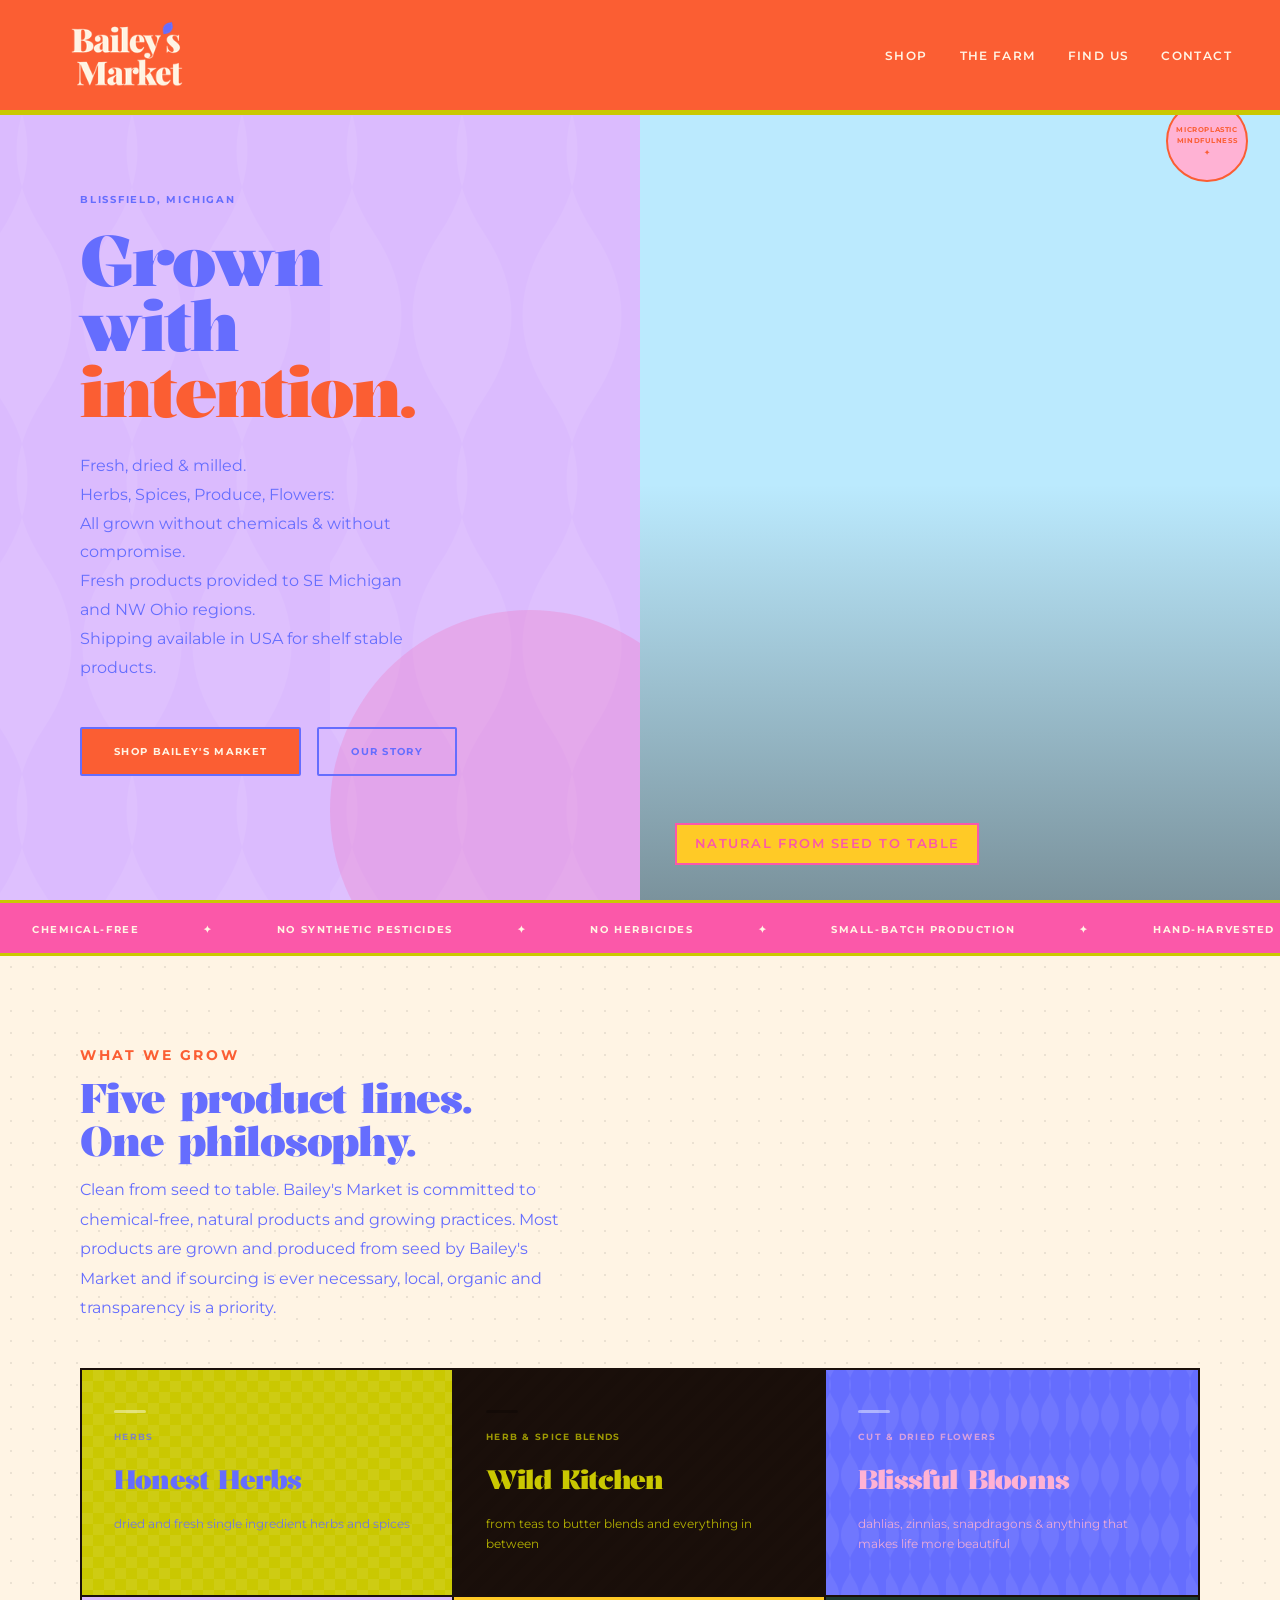
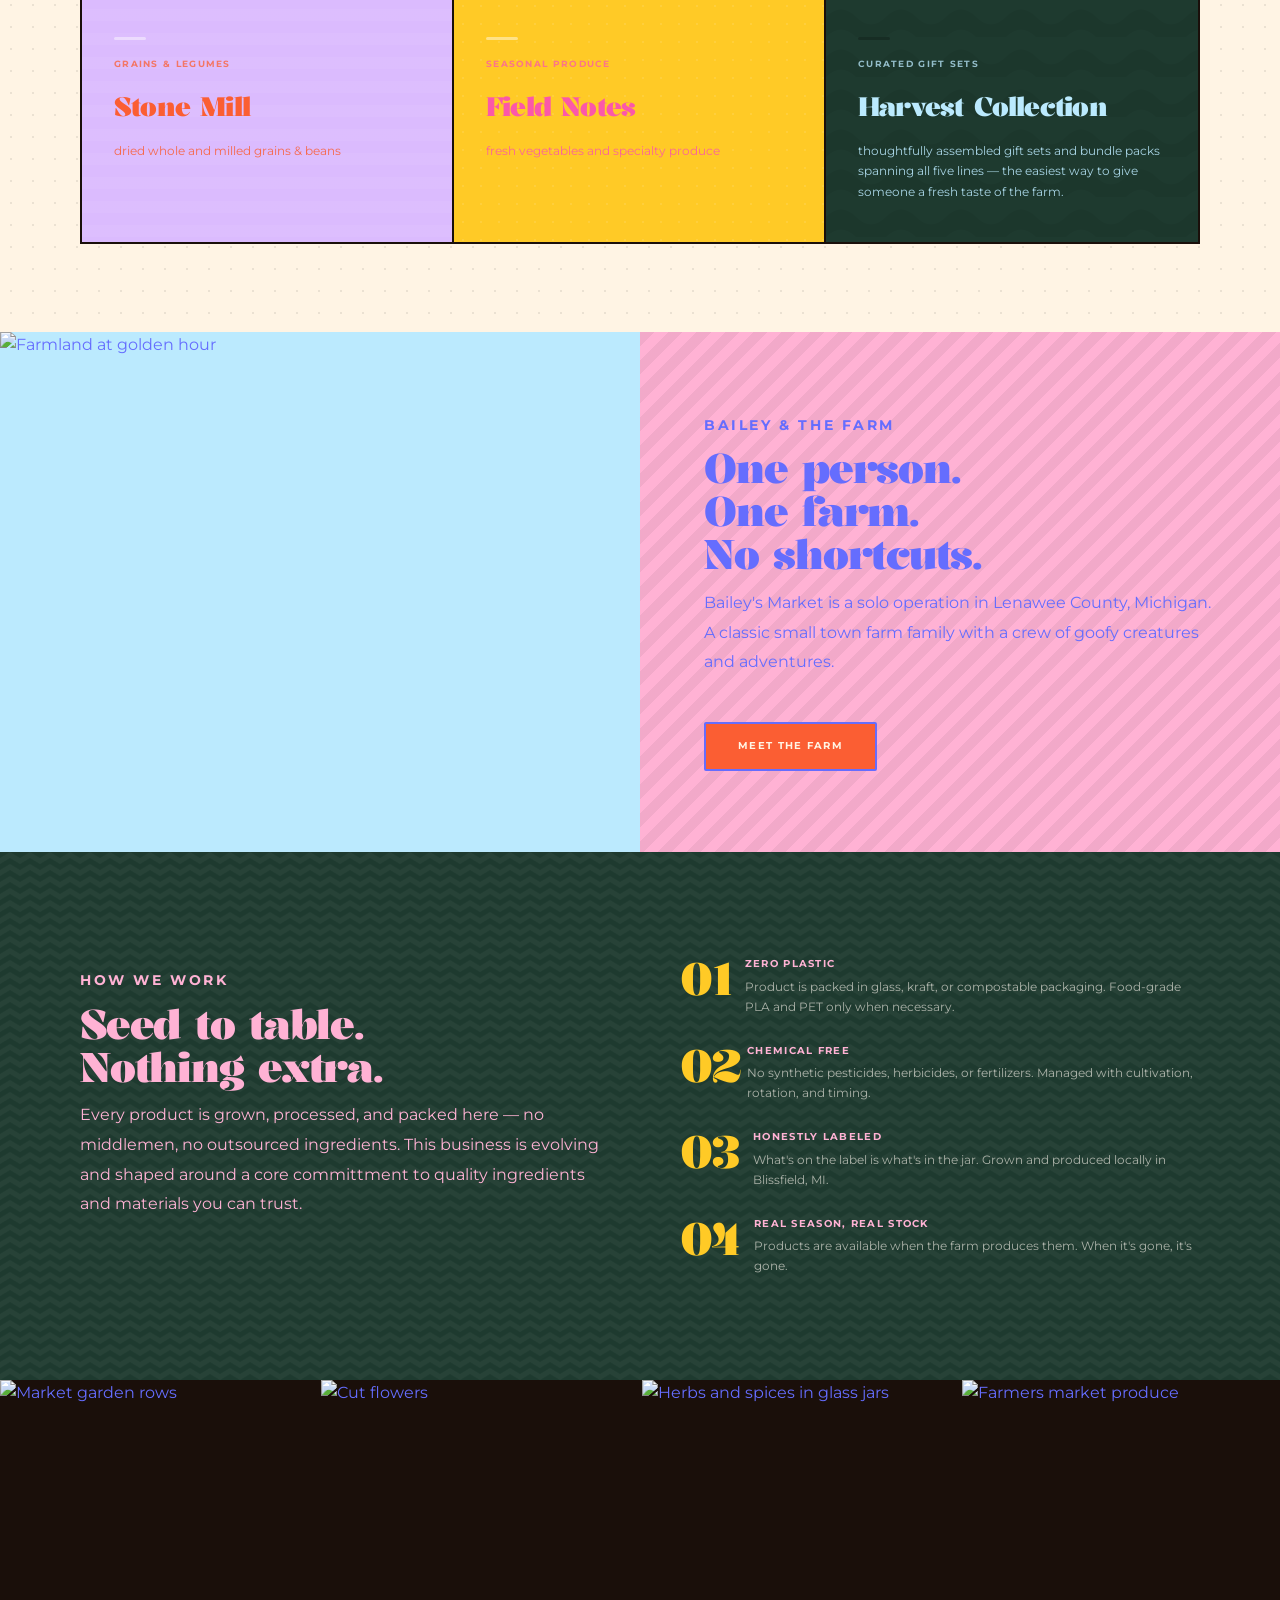
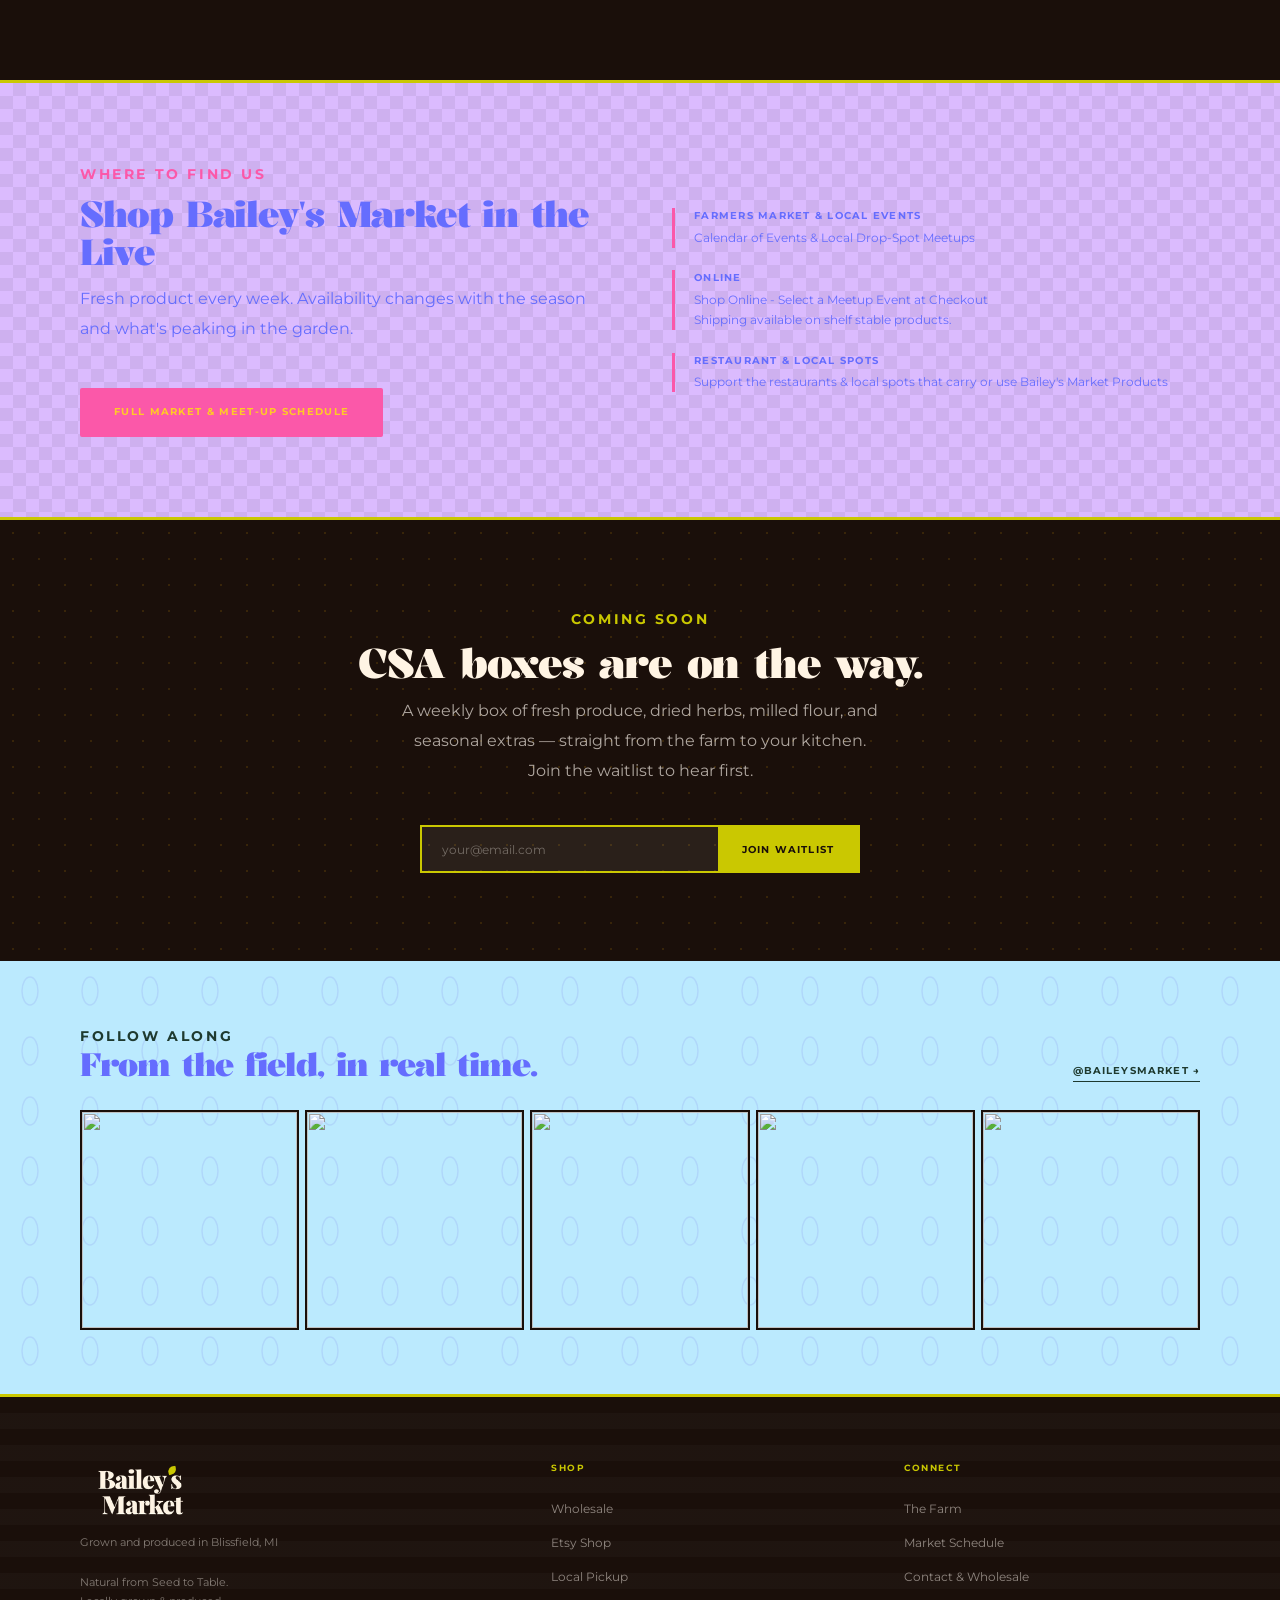
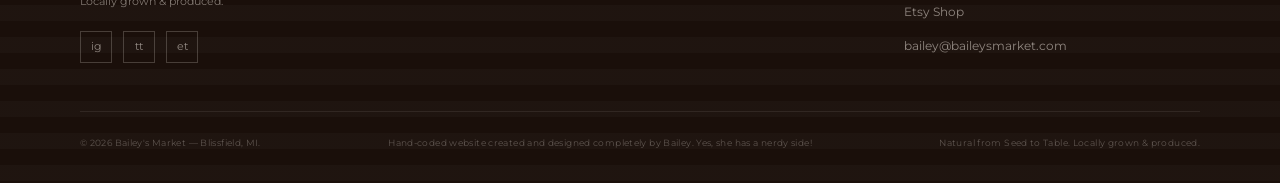
==== commit 3d1773c3: "Update index.html" ====
--- a/index.html
+++ b/index.html
@@ -130,13 +130,13 @@
     <div>
       <p class="section-label">Where to find us</p>
       <h2 class="section-title fade-up">Shop Bailey's Market in the Live</h2>
-      <p class="section-desc fade-up">Fresh product every week. Check the schedule — availability changes with the season and what's peaking in the garden.</p>
+      <p class="section-desc fade-up">Fresh product every week. Availability changes with the season and what's peaking in the garden.</p>
       <a href="markets.html" class="btn btn-dark fade-up">Full Market & Meet-Up Schedule</a>
     </div>
     <div class="market-details">
-      <div class="market-item fade-up"><h4>Farmers Market & Local Events</h4><p>Location TBD — update when confirmed<br>Season: June – October</p></div>
-      <div class="market-item fade-up"><h4>Online via Etsy</h4><p>Dried herbs, teas, spice blends, flour, and gift sets. Ships year-round.</p></div>
-      <div class="market-item fade-up"><h4>Restaurant &amp; Wholesale</h4><p>Restaurants & locations that carry Bailey's Market Products</p></div>
+      <div class="market-item fade-up"><h4>Farmers Market & Local Events</h4><p>Calendar of Events & Local Drop-Spot Meetups</p></div>
+      <div class="market-item fade-up"><h4>Online</h4><p>Shop Online - Select a Meetup Event at Checkout<br>Shipping available on shelf stable products. </p></div>
+      <div class="market-item fade-up"><h4>Restaurant &amp; Local Spots</h4><p>Support the restaurants & local spots that carry or use Bailey's Market Products</p></div>
     </div>
   </section>
 
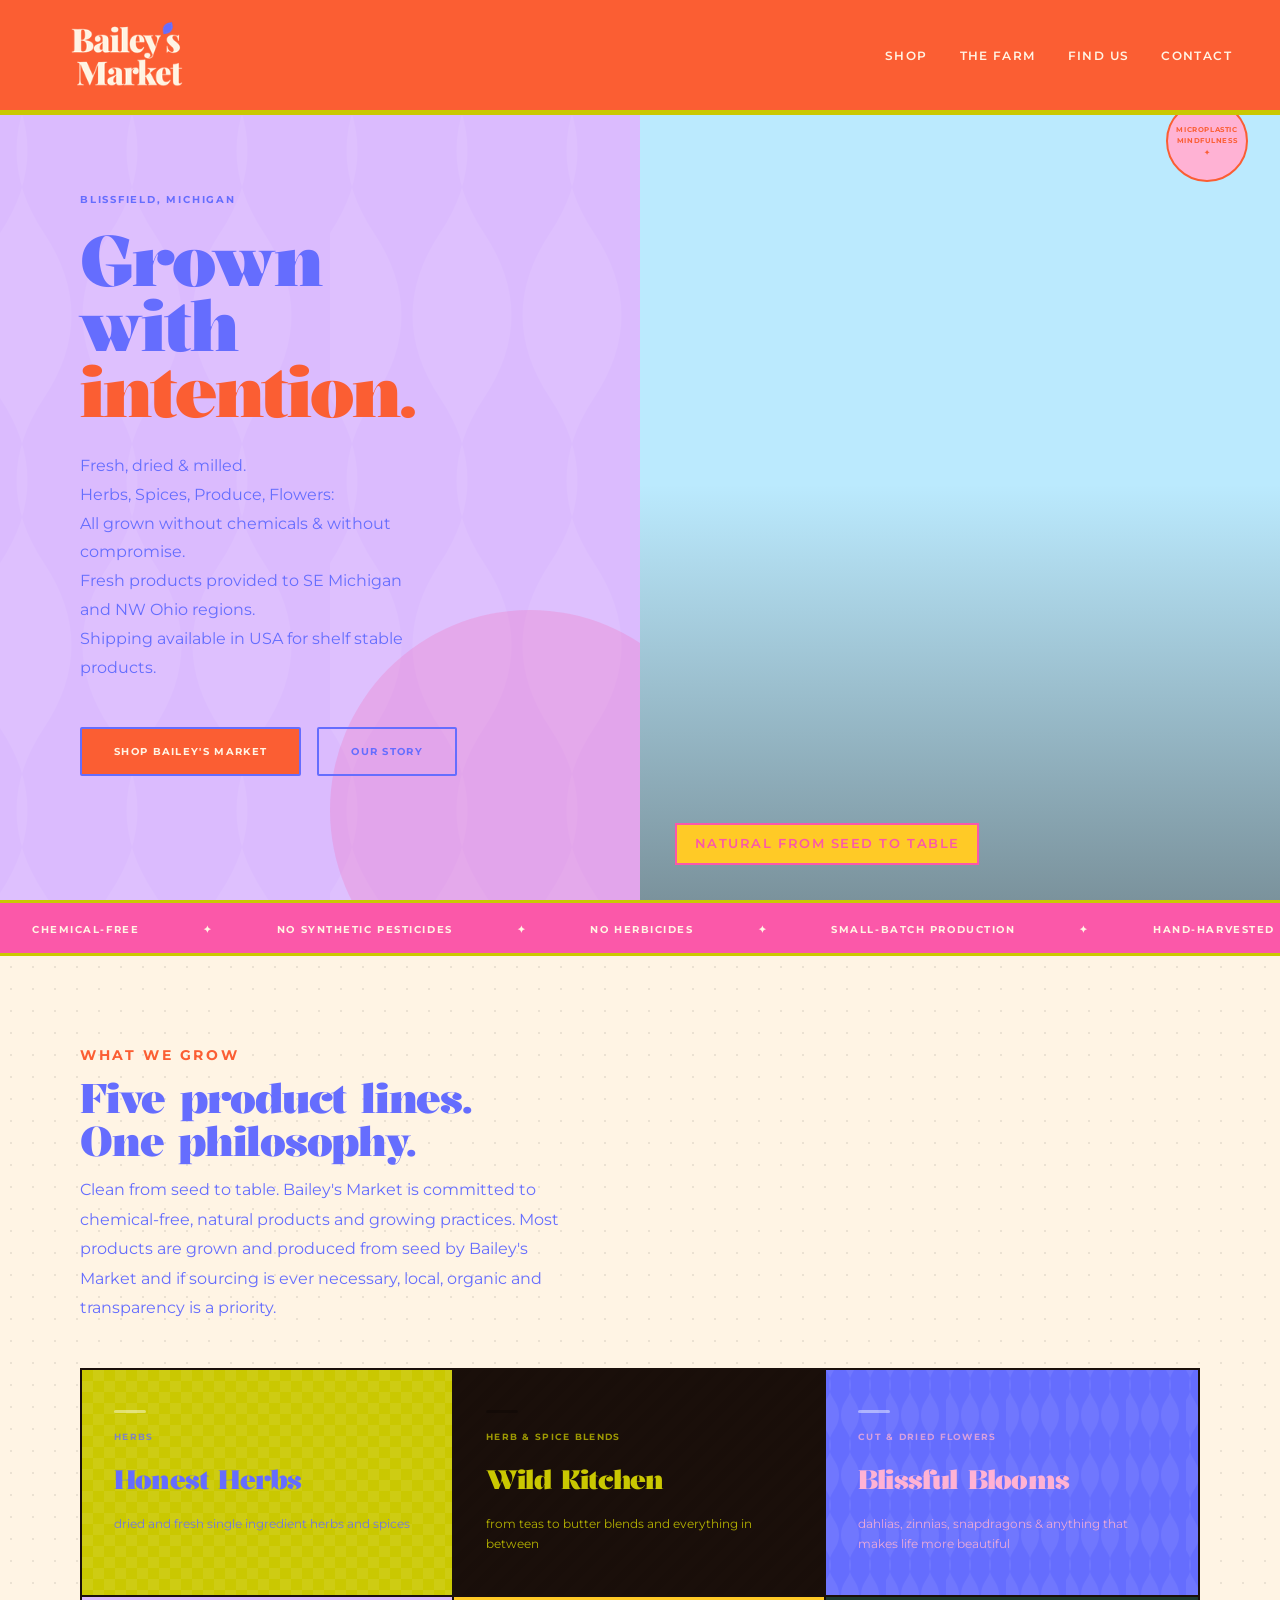
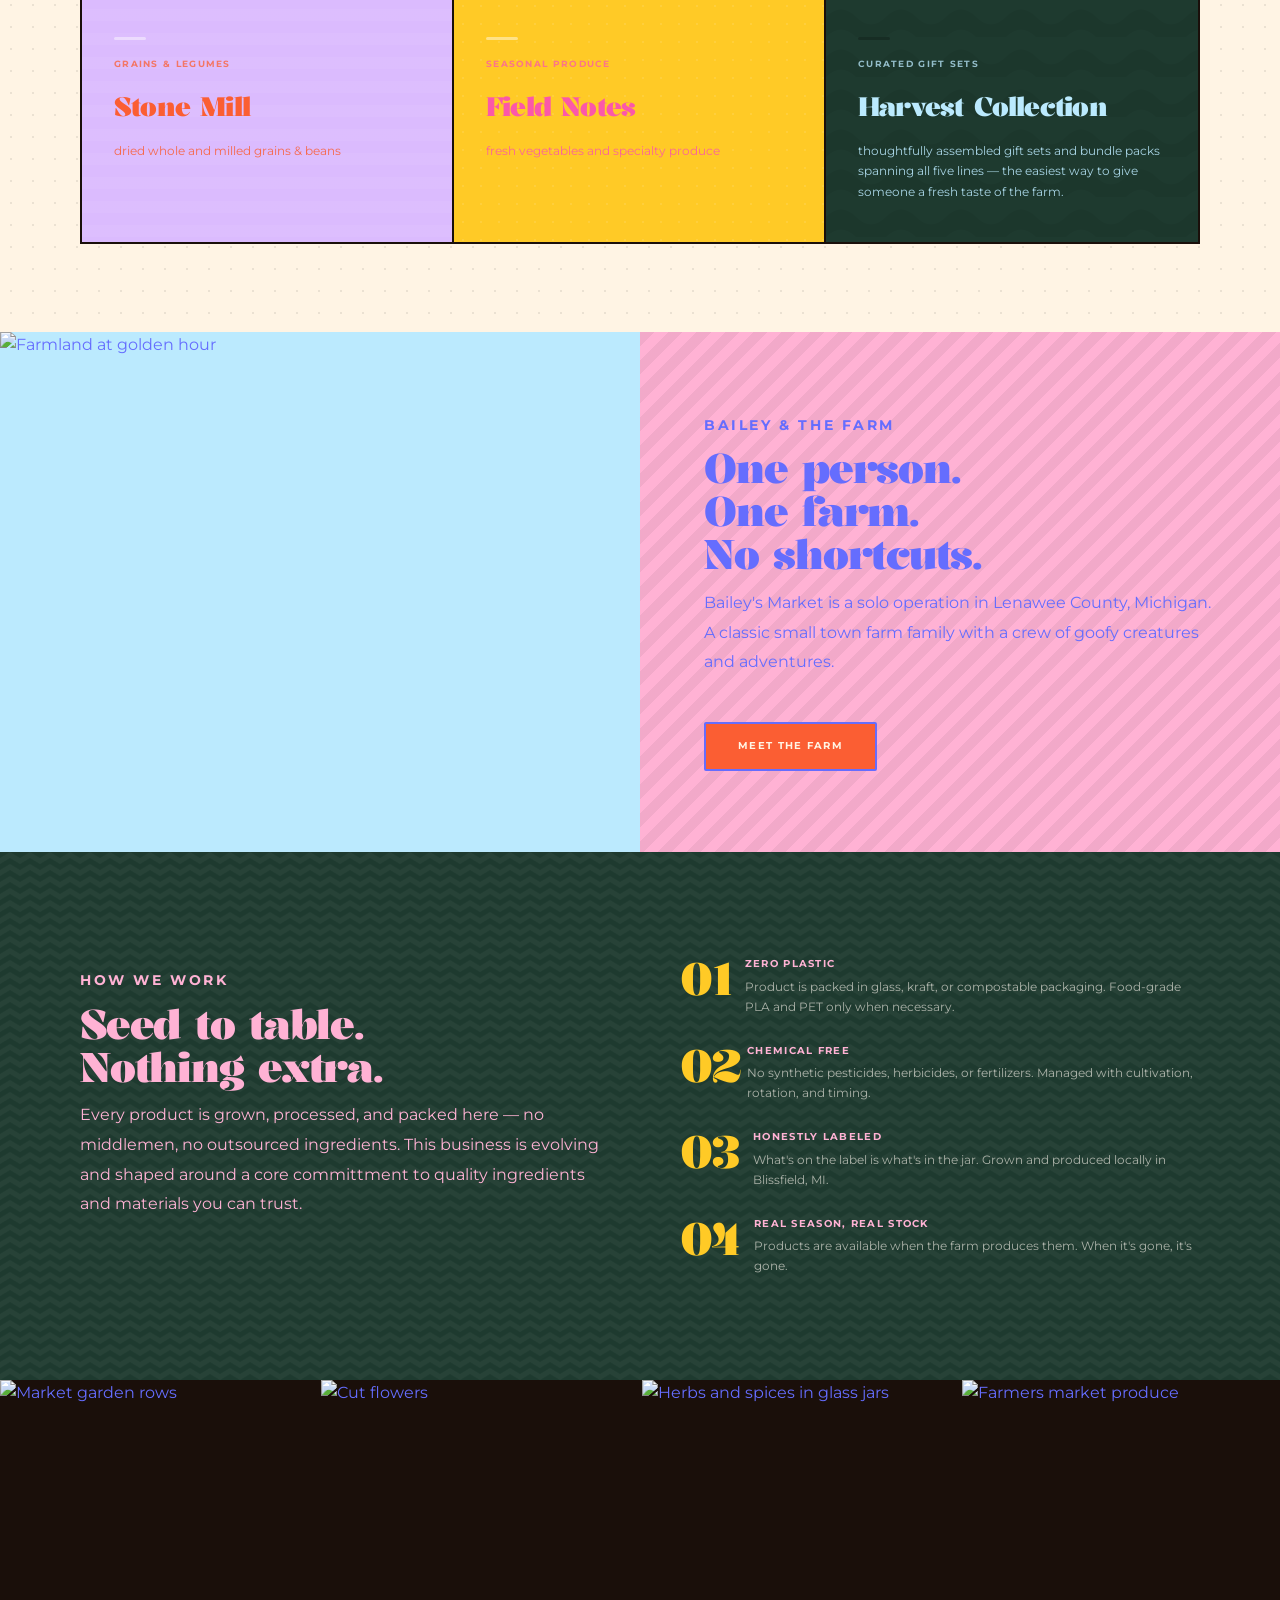
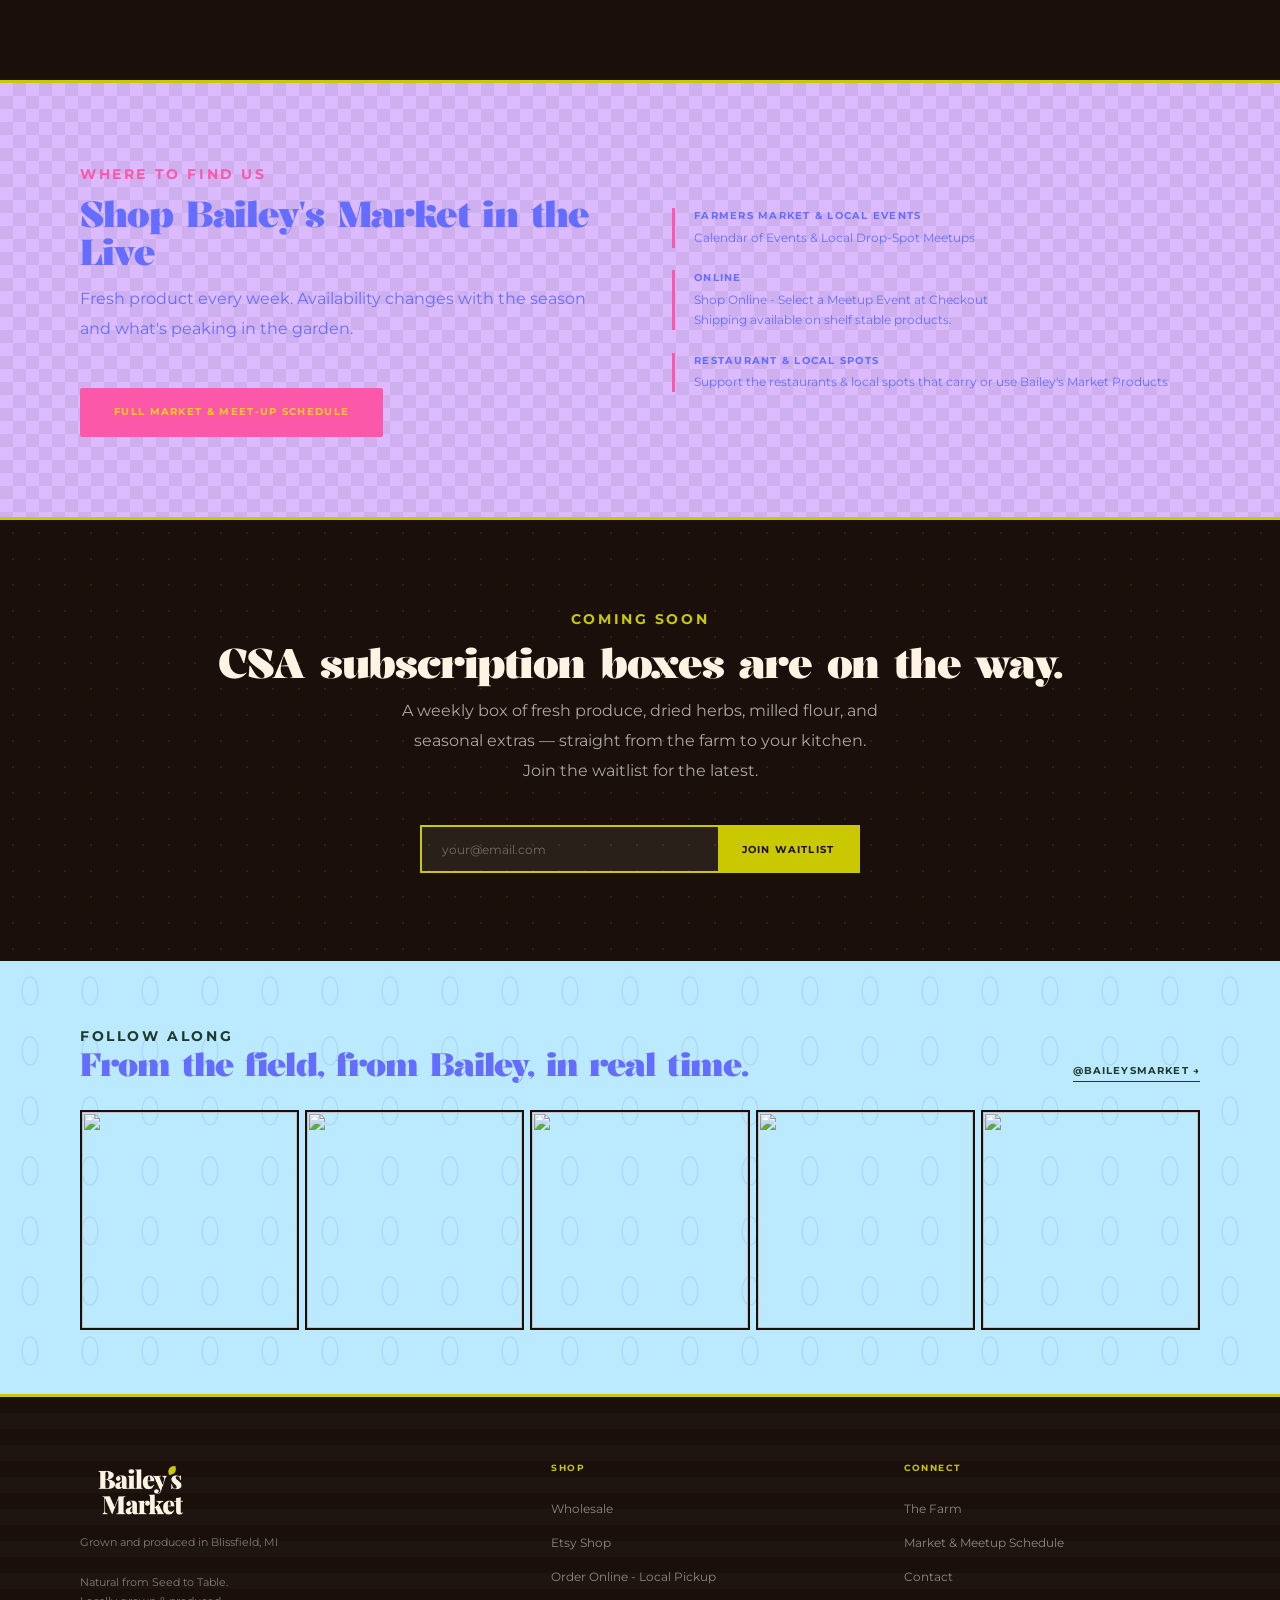
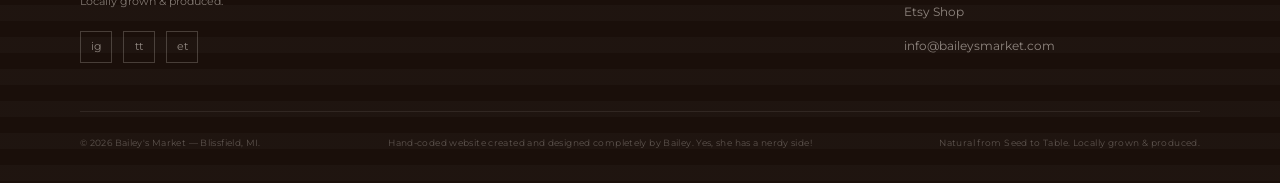
==== commit 8ceda3a3: "Update index.html" ====
--- a/index.html
+++ b/index.html
@@ -142,8 +142,8 @@
 
   <section class="waitlist">
     <p class="section-label">Coming soon</p>
-    <h2 class="section-title fade-up">CSA boxes are on the way.</h2>
-    <p class="section-desc fade-up">A weekly box of fresh produce, dried herbs, milled flour, and seasonal extras — straight from the farm to your kitchen. Join the waitlist to hear first.</p>
+    <h2 class="section-title fade-up">CSA subscription boxes are on the way.</h2>
+    <p class="section-desc fade-up">A weekly box of fresh produce, dried herbs, milled flour, and seasonal extras — straight from the farm to your kitchen. Join the waitlist for the latest.</p>
     <form class="waitlist-form" onsubmit="handleWaitlist(event)">
       <input type="email" placeholder="your@email.com" required />
       <button type="submit">Join Waitlist</button>
@@ -154,7 +154,7 @@
     <div class="insta-header">
       <div>
         <p class="section-label">Follow along</p>
-        <h2 class="section-title" style="font-size:clamp(1.4rem,2.5vw,2.2rem);">From the field, in real time.</h2>
+        <h2 class="section-title" style="font-size:clamp(1.4rem,2.5vw,2.2rem);">From the field, from Bailey, in real time.</h2>
       </div>
       <a href="https://www.instagram.com/" target="_blank" class="insta-link">@baileysmarket →</a>
     </div>
@@ -183,17 +183,17 @@
         <ul>
           <li><a href="shop/wholesale.html">Wholesale</a></li>
           <li><a href="shop/etsy.html">Etsy Shop</a></li>
-          <li><a href="shop/pickup.html">Local Pickup</a></li>
+          <li><a href="shop/pickup.html">Order Online - Local Pickup</a></li>
         </ul>
       </div>
       <div class="footer-col">
         <h5>Connect</h5>
         <ul>
           <li><a href="about.html">The Farm</a></li>
-          <li><a href="markets.html">Market Schedule</a></li>
-          <li><a href="contact.html">Contact &amp; Wholesale</a></li>
+          <li><a href="markets.html">Market & Meetup Schedule</a></li>
+          <li><a href="contact.html">Contact</a></li>
           <li><a href="https://www.etsy.com/shop/BaileysMarket" target="_blank">Etsy Shop</a></li>
-          <li><a href="mailto:bailey@baileysmarket.com">bailey@baileysmarket.com</a></li>
+          <li><a href="mailto:bailey@baileysmarket.com">info@baileysmarket.com</a></li>
         </ul>
       </div>
     </div>
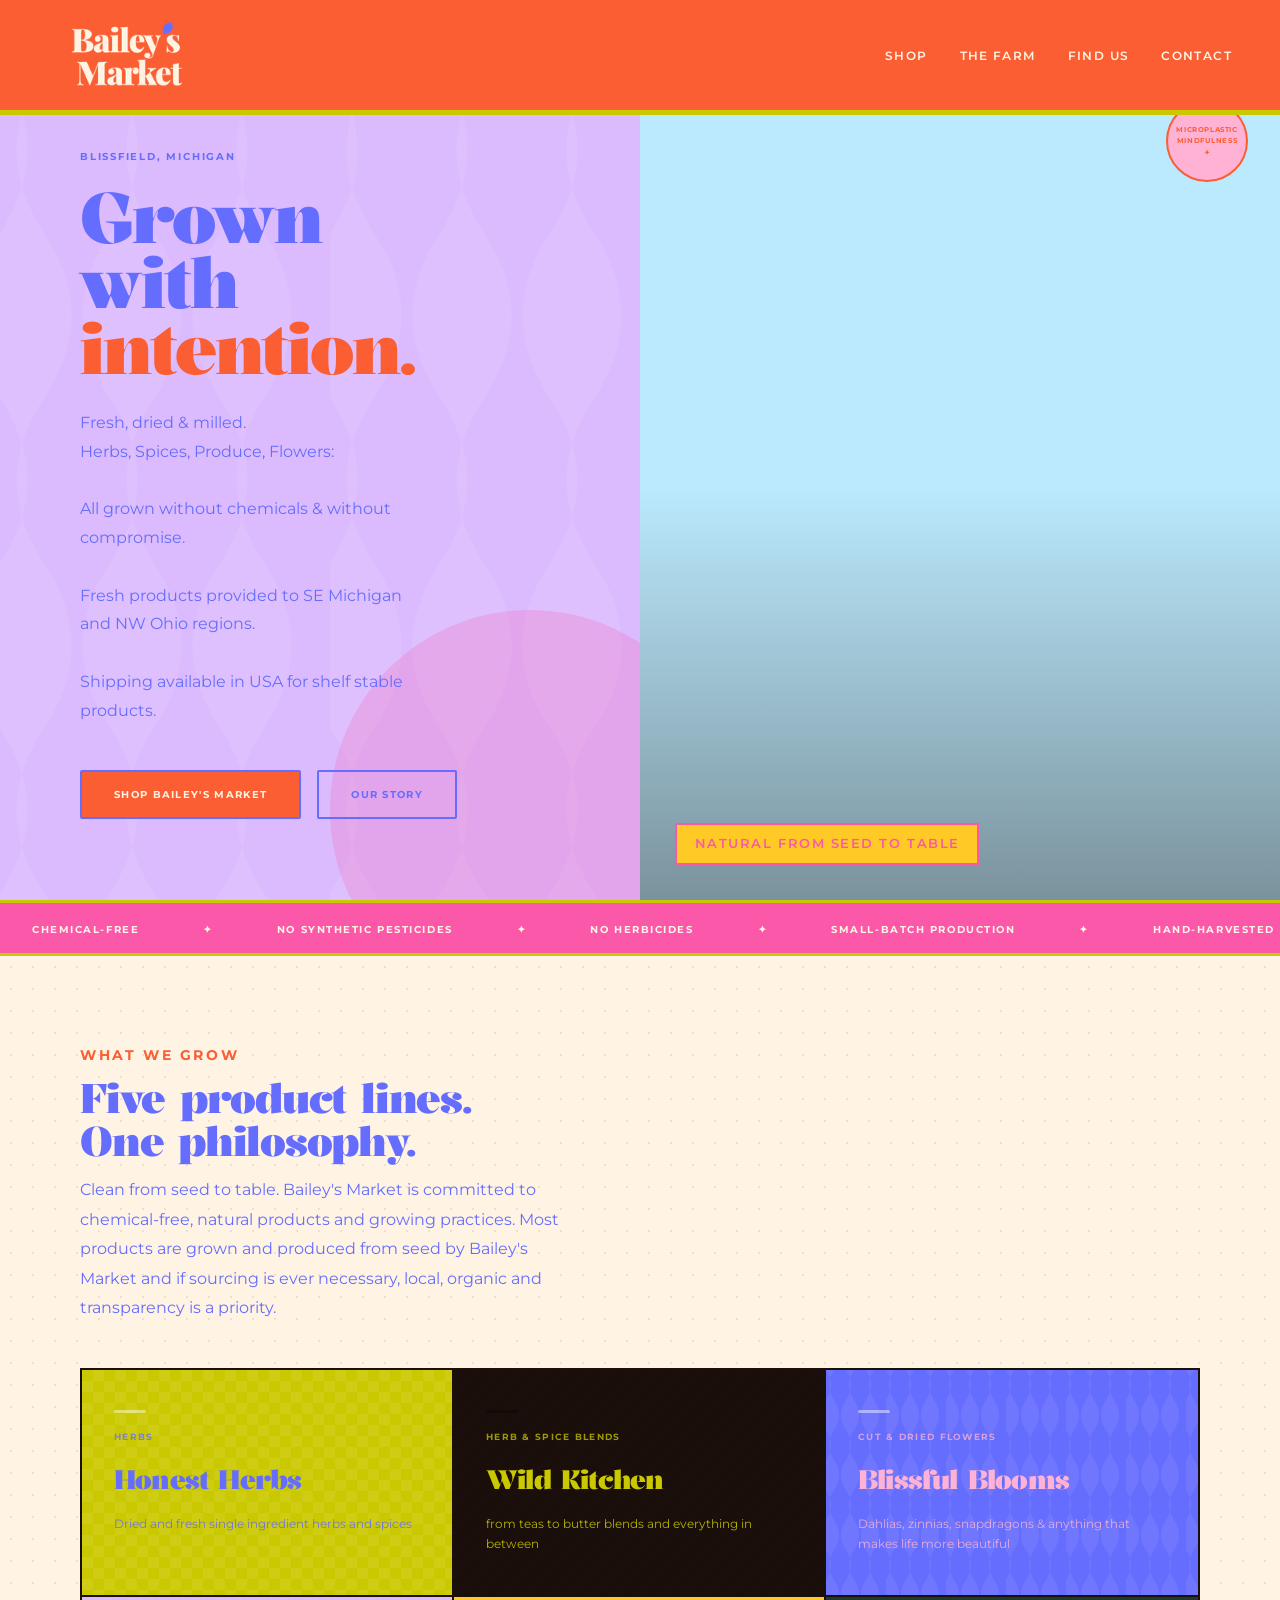
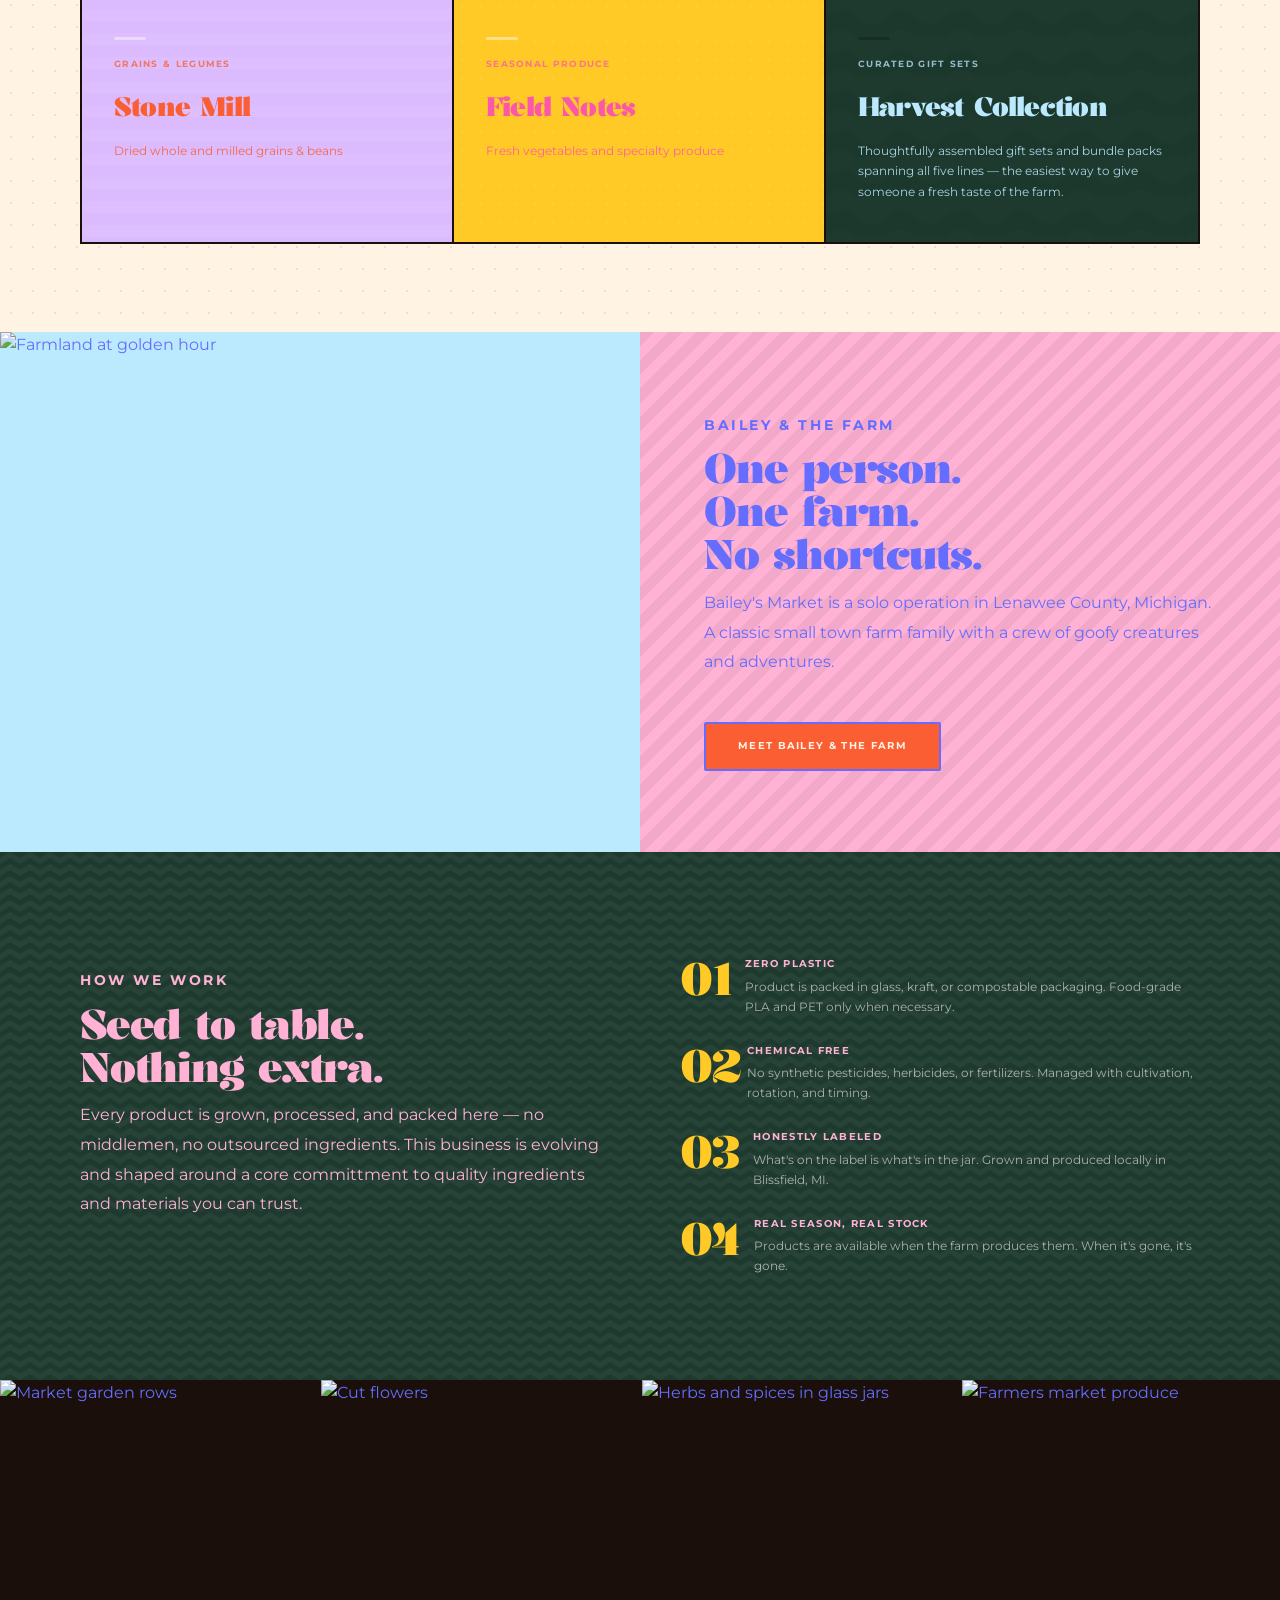
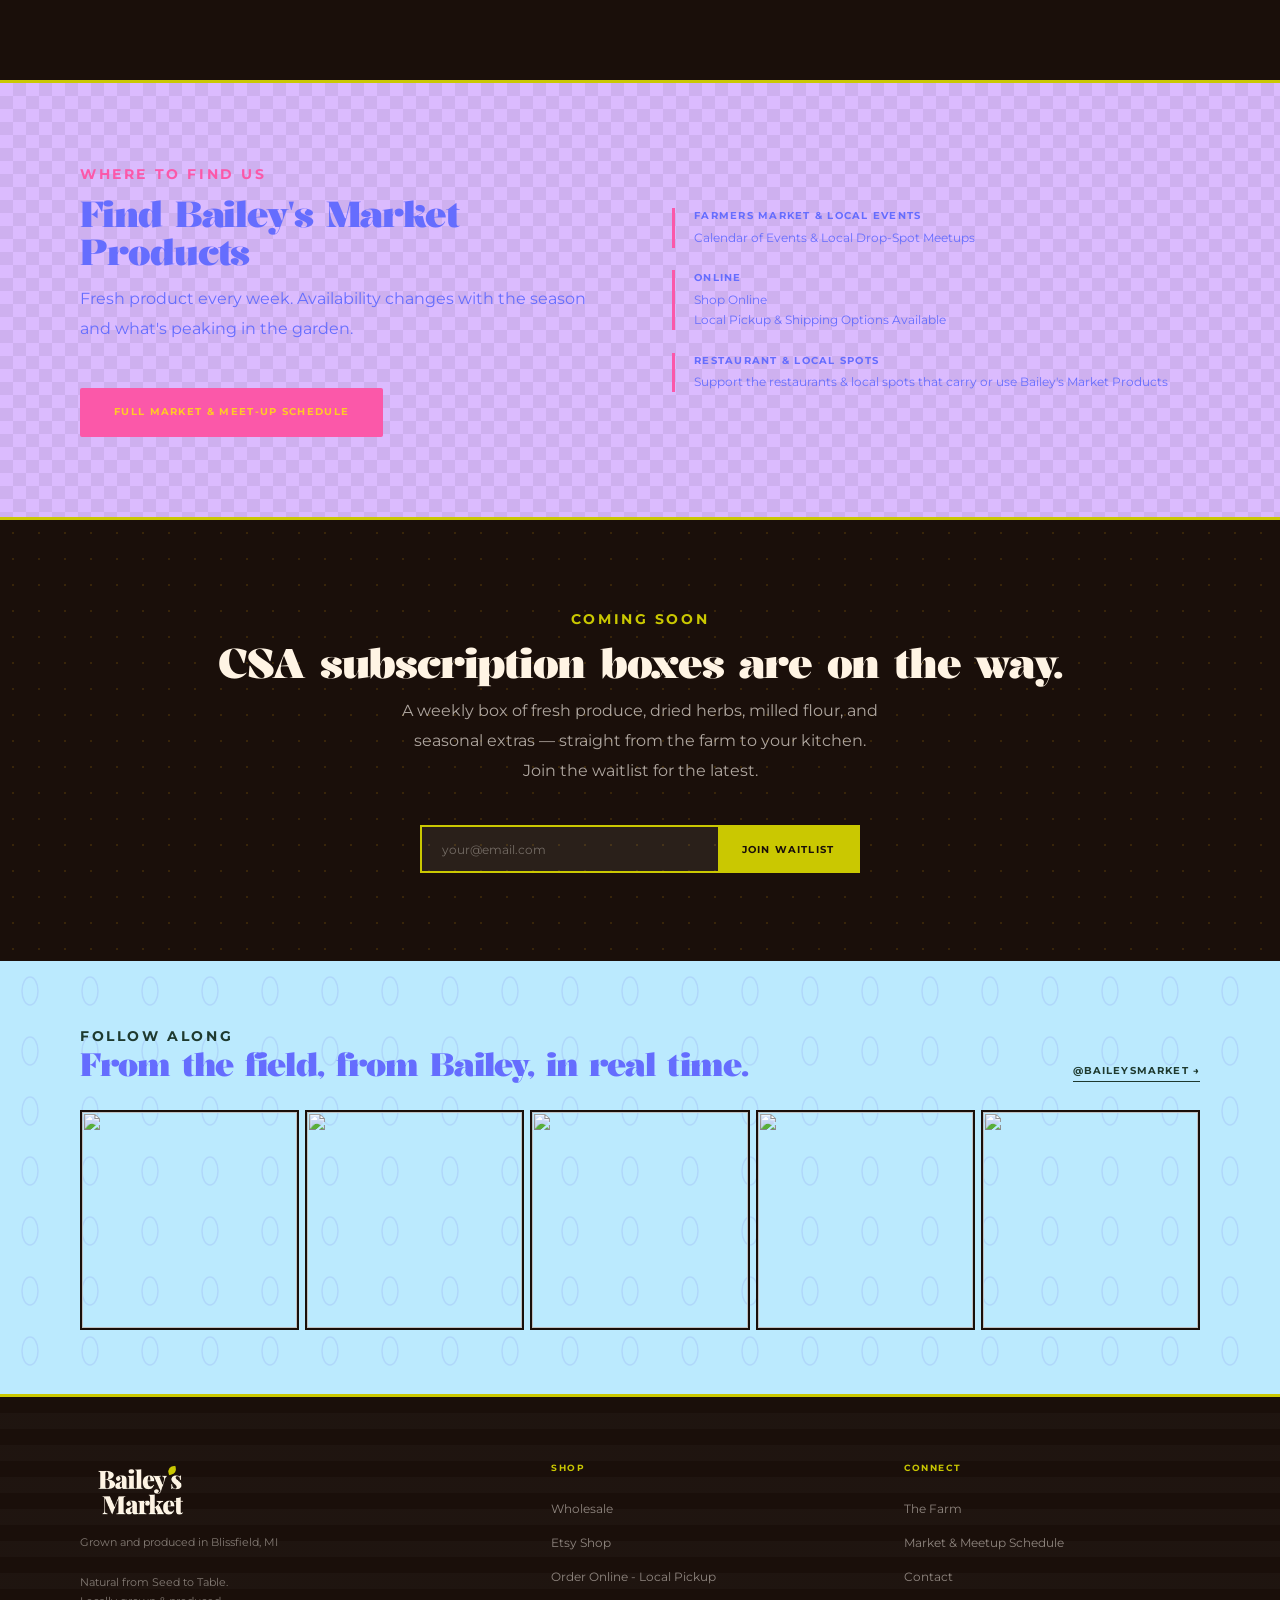
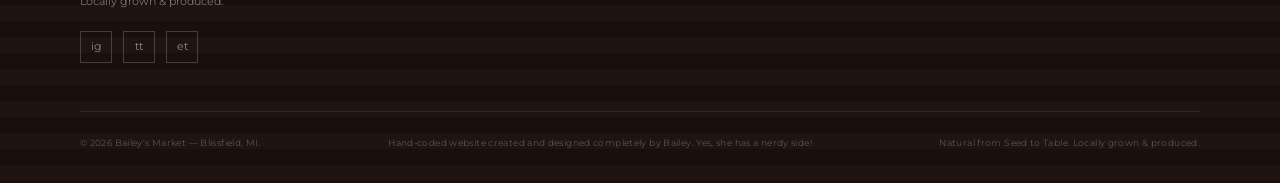
==== commit cc72f3a8: "Update index.html" ====
--- a/index.html
+++ b/index.html
@@ -27,7 +27,7 @@
     <div class="hero-left">
       <p class="hero-eyebrow">Blissfield, Michigan</p>
       <h1 class="hero-title">Grown<br>with<br><em>intention.</em></h1>
-      <p class="hero-sub">Fresh, dried & milled.<br>Herbs, Spices, Produce, Flowers:<br>All grown without chemicals & without compromise.<br>Fresh products provided to SE Michigan and NW Ohio regions.<br>Shipping available in USA for shelf stable products.</p>
+      <p class="hero-sub">Fresh, dried & milled.<br>Herbs, Spices, Produce, Flowers:<br><br>All grown without chemicals & without compromise.<br><br>Fresh products provided to SE Michigan and NW Ohio regions.<br><br>Shipping available in USA for shelf stable products.</p>
       <div class="hero-ctas">
         <a href="shop.html" class="btn btn-primary">Shop Bailey's Market</a>
         <a href="about.html" class="btn btn-outline">Our Story</a>
@@ -58,7 +58,7 @@
         <div class="line-card-accent"></div>
         <div class="line-card-sub">Herbs</div>
         <div class="line-card-name">Honest Herbs</div>
-        <p class="line-card-desc">dried and fresh single ingredient herbs and spices</p>
+        <p class="line-card-desc">Dried and fresh single ingredient herbs and spices</p>
       </div>
       <div class="line-card lc-2 fade-up">
         <div class="line-card-accent"></div>
@@ -70,25 +70,25 @@
         <div class="line-card-accent"></div>
         <div class="line-card-sub">Cut & Dried Flowers</div>
         <div class="line-card-name">Blissful Blooms</div>
-        <p class="line-card-desc">dahlias, zinnias, snapdragons & anything that makes life more beautiful</p>
+        <p class="line-card-desc">Dahlias, zinnias, snapdragons & anything that makes life more beautiful</p>
       </div>
       <div class="line-card lc-4 fade-up">
         <div class="line-card-accent"></div>
         <div class="line-card-sub">Grains & Legumes</div>
         <div class="line-card-name">Stone Mill</div>
-        <p class="line-card-desc">dried whole and milled grains & beans</p>
+        <p class="line-card-desc">Dried whole and milled grains & beans</p>
       </div>
       <div class="line-card lc-5 fade-up">
         <div class="line-card-accent"></div>
         <div class="line-card-sub">Seasonal Produce</div>
         <div class="line-card-name">Field Notes</div>
-        <p class="line-card-desc">fresh vegetables and specialty produce</p>
+        <p class="line-card-desc">Fresh vegetables and specialty produce</p>
       </div>
       <div class="line-card lc-6 fade-up">
         <div class="line-card-accent"></div>
         <div class="line-card-sub">Curated Gift Sets</div>
         <div class="line-card-name">Harvest Collection</div>
-        <p class="line-card-desc">thoughtfully assembled gift sets and bundle packs spanning all five lines — the easiest way to give someone a fresh taste of the farm.</p>
+        <p class="line-card-desc">Thoughtfully assembled gift sets and bundle packs spanning all five lines — the easiest way to give someone a fresh taste of the farm.</p>
       </div>
     </div>
   </section>
@@ -101,7 +101,7 @@
       <p class="section-label">Bailey & the farm</p>
       <h2 class="section-title fade-up">One person.<br>One farm.<br>No shortcuts.</h2>
       <p class="section-desc fade-up">Bailey's Market is a solo operation in Lenawee County, Michigan. A classic small town farm family with a crew of goofy creatures and adventures.</p>
-      <a href="about.html" class="btn btn-primary fade-up">Meet the Farm</a>
+      <a href="about.html" class="btn btn-primary fade-up">Meet Bailey & the Farm</a>
     </div>
   </section>
 
@@ -129,13 +129,13 @@
   <section class="market-section">
     <div>
       <p class="section-label">Where to find us</p>
-      <h2 class="section-title fade-up">Shop Bailey's Market in the Live</h2>
+      <h2 class="section-title fade-up">Find Bailey's Market Products</h2>
       <p class="section-desc fade-up">Fresh product every week. Availability changes with the season and what's peaking in the garden.</p>
       <a href="markets.html" class="btn btn-dark fade-up">Full Market & Meet-Up Schedule</a>
     </div>
     <div class="market-details">
       <div class="market-item fade-up"><h4>Farmers Market & Local Events</h4><p>Calendar of Events & Local Drop-Spot Meetups</p></div>
-      <div class="market-item fade-up"><h4>Online</h4><p>Shop Online - Select a Meetup Event at Checkout<br>Shipping available on shelf stable products. </p></div>
+      <div class="market-item fade-up"><h4>Online</h4><p>Shop Online<br>Local Pickup & Shipping Options Available</p></div>
       <div class="market-item fade-up"><h4>Restaurant &amp; Local Spots</h4><p>Support the restaurants & local spots that carry or use Bailey's Market Products</p></div>
     </div>
   </section>
@@ -192,8 +192,6 @@
           <li><a href="about.html">The Farm</a></li>
           <li><a href="markets.html">Market & Meetup Schedule</a></li>
           <li><a href="contact.html">Contact</a></li>
-          <li><a href="https://www.etsy.com/shop/BaileysMarket" target="_blank">Etsy Shop</a></li>
-          <li><a href="mailto:bailey@baileysmarket.com">info@baileysmarket.com</a></li>
         </ul>
       </div>
     </div>
